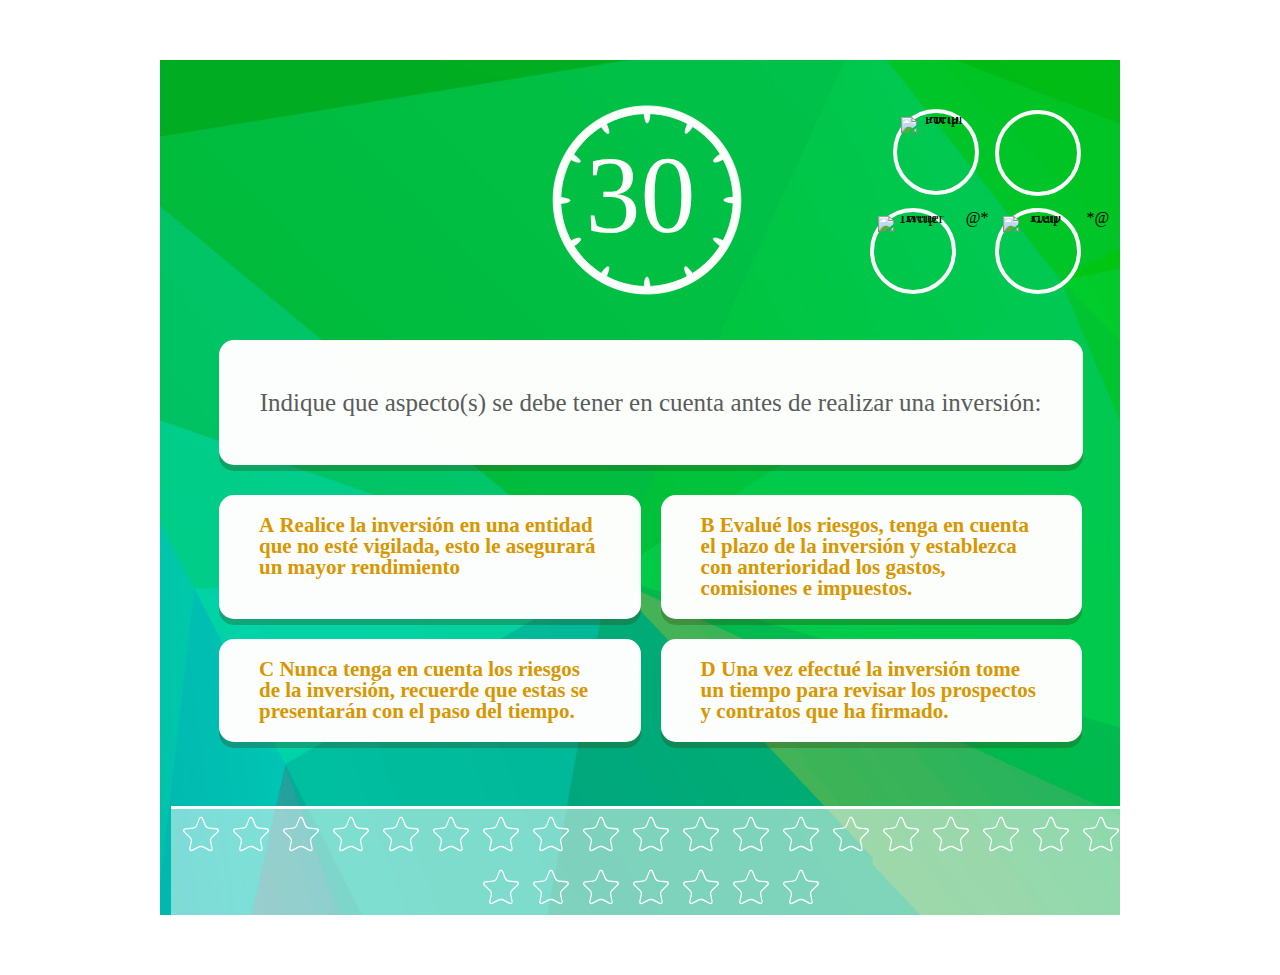
==== GameQuestionFinancial.html @ 7302dbb0 "Calificacion y puntaje de respuestas con temporizador" ====
<!DOCTYPE html>
<html lang="en">
<head>
    <meta charset="UTF-8">
    <meta http-equiv="X-UA-Compatible" content="IE=edge">
    <meta name="viewport" content="width=device-width, initial-scale=1.0">
    <title>Game Question</title>
    <link rel="stylesheet" href="css/main.css">
    <link rel="stylesheet" href="css/game1.css">
    <link rel="stylesheet" href="css/plugin.css">
    <!-- <link rel="stylesheet" href="css/game2.css"> -->
    <link rel="stylesheet" href="css/animate.css">
    <link rel="stylesheet" href="css/normalize.css">
</head>
<body>
    <div class="game-wrap">
        <div class="container">
            <div class="game-wrapper-financiero">
                <div id="stage04" class="startRight stage">
                    <div class="top">
                        <div class="timer"><span id="lblTimer">30</span></div>
                        <div class="helpers">
                            <div id="linksHelp" style="display:none;">
                                <a id="lnkHelpPortal" href="@(urlPortal)" target="_blank">
                                </a>
                                <a id="lnkHelpTwitter" href="@(urlTwitterIcetex)" target="_blank">
                                </a>
                                <a id="lnkHelpCall" target="_blank">
                                </a>
                            </div>
                            <span id="spanImageHelpPortal" class="box-tool">
                                <img id="imgHelpPortal" alt="Help Portal" src="~/Content/images/game1/arrow02.svg" title="">
                                <div id="divHelpPortal" class="disable-tool"></div>
                            </span>
                            <span id="spanImageFiftenHelp" class="box-tool">
                                <img id="btnHelpQuestion" data-id="@(Model.IdQuestion)" src="~/Content/images/game1/50-50-02.svg" title="">
                                <div id="divHelpQuestion" class="disable-tool"></div>
                            </span>
                            <span id="spanImageHelpTwitter" class="box-tool">
                                <img id="imgHelpTwitter" alt="Help Twitter" src="~/Content/images/game1/number-02.svg" title="" >
                                <div id="divHelpTwitter" class="disable-tool"></div>
                            </span>
                            @*<span id="spanImageHelpCall" class="box-tool">
                                <img id="imgHelpCall" alt="Help Call" src="~/Content/images/game1/phone-02.svg" title="Bogotá 417 3535 o a nivel nacional al 01 900 331 3777" class="tooltip">
                                <div id="divHelpCall" class="disable-tool"></div>
                            </span>*@
                        </div>
                    </div>
                    <div class="question-box">
                        <div class="question"><span id="lblHeaderQuestion"></span></div>
                        <ul class="answers">
                            <!-- @if (Model.ListAnswers.Any())
                            {
                                string idAnswerLabel = string.Empty;
                                int countLabel = 1;
                                foreach (var item in Model.ListAnswers)
                                {
                                    idAnswerLabel = string.Format("{0}{1}", "lblAnswer", countLabel);
                                    countLabel++;
                                    <li id="@idAnswerLabel" class="lblAnswerClass" data-id="@(item.IdAnswer)">
                                        <a href="javascript:void(0)">
                                            <span>
                                                @item.LetterAnswer
                                            </span>
                                            @item.TexAnswer
                                        </a>
                                    </li>
                                }
                            } -->
                        </ul>
                        <!-- <div id="loadingRequestAnswer" class="advice"><span>@ViewContext.HttpContext.GetGlobalResourceObject("App_GlobalResourcesGameFinancialStrategy", "LabelJuegoProcessAnswers").ToString()</span></div> -->
                        <div id="loadingRequestAnswer" class="advice"></div>
                    </div>
                    <div class="stars-footer">
                    <!--    @for (int i = 0; i < sizeAnswersCorrect; i++)
                        {
                            <span>
                                <img src="~/Content/images/game1/star-02.svg">
                            </span>
                        }
                        @for (int i = 0; i < sizeAnswerIncorrect; i++)
                        {
                            <span>
                                <img src="~/Content/images/game1/star-01.svg">
                            </span>
                        }
                        <span class="level">@string.Format("{0} {1}", @ViewContext.HttpContext.GetGlobalResourceObject("App_GlobalResourcesGameFinancialStrategy", "LabelJuegoNivel").ToString(), sizeAnswersCorrect)</span>
                        -->
                    </div> 
                </div>
            </div>
        </div>
    </div>
    <script src="js/jquery-1.8.3.min.js"></script>
    <script src="js/TweenLite.min.js"></script>
    <script src="js/CSSPlugin.min.js"></script>
    <script src="js/royal-slider-min.js"></script>
    <script src="js/bx-slider.js"></script>
    <script src="js/jquery.tooltipster.min.js"></script>
    <script src="js/a.js"></script>
    <script src="js/main.js"></script>
    <script src="js/GameFinancial.js"></script>
    <script type="text/javascript">

        // var timerValue = 30;
        // var selectedAnswer = false;
        // var typeHelp = {
        //     PORTAL: 1,
        //     TWITTER: 2,
        //     CALL: 3
        // };
        // var requestQuestion = false;
        $(document).ready(function () {

            // fetch("js/data.js")
            //     .then(json => alert(json));

            // listQuestion();

            // $.ajax({
            //     url: "./js/data.js",
            //     dataType: "json",
            //     type: "POST",
            //     error: function (data)
            //     {
            //     console.log("error");
            //     console.log(data);
            //     alert("Error peticion");
            //     },
            //     success: function (datos) {
            //         console.log(datos);
            //         // var datos = JSON.parse(data);
            //         let html = '';
            //         let title = '<div class="question"><span id="lblHeaderQuestion">'+data[i].question+'</span></div>';

            //         var data = JSON.parse(datos);
            //         $.each(data, function(i)  {
            //             html += '<li id="idAnswerLabel" class="lblAnswerClass"">'+
            //                 '<a href="javascript:void(0)">'+
            //                         '<span id="letterAns">'+data[i].answers.letter+'</span>'+
            //                         '<span id="TextAns">'+data[i].answers.option+'</span>'+
            //                 '</a>'+
            //             '</li>'
            //         });
            //         $(".question-box").append(title);
            //         $(".question-box").append(html);
            //     }
            // })
    
            $('.tooltip').tooltipster({
                trigger: 'click',
                position: "bottom",
                multiple: true,
                onlyOne: true
            });
            $("#loadingRequestAnswer").hide();
            $('#stage04').animate({
                left: "-=100%",
                opacity: "1"
            }, 800);
            $("#btnHelpQuestion").click(function ()
            {
    
                var getIdQuestion = $(this).data("id");
                GetHelpFiftyPercent(getIdQuestion);
    
            });
    
            // $("#imgHelpPortal").click(function ()
            // {
    
            //     var isCheckedHelpPortal = '@(IsCheckedHelpPortal)'
            //     if (isCheckedHelpPortal == 'False')
            //     {
            //         $('#divHelpPortal').addClass('disable-tool active');
            //         GetHelpQuestion(typeHelp.PORTAL.valueOf());
            //     }
            // });
    
            // $("#imgHelpTwitter").click(function ()
            // {
    
            //     var isCheckedHelpTwitter = '@(IsCheckedHelpTwitter)'
            //     if (isCheckedHelpTwitter == 'False')
            //     {
            //         $('#divHelpTwitter').addClass('disable-tool active');
            //         GetHelpQuestion(typeHelp.TWITTER.valueOf());
            //     }
    
            // });
    
            // $("#imgHelpCall").click(function ()
            // {
            //     $('#divHelpCall').addClass('disable-tool active');
            //     var isCheckedHelpCall = '@(IsCheckedHelpCall)'
            //     if (isCheckedHelpCall == 'False') {
            //         GetHelpQuestion(typeHelp.CALL.valueOf());
            //     }
    
            // });
    
            // $(".lblAnswerClass").click(function ()
            // {
            //     if (!requestQuestion) {
    
            //         requestQuestion = true;
            //         $("#loadingRequestAnswer").show();
            //         var getIdAnswer = $(this).data("id");
            //         var getIdElement = $(this).attr('id');
            //         $('#' + getIdElement).addClass('select');
            //         selectedAnswer = true;
            //         setTimeout(function () {
            //             validateAnswer(getIdAnswer, getIdElement);
    
            //         }, 2500)
            //     }
    
            // });
        });

        // function listQuestion() {

            
        //     $.ajax({
        //         url: "js/data.json",
        //         dataType: "json",
        //         method: "POST",
        //         success: function (data) {
        //             alert(data);
        //             // var datos = JSON.parse(data);
        //             let html = '';
        //             let title = '<div class="question"><span id="lblHeaderQuestion">'+data[i].question+'</span></div>';

        //             $.each(data, function(i)  {
        //                 html += '<li id="idAnswerLabel" class="lblAnswerClass"">'+
        //                     '<a href="javascript:void(0)">'+
        //                             '<span id="letterAns">'+data[i].answers.letter+'</span>'+
        //                             '<span id="TextAns">'+data[i].answers.option+'</span>'+
        //                     '</a>'+
        //                 '</li>'
        //             });
        //             $(".question-box").append(title);
        //             $(".question-box").append(html);
        //         }
        //     })
        // }

        // timer = setTimeout('temporizador()', 1000);
        // function temporizador() {
        //     $(document).ready(function () {
        //         if (timerValue != 0 && !selectedAnswer) {
        //             timerValue--;
        //             if (timerValue > 9) {
        //                 $("#lblTimer").text(timerValue);
        //             }
        //             else {
        //                 $("#lblTimer").text("0" + timerValue);
        //             }
        //             timer = setTimeout("temporizador()", 1000);
        //         }
        //         else {
        //             if (timerValue == 0) {
        //                 NextQuestion();
        //                 let question;
        //                 CurrentQuiz(question+1)
        //             }
        //         }
        //     });
        // }
        // function validateAnswer(idAnswer, idElement)
        // {
        //     $.ajax({
        //         url: "@Url.Action("GetValidateQuestionAnswer", "QuestionFinancialLiteracy")",
        //         data: { idAnswerValue: idAnswer },
        //         dataType: "json",
        //         type: "POST",
        //         error: function (data)
        //         {
        //             console.log("error");
        //             console.log(data);
        //             alert("Error peticion");
        //         },
        //         success: function (data)
        //         {
        //             console.log(data);
        //             if (data == "True") {
        //                 $('#' + idElement).addClass('correct');
        //             }
        //             else {
        //                 $('#' + idElement).addClass('wrong');
        //             }
        //             setTimeout(function () {
        //                 NextQuestion();
    
        //             }, 2500)
        //         }
        //     });
        // }
        // function GetHelpFiftyPercent(idQuestion) {
        //     var isChecked = '@(IsCheckedHelpFiftyPercent)'
        //     console.log(isChecked);
        //     if (isChecked == 'False')
        //     {
        //         $('#divHelpQuestion').addClass('disable-tool active');
        //         selectedAnswer = true;
        //         $.ajax({
        //             url: "@Url.Action("GetHelpFiftyPercent", "QuestionFinancialLiteracy")",
        //             data: { idQuestionValue: idQuestion },
        //             dataType: "json",
        //             type: "POST",
        //             error: function () {
        //                 alert("Error peticion");
        //             },
        //             success: function (data)
        //             {
        //                 //alert(data);
        //                 isChecked = 'True';
        //                 console.log(data);
        //                 $(".lblAnswerClass").hide();
        //                 $.each(JSON.parse(data), function (idx, obj)
        //                 {
        //                     var getIdAnswerResponse = obj.IDRespuesta;
        //                     //alert(getIdAnswerResponse);
        //                     $(".lblAnswerClass").each(function () {
        //                         var getIdAnswer = $(this).attr("data-id");
        //                         var idLabelAnswer = $(this).attr("id");
        //                         if (getIdAnswer == getIdAnswerResponse) {
        //                             $("#" + idLabelAnswer).show();
        //                         }
        //                     });
        //                     //alert(obj.IDRespuesta);
        //                 });
    
        //                 //for (var i = 0; i < data.length; i++)
        //                 //{
        //                 //    var getIdAnswerResponse = data[i];
        //                 //    //alert(getIdAnswerResponse);
        //                 //    $(".lblAnswerClass").each(function () {
        //                 //        var getIdAnswer = $(this).attr("data-id");
        //                 //        var idLabelAnswer = $(this).attr("id");
        //                 //        if (getIdAnswer == getIdAnswerResponse) {
        //                 //            $("#" + idLabelAnswer).show();
        //                 //        }
        //                 //    });
        //                 //}
        //                 selectedAnswer = false;
        //                 //temporizador();
        //                 $("#btnHelpQuestion").attr('disabled', 'disabled');
        //             }
        //         });
        //     }
        // }
        // function GetHelpQuestion(typeHelpValue) {
        //     selectedAnswer = true;
        //     $.ajax({
        //         url: "@Url.Action("GetHelpQuestion", "QuestionFinancialLiteracy")",
        //         data: { typeHelp: typeHelpValue },
        //         dataType: "json",
        //         type: "POST",
        //         error: function () {
        //             alert("Error peticion");
        //         },
        //         success: function (data) {
        //             if (data == "True")
        //             {
        //                 selectedAnswer = false;
        //                 //temporizador();
        //                 switch (typeHelpValue) {
        //                     case typeHelp.PORTAL:
        //                         document.getElementById("lnkHelpPortal").click();
        //                         $("#imgHelpPortal").attr('disabled', true);
        //                         $("#imgHelpPortal").unbind('click');
        //                         $("#imgHelpPortal").attr('disabled', 'disabled');
        //                         break;
        //                     case typeHelp.TWITTER:
        //                         document.getElementById("lnkHelpTwitter").click();
        //                         $("#imgHelpTwitter").attr('disabled', true);
        //                         $("#imgHelpTwitter").unbind('click');
        //                         $("#imgHelpTwitter").attr('disabled', 'disabled');
        //                         break;
        //                     case typeHelp.CALL:
        //                         $("#imgHelpCall").attr('disabled', true);
        //                         $("#imgHelpCall").unbind('click');
        //                         $("#imgHelpCall").attr('disabled', 'disabled');
        //                         break;
        //                     default:
        //                         break;
        //                 }
        //             }
        //         }
        //     });
        // }
        // function verifyImageStyleHelp()
        // {
        //     var isCheckedHelpPortal = '@(IsCheckedHelpPortal)'
        //     var isCheckedFiftyPercent = '@(IsCheckedHelpFiftyPercent)'
        //     var isCheckedHelpTwitter = '@(IsCheckedHelpTwitter)'
        //     var isCheckedHelpCall = '@(IsCheckedHelpCall)'
        //     console.log("Test colores");
        //     console.log(isCheckedFiftyPercent);
        //     if (isCheckedHelpPortal == 'True')
        //     {
        //         $('#divHelpPortal').addClass('disable-tool active');
        //     }
        //     if (isCheckedFiftyPercent == 'True')
        //     {
        //         $('#divHelpQuestion').addClass('disable-tool active');
        //     }
        //     if (isCheckedHelpTwitter == 'True')
        //     {
        //         $('#divHelpTwitter').addClass('disable-tool active');
        //     }
        //     if (isCheckedHelpCall == 'True')
        //     {
        //         $('#divHelpCall').addClass('disable-tool active');
        //     }
    
        // }
        // function NextQuestion() {
        //     location.reload();
        // }
    </script>
</body>
</html>
---- css/game1.css ----
﻿@charset "UTF-8";
/* FONTS */
/* COLORS */
/* SIZES RESPONSIVE */
@font-face {
    font-family: 'chunkfive';
    src: url("../fonts/chunkfive_ex-webfont.eot");
    src: url("../fonts/chunkfive_ex-webfont.eot?#iefix") format("embedded-opentype"), url("../fonts/chunkfive_ex-webfont.woff2") format("woff2"), url("../fonts/chunkfive_ex-webfont.woff") format("woff"), url("../fonts/chunkfive_ex-webfont.ttf") format("truetype"), url("../fonts/chunkfive_ex-webfont.svg#chunkfive_exregular") format("svg");
    font-weight: normal;
    font-style: normal;
}

.game-wrap .container {
    padding: 60px 0;
}

.game1 a {
    text-decoration: none;
    color: #5B5B5B;
}

.question {
    color: #5B5B5B;
}

.startRight {
    left: 100%;
    opacity: 0;
    position: absolute;
}

.stage {
    width: 100%;
    height: 810px;
}

.game-wrapper-financiero {
    display: block;
    overflow: hidden;
    height: 810px !important;
    width: 960px;
    position: relative;
    height: auto;
    padding-bottom: 45px;
    background: url("../images/bg.jpg") no-repeat center center;
    margin: 0 auto;
    background-size: cover;
}

@media (max-width: 1199px) {
    .game-wrapper-financiero {
        width: 90%;
    }
}

@media (max-width: 768px) {
    .game-wrapper-financiero {
        height: 1007px !important;
    }
}

@media (max-width: 568px) {
    .game-wrapper-financiero {
        height: 1131px !important;
    }
}

@font-face {
    font-family: 'chunkfive';
    src: url("../fonts/chunkfive_ex-webfont.eot");
    src: url("../fonts/chunkfive_ex-webfont.eot?#iefix") format("embedded-opentype"), url("../fonts/chunkfive_ex-webfont.woff2") format("woff2"), url("../fonts/chunkfive_ex-webfont.woff") format("woff"), url("../fonts/chunkfive_ex-webfont.ttf") format("truetype"), url("../fonts/chunkfive_ex-webfont.svg#chunkfive_exregular") format("svg");
    font-weight: normal;
    font-style: normal;
}

.animated {
    -webkit-animation-duration: 1s;
    animation-duration: 1s;
    -webkit-animation-fill-mode: both;
    animation-fill-mode: both;
}

    .animated.infinite {
        -webkit-animation-iteration-count: infinite;
        animation-iteration-count: infinite;
    }

    .animated.hinge {
        -webkit-animation-duration: 2s;
        animation-duration: 2s;
    }

    .animated.bounceIn,
    .animated.bounceOut {
        -webkit-animation-duration: .75s;
        animation-duration: .75s;
    }

    .animated.flipOutX,
    .animated.flipOutY {
        -webkit-animation-duration: .75s;
        animation-duration: .75s;
    }

@-webkit-keyframes bounce {
    from, 20%, 53%, 80%, to {
        -webkit-animation-timing-function: cubic-bezier(0.215, 0.61, 0.355, 1);
        animation-timing-function: cubic-bezier(0.215, 0.61, 0.355, 1);
        -webkit-transform: translate3d(0, 0, 0);
        transform: translate3d(0, 0, 0);
    }

    40%, 43% {
        -webkit-animation-timing-function: cubic-bezier(0.755, 0.05, 0.855, 0.06);
        animation-timing-function: cubic-bezier(0.755, 0.05, 0.855, 0.06);
        -webkit-transform: translate3d(0, -30px, 0);
        transform: translate3d(0, -30px, 0);
    }

    70% {
        -webkit-animation-timing-function: cubic-bezier(0.755, 0.05, 0.855, 0.06);
        animation-timing-function: cubic-bezier(0.755, 0.05, 0.855, 0.06);
        -webkit-transform: translate3d(0, -15px, 0);
        transform: translate3d(0, -15px, 0);
    }

    90% {
        -webkit-transform: translate3d(0, -4px, 0);
        transform: translate3d(0, -4px, 0);
    }
}

@keyframes bounce {
    from, 20%, 53%, 80%, to {
        -webkit-animation-timing-function: cubic-bezier(0.215, 0.61, 0.355, 1);
        animation-timing-function: cubic-bezier(0.215, 0.61, 0.355, 1);
        -webkit-transform: translate3d(0, 0, 0);
        transform: translate3d(0, 0, 0);
    }

    40%, 43% {
        -webkit-animation-timing-function: cubic-bezier(0.755, 0.05, 0.855, 0.06);
        animation-timing-function: cubic-bezier(0.755, 0.05, 0.855, 0.06);
        -webkit-transform: translate3d(0, -30px, 0);
        transform: translate3d(0, -30px, 0);
    }

    70% {
        -webkit-animation-timing-function: cubic-bezier(0.755, 0.05, 0.855, 0.06);
        animation-timing-function: cubic-bezier(0.755, 0.05, 0.855, 0.06);
        -webkit-transform: translate3d(0, -15px, 0);
        transform: translate3d(0, -15px, 0);
    }

    90% {
        -webkit-transform: translate3d(0, -4px, 0);
        transform: translate3d(0, -4px, 0);
    }
}

.bounce {
    -webkit-animation-name: bounce;
    animation-name: bounce;
    -webkit-transform-origin: center bottom;
    transform-origin: center bottom;
}

@-webkit-keyframes flash {
    from, 50%, to {
        opacity: 1;
    }

    25%, 75% {
        opacity: 0;
    }
}

@keyframes flash {
    from, 50%, to {
        opacity: 1;
    }

    25%, 75% {
        opacity: 0;
    }
}

.flash {
    -webkit-animation-name: flash;
    animation-name: flash;
}

/* originally authored by Nick Pettit - https://github.com/nickpettit/glide */
@-webkit-keyframes pulse {
    from {
        -webkit-transform: scale3d(1, 1, 1);
        transform: scale3d(1, 1, 1);
    }

    50% {
        -webkit-transform: scale3d(1.05, 1.05, 1.05);
        transform: scale3d(1.05, 1.05, 1.05);
    }

    to {
        -webkit-transform: scale3d(1, 1, 1);
        transform: scale3d(1, 1, 1);
    }
}

@keyframes pulse {
    from {
        -webkit-transform: scale3d(1, 1, 1);
        transform: scale3d(1, 1, 1);
    }

    50% {
        -webkit-transform: scale3d(1.05, 1.05, 1.05);
        transform: scale3d(1.05, 1.05, 1.05);
    }

    to {
        -webkit-transform: scale3d(1, 1, 1);
        transform: scale3d(1, 1, 1);
    }
}

.pulse {
    -webkit-animation-name: pulse;
    animation-name: pulse;
}

@-webkit-keyframes rubberBand {
    from {
        -webkit-transform: scale3d(1, 1, 1);
        transform: scale3d(1, 1, 1);
    }

    30% {
        -webkit-transform: scale3d(1.25, 0.75, 1);
        transform: scale3d(1.25, 0.75, 1);
    }

    40% {
        -webkit-transform: scale3d(0.75, 1.25, 1);
        transform: scale3d(0.75, 1.25, 1);
    }

    50% {
        -webkit-transform: scale3d(1.15, 0.85, 1);
        transform: scale3d(1.15, 0.85, 1);
    }

    65% {
        -webkit-transform: scale3d(0.95, 1.05, 1);
        transform: scale3d(0.95, 1.05, 1);
    }

    75% {
        -webkit-transform: scale3d(1.05, 0.95, 1);
        transform: scale3d(1.05, 0.95, 1);
    }

    to {
        -webkit-transform: scale3d(1, 1, 1);
        transform: scale3d(1, 1, 1);
    }
}

@keyframes rubberBand {
    from {
        -webkit-transform: scale3d(1, 1, 1);
        transform: scale3d(1, 1, 1);
    }

    30% {
        -webkit-transform: scale3d(1.25, 0.75, 1);
        transform: scale3d(1.25, 0.75, 1);
    }

    40% {
        -webkit-transform: scale3d(0.75, 1.25, 1);
        transform: scale3d(0.75, 1.25, 1);
    }

    50% {
        -webkit-transform: scale3d(1.15, 0.85, 1);
        transform: scale3d(1.15, 0.85, 1);
    }

    65% {
        -webkit-transform: scale3d(0.95, 1.05, 1);
        transform: scale3d(0.95, 1.05, 1);
    }

    75% {
        -webkit-transform: scale3d(1.05, 0.95, 1);
        transform: scale3d(1.05, 0.95, 1);
    }

    to {
        -webkit-transform: scale3d(1, 1, 1);
        transform: scale3d(1, 1, 1);
    }
}

.rubberBand {
    -webkit-animation-name: rubberBand;
    animation-name: rubberBand;
}

@-webkit-keyframes shake {
    from, to {
        -webkit-transform: translate3d(0, 0, 0);
        transform: translate3d(0, 0, 0);
    }

    10%, 30%, 50%, 70%, 90% {
        -webkit-transform: translate3d(-10px, 0, 0);
        transform: translate3d(-10px, 0, 0);
    }

    20%, 40%, 60%, 80% {
        -webkit-transform: translate3d(10px, 0, 0);
        transform: translate3d(10px, 0, 0);
    }
}

@keyframes shake {
    from, to {
        -webkit-transform: translate3d(0, 0, 0);
        transform: translate3d(0, 0, 0);
    }

    10%, 30%, 50%, 70%, 90% {
        -webkit-transform: translate3d(-10px, 0, 0);
        transform: translate3d(-10px, 0, 0);
    }

    20%, 40%, 60%, 80% {
        -webkit-transform: translate3d(10px, 0, 0);
        transform: translate3d(10px, 0, 0);
    }
}

.shake {
    -webkit-animation-name: shake;
    animation-name: shake;
}

@-webkit-keyframes swing {
    20% {
        -webkit-transform: rotate3d(0, 0, 1, 15deg);
        transform: rotate3d(0, 0, 1, 15deg);
    }

    40% {
        -webkit-transform: rotate3d(0, 0, 1, -10deg);
        transform: rotate3d(0, 0, 1, -10deg);
    }

    60% {
        -webkit-transform: rotate3d(0, 0, 1, 5deg);
        transform: rotate3d(0, 0, 1, 5deg);
    }

    80% {
        -webkit-transform: rotate3d(0, 0, 1, -5deg);
        transform: rotate3d(0, 0, 1, -5deg);
    }

    to {
        -webkit-transform: rotate3d(0, 0, 1, 0deg);
        transform: rotate3d(0, 0, 1, 0deg);
    }
}

@keyframes swing {
    20% {
        -webkit-transform: rotate3d(0, 0, 1, 15deg);
        transform: rotate3d(0, 0, 1, 15deg);
    }

    40% {
        -webkit-transform: rotate3d(0, 0, 1, -10deg);
        transform: rotate3d(0, 0, 1, -10deg);
    }

    60% {
        -webkit-transform: rotate3d(0, 0, 1, 5deg);
        transform: rotate3d(0, 0, 1, 5deg);
    }

    80% {
        -webkit-transform: rotate3d(0, 0, 1, -5deg);
        transform: rotate3d(0, 0, 1, -5deg);
    }

    to {
        -webkit-transform: rotate3d(0, 0, 1, 0deg);
        transform: rotate3d(0, 0, 1, 0deg);
    }
}

.swing {
    -webkit-transform-origin: top center;
    transform-origin: top center;
    -webkit-animation-name: swing;
    animation-name: swing;
}

@-webkit-keyframes tada {
    from {
        -webkit-transform: scale3d(1, 1, 1);
        transform: scale3d(1, 1, 1);
    }

    10%, 20% {
        -webkit-transform: scale3d(0.9, 0.9, 0.9) rotate3d(0, 0, 1, -3deg);
        transform: scale3d(0.9, 0.9, 0.9) rotate3d(0, 0, 1, -3deg);
    }

    30%, 50%, 70%, 90% {
        -webkit-transform: scale3d(1.1, 1.1, 1.1) rotate3d(0, 0, 1, 3deg);
        transform: scale3d(1.1, 1.1, 1.1) rotate3d(0, 0, 1, 3deg);
    }

    40%, 60%, 80% {
        -webkit-transform: scale3d(1.1, 1.1, 1.1) rotate3d(0, 0, 1, -3deg);
        transform: scale3d(1.1, 1.1, 1.1) rotate3d(0, 0, 1, -3deg);
    }

    to {
        -webkit-transform: scale3d(1, 1, 1);
        transform: scale3d(1, 1, 1);
    }
}

@keyframes tada {
    from {
        -webkit-transform: scale3d(1, 1, 1);
        transform: scale3d(1, 1, 1);
    }

    10%, 20% {
        -webkit-transform: scale3d(0.9, 0.9, 0.9) rotate3d(0, 0, 1, -3deg);
        transform: scale3d(0.9, 0.9, 0.9) rotate3d(0, 0, 1, -3deg);
    }

    30%, 50%, 70%, 90% {
        -webkit-transform: scale3d(1.1, 1.1, 1.1) rotate3d(0, 0, 1, 3deg);
        transform: scale3d(1.1, 1.1, 1.1) rotate3d(0, 0, 1, 3deg);
    }

    40%, 60%, 80% {
        -webkit-transform: scale3d(1.1, 1.1, 1.1) rotate3d(0, 0, 1, -3deg);
        transform: scale3d(1.1, 1.1, 1.1) rotate3d(0, 0, 1, -3deg);
    }

    to {
        -webkit-transform: scale3d(1, 1, 1);
        transform: scale3d(1, 1, 1);
    }
}

.tada {
    -webkit-animation-name: tada;
    animation-name: tada;
}

/* originally authored by Nick Pettit - https://github.com/nickpettit/glide */
@-webkit-keyframes wobble {
    from {
        -webkit-transform: none;
        transform: none;
    }

    15% {
        -webkit-transform: translate3d(-25%, 0, 0) rotate3d(0, 0, 1, -5deg);
        transform: translate3d(-25%, 0, 0) rotate3d(0, 0, 1, -5deg);
    }

    30% {
        -webkit-transform: translate3d(20%, 0, 0) rotate3d(0, 0, 1, 3deg);
        transform: translate3d(20%, 0, 0) rotate3d(0, 0, 1, 3deg);
    }

    45% {
        -webkit-transform: translate3d(-15%, 0, 0) rotate3d(0, 0, 1, -3deg);
        transform: translate3d(-15%, 0, 0) rotate3d(0, 0, 1, -3deg);
    }

    60% {
        -webkit-transform: translate3d(10%, 0, 0) rotate3d(0, 0, 1, 2deg);
        transform: translate3d(10%, 0, 0) rotate3d(0, 0, 1, 2deg);
    }

    75% {
        -webkit-transform: translate3d(-5%, 0, 0) rotate3d(0, 0, 1, -1deg);
        transform: translate3d(-5%, 0, 0) rotate3d(0, 0, 1, -1deg);
    }

    to {
        -webkit-transform: none;
        transform: none;
    }
}

@keyframes wobble {
    from {
        -webkit-transform: none;
        transform: none;
    }

    15% {
        -webkit-transform: translate3d(-25%, 0, 0) rotate3d(0, 0, 1, -5deg);
        transform: translate3d(-25%, 0, 0) rotate3d(0, 0, 1, -5deg);
    }

    30% {
        -webkit-transform: translate3d(20%, 0, 0) rotate3d(0, 0, 1, 3deg);
        transform: translate3d(20%, 0, 0) rotate3d(0, 0, 1, 3deg);
    }

    45% {
        -webkit-transform: translate3d(-15%, 0, 0) rotate3d(0, 0, 1, -3deg);
        transform: translate3d(-15%, 0, 0) rotate3d(0, 0, 1, -3deg);
    }

    60% {
        -webkit-transform: translate3d(10%, 0, 0) rotate3d(0, 0, 1, 2deg);
        transform: translate3d(10%, 0, 0) rotate3d(0, 0, 1, 2deg);
    }

    75% {
        -webkit-transform: translate3d(-5%, 0, 0) rotate3d(0, 0, 1, -1deg);
        transform: translate3d(-5%, 0, 0) rotate3d(0, 0, 1, -1deg);
    }

    to {
        -webkit-transform: none;
        transform: none;
    }
}

.wobble {
    -webkit-animation-name: wobble;
    animation-name: wobble;
}

@-webkit-keyframes jello {
    from, 11.1%, to {
        -webkit-transform: none;
        transform: none;
    }

    22.2% {
        -webkit-transform: skewX(-12.5deg) skewY(-12.5deg);
        transform: skewX(-12.5deg) skewY(-12.5deg);
    }

    33.3% {
        -webkit-transform: skewX(6.25deg) skewY(6.25deg);
        transform: skewX(6.25deg) skewY(6.25deg);
    }

    44.4% {
        -webkit-transform: skewX(-3.125deg) skewY(-3.125deg);
        transform: skewX(-3.125deg) skewY(-3.125deg);
    }

    55.5% {
        -webkit-transform: skewX(1.5625deg) skewY(1.5625deg);
        transform: skewX(1.5625deg) skewY(1.5625deg);
    }

    66.6% {
        -webkit-transform: skewX(-0.78125deg) skewY(-0.78125deg);
        transform: skewX(-0.78125deg) skewY(-0.78125deg);
    }

    77.7% {
        -webkit-transform: skewX(0.39062deg) skewY(0.39062deg);
        transform: skewX(0.39062deg) skewY(0.39062deg);
    }

    88.8% {
        -webkit-transform: skewX(-0.19531deg) skewY(-0.19531deg);
        transform: skewX(-0.19531deg) skewY(-0.19531deg);
    }
}

@keyframes jello {
    from, 11.1%, to {
        -webkit-transform: none;
        transform: none;
    }

    22.2% {
        -webkit-transform: skewX(-12.5deg) skewY(-12.5deg);
        transform: skewX(-12.5deg) skewY(-12.5deg);
    }

    33.3% {
        -webkit-transform: skewX(6.25deg) skewY(6.25deg);
        transform: skewX(6.25deg) skewY(6.25deg);
    }

    44.4% {
        -webkit-transform: skewX(-3.125deg) skewY(-3.125deg);
        transform: skewX(-3.125deg) skewY(-3.125deg);
    }

    55.5% {
        -webkit-transform: skewX(1.5625deg) skewY(1.5625deg);
        transform: skewX(1.5625deg) skewY(1.5625deg);
    }

    66.6% {
        -webkit-transform: skewX(-0.78125deg) skewY(-0.78125deg);
        transform: skewX(-0.78125deg) skewY(-0.78125deg);
    }

    77.7% {
        -webkit-transform: skewX(0.39062deg) skewY(0.39062deg);
        transform: skewX(0.39062deg) skewY(0.39062deg);
    }

    88.8% {
        -webkit-transform: skewX(-0.19531deg) skewY(-0.19531deg);
        transform: skewX(-0.19531deg) skewY(-0.19531deg);
    }
}

.jello {
    -webkit-animation-name: jello;
    animation-name: jello;
    -webkit-transform-origin: center;
    transform-origin: center;
}

@-webkit-keyframes bounceIn {
    from, 20%, 40%, 60%, 80%, to {
        -webkit-animation-timing-function: cubic-bezier(0.215, 0.61, 0.355, 1);
        animation-timing-function: cubic-bezier(0.215, 0.61, 0.355, 1);
    }

    0% {
        opacity: 0;
        -webkit-transform: scale3d(0.3, 0.3, 0.3);
        transform: scale3d(0.3, 0.3, 0.3);
    }

    20% {
        -webkit-transform: scale3d(1.1, 1.1, 1.1);
        transform: scale3d(1.1, 1.1, 1.1);
    }

    40% {
        -webkit-transform: scale3d(0.9, 0.9, 0.9);
        transform: scale3d(0.9, 0.9, 0.9);
    }

    60% {
        opacity: 1;
        -webkit-transform: scale3d(1.03, 1.03, 1.03);
        transform: scale3d(1.03, 1.03, 1.03);
    }

    80% {
        -webkit-transform: scale3d(0.97, 0.97, 0.97);
        transform: scale3d(0.97, 0.97, 0.97);
    }

    to {
        opacity: 1;
        -webkit-transform: scale3d(1, 1, 1);
        transform: scale3d(1, 1, 1);
    }
}

@keyframes bounceIn {
    from, 20%, 40%, 60%, 80%, to {
        -webkit-animation-timing-function: cubic-bezier(0.215, 0.61, 0.355, 1);
        animation-timing-function: cubic-bezier(0.215, 0.61, 0.355, 1);
    }

    0% {
        opacity: 0;
        -webkit-transform: scale3d(0.3, 0.3, 0.3);
        transform: scale3d(0.3, 0.3, 0.3);
    }

    20% {
        -webkit-transform: scale3d(1.1, 1.1, 1.1);
        transform: scale3d(1.1, 1.1, 1.1);
    }

    40% {
        -webkit-transform: scale3d(0.9, 0.9, 0.9);
        transform: scale3d(0.9, 0.9, 0.9);
    }

    60% {
        opacity: 1;
        -webkit-transform: scale3d(1.03, 1.03, 1.03);
        transform: scale3d(1.03, 1.03, 1.03);
    }

    80% {
        -webkit-transform: scale3d(0.97, 0.97, 0.97);
        transform: scale3d(0.97, 0.97, 0.97);
    }

    to {
        opacity: 1;
        -webkit-transform: scale3d(1, 1, 1);
        transform: scale3d(1, 1, 1);
    }
}

.bounceIn {
    -webkit-animation-name: bounceIn;
    animation-name: bounceIn;
}

@-webkit-keyframes bounceInDown {
    from, 60%, 75%, 90%, to {
        -webkit-animation-timing-function: cubic-bezier(0.215, 0.61, 0.355, 1);
        animation-timing-function: cubic-bezier(0.215, 0.61, 0.355, 1);
    }

    0% {
        opacity: 0;
        -webkit-transform: translate3d(0, -3000px, 0);
        transform: translate3d(0, -3000px, 0);
    }

    60% {
        opacity: 1;
        -webkit-transform: translate3d(0, 25px, 0);
        transform: translate3d(0, 25px, 0);
    }

    75% {
        -webkit-transform: translate3d(0, -10px, 0);
        transform: translate3d(0, -10px, 0);
    }

    90% {
        -webkit-transform: translate3d(0, 5px, 0);
        transform: translate3d(0, 5px, 0);
    }

    to {
        -webkit-transform: none;
        transform: none;
    }
}

@keyframes bounceInDown {
    from, 60%, 75%, 90%, to {
        -webkit-animation-timing-function: cubic-bezier(0.215, 0.61, 0.355, 1);
        animation-timing-function: cubic-bezier(0.215, 0.61, 0.355, 1);
    }

    0% {
        opacity: 0;
        -webkit-transform: translate3d(0, -3000px, 0);
        transform: translate3d(0, -3000px, 0);
    }

    60% {
        opacity: 1;
        -webkit-transform: translate3d(0, 25px, 0);
        transform: translate3d(0, 25px, 0);
    }

    75% {
        -webkit-transform: translate3d(0, -10px, 0);
        transform: translate3d(0, -10px, 0);
    }

    90% {
        -webkit-transform: translate3d(0, 5px, 0);
        transform: translate3d(0, 5px, 0);
    }

    to {
        -webkit-transform: none;
        transform: none;
    }
}

.bounceInDown {
    -webkit-animation-name: bounceInDown;
    animation-name: bounceInDown;
}

@-webkit-keyframes bounceInLeft {
    from, 60%, 75%, 90%, to {
        -webkit-animation-timing-function: cubic-bezier(0.215, 0.61, 0.355, 1);
        animation-timing-function: cubic-bezier(0.215, 0.61, 0.355, 1);
    }

    0% {
        opacity: 0;
        -webkit-transform: translate3d(-3000px, 0, 0);
        transform: translate3d(-3000px, 0, 0);
    }

    60% {
        opacity: 1;
        -webkit-transform: translate3d(25px, 0, 0);
        transform: translate3d(25px, 0, 0);
    }

    75% {
        -webkit-transform: translate3d(-10px, 0, 0);
        transform: translate3d(-10px, 0, 0);
    }

    90% {
        -webkit-transform: translate3d(5px, 0, 0);
        transform: translate3d(5px, 0, 0);
    }

    to {
        -webkit-transform: none;
        transform: none;
    }
}

@keyframes bounceInLeft {
    from, 60%, 75%, 90%, to {
        -webkit-animation-timing-function: cubic-bezier(0.215, 0.61, 0.355, 1);
        animation-timing-function: cubic-bezier(0.215, 0.61, 0.355, 1);
    }

    0% {
        opacity: 0;
        -webkit-transform: translate3d(-3000px, 0, 0);
        transform: translate3d(-3000px, 0, 0);
    }

    60% {
        opacity: 1;
        -webkit-transform: translate3d(25px, 0, 0);
        transform: translate3d(25px, 0, 0);
    }

    75% {
        -webkit-transform: translate3d(-10px, 0, 0);
        transform: translate3d(-10px, 0, 0);
    }

    90% {
        -webkit-transform: translate3d(5px, 0, 0);
        transform: translate3d(5px, 0, 0);
    }

    to {
        -webkit-transform: none;
        transform: none;
    }
}

.bounceInLeft {
    -webkit-animation-name: bounceInLeft;
    animation-name: bounceInLeft;
}

@-webkit-keyframes bounceInRight {
    from, 60%, 75%, 90%, to {
        -webkit-animation-timing-function: cubic-bezier(0.215, 0.61, 0.355, 1);
        animation-timing-function: cubic-bezier(0.215, 0.61, 0.355, 1);
    }

    from {
        opacity: 0;
        -webkit-transform: translate3d(3000px, 0, 0);
        transform: translate3d(3000px, 0, 0);
    }

    60% {
        opacity: 1;
        -webkit-transform: translate3d(-25px, 0, 0);
        transform: translate3d(-25px, 0, 0);
    }

    75% {
        -webkit-transform: translate3d(10px, 0, 0);
        transform: translate3d(10px, 0, 0);
    }

    90% {
        -webkit-transform: translate3d(-5px, 0, 0);
        transform: translate3d(-5px, 0, 0);
    }

    to {
        -webkit-transform: none;
        transform: none;
    }
}

@keyframes bounceInRight {
    from, 60%, 75%, 90%, to {
        -webkit-animation-timing-function: cubic-bezier(0.215, 0.61, 0.355, 1);
        animation-timing-function: cubic-bezier(0.215, 0.61, 0.355, 1);
    }

    from {
        opacity: 0;
        -webkit-transform: translate3d(3000px, 0, 0);
        transform: translate3d(3000px, 0, 0);
    }

    60% {
        opacity: 1;
        -webkit-transform: translate3d(-25px, 0, 0);
        transform: translate3d(-25px, 0, 0);
    }

    75% {
        -webkit-transform: translate3d(10px, 0, 0);
        transform: translate3d(10px, 0, 0);
    }

    90% {
        -webkit-transform: translate3d(-5px, 0, 0);
        transform: translate3d(-5px, 0, 0);
    }

    to {
        -webkit-transform: none;
        transform: none;
    }
}

.bounceInRight {
    -webkit-animation-name: bounceInRight;
    animation-name: bounceInRight;
}

@-webkit-keyframes bounceInUp {
    from, 60%, 75%, 90%, to {
        -webkit-animation-timing-function: cubic-bezier(0.215, 0.61, 0.355, 1);
        animation-timing-function: cubic-bezier(0.215, 0.61, 0.355, 1);
    }

    from {
        opacity: 0;
        -webkit-transform: translate3d(0, 3000px, 0);
        transform: translate3d(0, 3000px, 0);
    }

    60% {
        opacity: 1;
        -webkit-transform: translate3d(0, -20px, 0);
        transform: translate3d(0, -20px, 0);
    }

    75% {
        -webkit-transform: translate3d(0, 10px, 0);
        transform: translate3d(0, 10px, 0);
    }

    90% {
        -webkit-transform: translate3d(0, -5px, 0);
        transform: translate3d(0, -5px, 0);
    }

    to {
        -webkit-transform: translate3d(0, 0, 0);
        transform: translate3d(0, 0, 0);
    }
}

@keyframes bounceInUp {
    from, 60%, 75%, 90%, to {
        -webkit-animation-timing-function: cubic-bezier(0.215, 0.61, 0.355, 1);
        animation-timing-function: cubic-bezier(0.215, 0.61, 0.355, 1);
    }

    from {
        opacity: 0;
        -webkit-transform: translate3d(0, 3000px, 0);
        transform: translate3d(0, 3000px, 0);
    }

    60% {
        opacity: 1;
        -webkit-transform: translate3d(0, -20px, 0);
        transform: translate3d(0, -20px, 0);
    }

    75% {
        -webkit-transform: translate3d(0, 10px, 0);
        transform: translate3d(0, 10px, 0);
    }

    90% {
        -webkit-transform: translate3d(0, -5px, 0);
        transform: translate3d(0, -5px, 0);
    }

    to {
        -webkit-transform: translate3d(0, 0, 0);
        transform: translate3d(0, 0, 0);
    }
}

.bounceInUp {
    -webkit-animation-name: bounceInUp;
    animation-name: bounceInUp;
}

@-webkit-keyframes bounceOut {
    20% {
        -webkit-transform: scale3d(0.9, 0.9, 0.9);
        transform: scale3d(0.9, 0.9, 0.9);
    }

    50%, 55% {
        opacity: 1;
        -webkit-transform: scale3d(1.1, 1.1, 1.1);
        transform: scale3d(1.1, 1.1, 1.1);
    }

    to {
        opacity: 0;
        -webkit-transform: scale3d(0.3, 0.3, 0.3);
        transform: scale3d(0.3, 0.3, 0.3);
    }
}

@keyframes bounceOut {
    20% {
        -webkit-transform: scale3d(0.9, 0.9, 0.9);
        transform: scale3d(0.9, 0.9, 0.9);
    }

    50%, 55% {
        opacity: 1;
        -webkit-transform: scale3d(1.1, 1.1, 1.1);
        transform: scale3d(1.1, 1.1, 1.1);
    }

    to {
        opacity: 0;
        -webkit-transform: scale3d(0.3, 0.3, 0.3);
        transform: scale3d(0.3, 0.3, 0.3);
    }
}

.bounceOut {
    -webkit-animation-name: bounceOut;
    animation-name: bounceOut;
}

@-webkit-keyframes bounceOutDown {
    20% {
        -webkit-transform: translate3d(0, 10px, 0);
        transform: translate3d(0, 10px, 0);
    }

    40%, 45% {
        opacity: 1;
        -webkit-transform: translate3d(0, -20px, 0);
        transform: translate3d(0, -20px, 0);
    }

    to {
        opacity: 0;
        -webkit-transform: translate3d(0, 2000px, 0);
        transform: translate3d(0, 2000px, 0);
    }
}

@keyframes bounceOutDown {
    20% {
        -webkit-transform: translate3d(0, 10px, 0);
        transform: translate3d(0, 10px, 0);
    }

    40%, 45% {
        opacity: 1;
        -webkit-transform: translate3d(0, -20px, 0);
        transform: translate3d(0, -20px, 0);
    }

    to {
        opacity: 0;
        -webkit-transform: translate3d(0, 2000px, 0);
        transform: translate3d(0, 2000px, 0);
    }
}

.bounceOutDown {
    -webkit-animation-name: bounceOutDown;
    animation-name: bounceOutDown;
}

@-webkit-keyframes bounceOutLeft {
    20% {
        opacity: 1;
        -webkit-transform: translate3d(20px, 0, 0);
        transform: translate3d(20px, 0, 0);
    }

    to {
        opacity: 0;
        -webkit-transform: translate3d(-2000px, 0, 0);
        transform: translate3d(-2000px, 0, 0);
    }
}

@keyframes bounceOutLeft {
    20% {
        opacity: 1;
        -webkit-transform: translate3d(20px, 0, 0);
        transform: translate3d(20px, 0, 0);
    }

    to {
        opacity: 0;
        -webkit-transform: translate3d(-2000px, 0, 0);
        transform: translate3d(-2000px, 0, 0);
    }
}

.bounceOutLeft {
    -webkit-animation-name: bounceOutLeft;
    animation-name: bounceOutLeft;
}

@-webkit-keyframes bounceOutRight {
    20% {
        opacity: 1;
        -webkit-transform: translate3d(-20px, 0, 0);
        transform: translate3d(-20px, 0, 0);
    }

    to {
        opacity: 0;
        -webkit-transform: translate3d(2000px, 0, 0);
        transform: translate3d(2000px, 0, 0);
    }
}

@keyframes bounceOutRight {
    20% {
        opacity: 1;
        -webkit-transform: translate3d(-20px, 0, 0);
        transform: translate3d(-20px, 0, 0);
    }

    to {
        opacity: 0;
        -webkit-transform: translate3d(2000px, 0, 0);
        transform: translate3d(2000px, 0, 0);
    }
}

.bounceOutRight {
    -webkit-animation-name: bounceOutRight;
    animation-name: bounceOutRight;
}

@-webkit-keyframes bounceOutUp {
    20% {
        -webkit-transform: translate3d(0, -10px, 0);
        transform: translate3d(0, -10px, 0);
    }

    40%, 45% {
        opacity: 1;
        -webkit-transform: translate3d(0, 20px, 0);
        transform: translate3d(0, 20px, 0);
    }

    to {
        opacity: 0;
        -webkit-transform: translate3d(0, -2000px, 0);
        transform: translate3d(0, -2000px, 0);
    }
}

@keyframes bounceOutUp {
    20% {
        -webkit-transform: translate3d(0, -10px, 0);
        transform: translate3d(0, -10px, 0);
    }

    40%, 45% {
        opacity: 1;
        -webkit-transform: translate3d(0, 20px, 0);
        transform: translate3d(0, 20px, 0);
    }

    to {
        opacity: 0;
        -webkit-transform: translate3d(0, -2000px, 0);
        transform: translate3d(0, -2000px, 0);
    }
}

.bounceOutUp {
    -webkit-animation-name: bounceOutUp;
    animation-name: bounceOutUp;
}

@-webkit-keyframes fadeIn {
    from {
        opacity: 0;
    }

    to {
        opacity: 1;
    }
}

@keyframes fadeIn {
    from {
        opacity: 0;
    }

    to {
        opacity: 1;
    }
}

.fadeIn {
    -webkit-animation-name: fadeIn;
    animation-name: fadeIn;
}

@-webkit-keyframes fadeInDown {
    from {
        opacity: 0;
        -webkit-transform: translate3d(0, -100%, 0);
        transform: translate3d(0, -100%, 0);
    }

    to {
        opacity: 1;
        -webkit-transform: none;
        transform: none;
    }
}

@keyframes fadeInDown {
    from {
        opacity: 0;
        -webkit-transform: translate3d(0, -100%, 0);
        transform: translate3d(0, -100%, 0);
    }

    to {
        opacity: 1;
        -webkit-transform: none;
        transform: none;
    }
}

.fadeInDown {
    -webkit-animation-name: fadeInDown;
    animation-name: fadeInDown;
}

@-webkit-keyframes fadeInDownBig {
    from {
        opacity: 0;
        -webkit-transform: translate3d(0, -2000px, 0);
        transform: translate3d(0, -2000px, 0);
    }

    to {
        opacity: 1;
        -webkit-transform: none;
        transform: none;
    }
}

@keyframes fadeInDownBig {
    from {
        opacity: 0;
        -webkit-transform: translate3d(0, -2000px, 0);
        transform: translate3d(0, -2000px, 0);
    }

    to {
        opacity: 1;
        -webkit-transform: none;
        transform: none;
    }
}

.fadeInDownBig {
    -webkit-animation-name: fadeInDownBig;
    animation-name: fadeInDownBig;
}

@-webkit-keyframes fadeInLeft {
    from {
        opacity: 0;
        -webkit-transform: translate3d(-100%, 0, 0);
        transform: translate3d(-100%, 0, 0);
    }

    to {
        opacity: 1;
        -webkit-transform: none;
        transform: none;
    }
}

@keyframes fadeInLeft {
    from {
        opacity: 0;
        -webkit-transform: translate3d(-100%, 0, 0);
        transform: translate3d(-100%, 0, 0);
    }

    to {
        opacity: 1;
        -webkit-transform: none;
        transform: none;
    }
}

.fadeInLeft {
    -webkit-animation-name: fadeInLeft;
    animation-name: fadeInLeft;
}

@-webkit-keyframes fadeInLeftBig {
    from {
        opacity: 0;
        -webkit-transform: translate3d(-2000px, 0, 0);
        transform: translate3d(-2000px, 0, 0);
    }

    to {
        opacity: 1;
        -webkit-transform: none;
        transform: none;
    }
}

@keyframes fadeInLeftBig {
    from {
        opacity: 0;
        -webkit-transform: translate3d(-2000px, 0, 0);
        transform: translate3d(-2000px, 0, 0);
    }

    to {
        opacity: 1;
        -webkit-transform: none;
        transform: none;
    }
}

.fadeInLeftBig {
    -webkit-animation-name: fadeInLeftBig;
    animation-name: fadeInLeftBig;
}

@-webkit-keyframes fadeInRight {
    from {
        opacity: 0;
        -webkit-transform: translate3d(100%, 0, 0);
        transform: translate3d(100%, 0, 0);
    }

    to {
        opacity: 1;
        -webkit-transform: none;
        transform: none;
    }
}

@keyframes fadeInRight {
    from {
        opacity: 0;
        -webkit-transform: translate3d(100%, 0, 0);
        transform: translate3d(100%, 0, 0);
    }

    to {
        opacity: 1;
        -webkit-transform: none;
        transform: none;
    }
}

.fadeInRight {
    -webkit-animation-name: fadeInRight;
    animation-name: fadeInRight;
}

@-webkit-keyframes fadeInRightBig {
    from {
        opacity: 0;
        -webkit-transform: translate3d(2000px, 0, 0);
        transform: translate3d(2000px, 0, 0);
    }

    to {
        opacity: 1;
        -webkit-transform: none;
        transform: none;
    }
}

@keyframes fadeInRightBig {
    from {
        opacity: 0;
        -webkit-transform: translate3d(2000px, 0, 0);
        transform: translate3d(2000px, 0, 0);
    }

    to {
        opacity: 1;
        -webkit-transform: none;
        transform: none;
    }
}

.fadeInRightBig {
    -webkit-animation-name: fadeInRightBig;
    animation-name: fadeInRightBig;
}

@-webkit-keyframes fadeInUp {
    from {
        opacity: 0;
        -webkit-transform: translate3d(0, 100%, 0);
        transform: translate3d(0, 100%, 0);
    }

    to {
        opacity: 1;
        -webkit-transform: none;
        transform: none;
    }
}

@keyframes fadeInUp {
    from {
        opacity: 0;
        -webkit-transform: translate3d(0, 100%, 0);
        transform: translate3d(0, 100%, 0);
    }

    to {
        opacity: 1;
        -webkit-transform: none;
        transform: none;
    }
}

.fadeInUp {
    -webkit-animation-name: fadeInUp;
    animation-name: fadeInUp;
}

@-webkit-keyframes fadeInUpBig {
    from {
        opacity: 0;
        -webkit-transform: translate3d(0, 2000px, 0);
        transform: translate3d(0, 2000px, 0);
    }

    to {
        opacity: 1;
        -webkit-transform: none;
        transform: none;
    }
}

@keyframes fadeInUpBig {
    from {
        opacity: 0;
        -webkit-transform: translate3d(0, 2000px, 0);
        transform: translate3d(0, 2000px, 0);
    }

    to {
        opacity: 1;
        -webkit-transform: none;
        transform: none;
    }
}

.fadeInUpBig {
    -webkit-animation-name: fadeInUpBig;
    animation-name: fadeInUpBig;
}

@-webkit-keyframes fadeOut {
    from {
        opacity: 1;
    }

    to {
        opacity: 0;
    }
}

@keyframes fadeOut {
    from {
        opacity: 1;
    }

    to {
        opacity: 0;
    }
}

.fadeOut {
    -webkit-animation-name: fadeOut;
    animation-name: fadeOut;
}

@-webkit-keyframes fadeOutDown {
    from {
        opacity: 1;
    }

    to {
        opacity: 0;
        -webkit-transform: translate3d(0, 100%, 0);
        transform: translate3d(0, 100%, 0);
    }
}

@keyframes fadeOutDown {
    from {
        opacity: 1;
    }

    to {
        opacity: 0;
        -webkit-transform: translate3d(0, 100%, 0);
        transform: translate3d(0, 100%, 0);
    }
}

.fadeOutDown {
    -webkit-animation-name: fadeOutDown;
    animation-name: fadeOutDown;
}

@-webkit-keyframes fadeOutDownBig {
    from {
        opacity: 1;
    }

    to {
        opacity: 0;
        -webkit-transform: translate3d(0, 2000px, 0);
        transform: translate3d(0, 2000px, 0);
    }
}

@keyframes fadeOutDownBig {
    from {
        opacity: 1;
    }

    to {
        opacity: 0;
        -webkit-transform: translate3d(0, 2000px, 0);
        transform: translate3d(0, 2000px, 0);
    }
}

.fadeOutDownBig {
    -webkit-animation-name: fadeOutDownBig;
    animation-name: fadeOutDownBig;
}

@-webkit-keyframes fadeOutLeft {
    from {
        opacity: 1;
    }

    to {
        opacity: 0;
        -webkit-transform: translate3d(-100%, 0, 0);
        transform: translate3d(-100%, 0, 0);
    }
}

@keyframes fadeOutLeft {
    from {
        opacity: 1;
    }

    to {
        opacity: 0;
        -webkit-transform: translate3d(-100%, 0, 0);
        transform: translate3d(-100%, 0, 0);
    }
}

.fadeOutLeft {
    -webkit-animation-name: fadeOutLeft;
    animation-name: fadeOutLeft;
}

@-webkit-keyframes fadeOutLeftBig {
    from {
        opacity: 1;
    }

    to {
        opacity: 0;
        -webkit-transform: translate3d(-2000px, 0, 0);
        transform: translate3d(-2000px, 0, 0);
    }
}

@keyframes fadeOutLeftBig {
    from {
        opacity: 1;
    }

    to {
        opacity: 0;
        -webkit-transform: translate3d(-2000px, 0, 0);
        transform: translate3d(-2000px, 0, 0);
    }
}

.fadeOutLeftBig {
    -webkit-animation-name: fadeOutLeftBig;
    animation-name: fadeOutLeftBig;
}

@-webkit-keyframes fadeOutRight {
    from {
        opacity: 1;
    }

    to {
        opacity: 0;
        -webkit-transform: translate3d(100%, 0, 0);
        transform: translate3d(100%, 0, 0);
    }
}

@keyframes fadeOutRight {
    from {
        opacity: 1;
    }

    to {
        opacity: 0;
        -webkit-transform: translate3d(100%, 0, 0);
        transform: translate3d(100%, 0, 0);
    }
}

.fadeOutRight {
    -webkit-animation-name: fadeOutRight;
    animation-name: fadeOutRight;
}

@-webkit-keyframes fadeOutRightBig {
    from {
        opacity: 1;
    }

    to {
        opacity: 0;
        -webkit-transform: translate3d(2000px, 0, 0);
        transform: translate3d(2000px, 0, 0);
    }
}

@keyframes fadeOutRightBig {
    from {
        opacity: 1;
    }

    to {
        opacity: 0;
        -webkit-transform: translate3d(2000px, 0, 0);
        transform: translate3d(2000px, 0, 0);
    }
}

.fadeOutRightBig {
    -webkit-animation-name: fadeOutRightBig;
    animation-name: fadeOutRightBig;
}

@-webkit-keyframes fadeOutUp {
    from {
        opacity: 1;
    }

    to {
        opacity: 0;
        -webkit-transform: translate3d(0, -100%, 0);
        transform: translate3d(0, -100%, 0);
    }
}

@keyframes fadeOutUp {
    from {
        opacity: 1;
    }

    to {
        opacity: 0;
        -webkit-transform: translate3d(0, -100%, 0);
        transform: translate3d(0, -100%, 0);
    }
}

.fadeOutUp {
    -webkit-animation-name: fadeOutUp;
    animation-name: fadeOutUp;
}

@-webkit-keyframes fadeOutUpBig {
    from {
        opacity: 1;
    }

    to {
        opacity: 0;
        -webkit-transform: translate3d(0, -2000px, 0);
        transform: translate3d(0, -2000px, 0);
    }
}

@keyframes fadeOutUpBig {
    from {
        opacity: 1;
    }

    to {
        opacity: 0;
        -webkit-transform: translate3d(0, -2000px, 0);
        transform: translate3d(0, -2000px, 0);
    }
}

.fadeOutUpBig {
    -webkit-animation-name: fadeOutUpBig;
    animation-name: fadeOutUpBig;
}

@-webkit-keyframes flip {
    from {
        -webkit-transform: perspective(400px) rotate3d(0, 1, 0, -360deg);
        transform: perspective(400px) rotate3d(0, 1, 0, -360deg);
        -webkit-animation-timing-function: ease-out;
        animation-timing-function: ease-out;
    }

    40% {
        -webkit-transform: perspective(400px) translate3d(0, 0, 150px) rotate3d(0, 1, 0, -190deg);
        transform: perspective(400px) translate3d(0, 0, 150px) rotate3d(0, 1, 0, -190deg);
        -webkit-animation-timing-function: ease-out;
        animation-timing-function: ease-out;
    }

    50% {
        -webkit-transform: perspective(400px) translate3d(0, 0, 150px) rotate3d(0, 1, 0, -170deg);
        transform: perspective(400px) translate3d(0, 0, 150px) rotate3d(0, 1, 0, -170deg);
        -webkit-animation-timing-function: ease-in;
        animation-timing-function: ease-in;
    }

    80% {
        -webkit-transform: perspective(400px) scale3d(0.95, 0.95, 0.95);
        transform: perspective(400px) scale3d(0.95, 0.95, 0.95);
        -webkit-animation-timing-function: ease-in;
        animation-timing-function: ease-in;
    }

    to {
        -webkit-transform: perspective(400px);
        transform: perspective(400px);
        -webkit-animation-timing-function: ease-in;
        animation-timing-function: ease-in;
    }
}

@keyframes flip {
    from {
        -webkit-transform: perspective(400px) rotate3d(0, 1, 0, -360deg);
        transform: perspective(400px) rotate3d(0, 1, 0, -360deg);
        -webkit-animation-timing-function: ease-out;
        animation-timing-function: ease-out;
    }

    40% {
        -webkit-transform: perspective(400px) translate3d(0, 0, 150px) rotate3d(0, 1, 0, -190deg);
        transform: perspective(400px) translate3d(0, 0, 150px) rotate3d(0, 1, 0, -190deg);
        -webkit-animation-timing-function: ease-out;
        animation-timing-function: ease-out;
    }

    50% {
        -webkit-transform: perspective(400px) translate3d(0, 0, 150px) rotate3d(0, 1, 0, -170deg);
        transform: perspective(400px) translate3d(0, 0, 150px) rotate3d(0, 1, 0, -170deg);
        -webkit-animation-timing-function: ease-in;
        animation-timing-function: ease-in;
    }

    80% {
        -webkit-transform: perspective(400px) scale3d(0.95, 0.95, 0.95);
        transform: perspective(400px) scale3d(0.95, 0.95, 0.95);
        -webkit-animation-timing-function: ease-in;
        animation-timing-function: ease-in;
    }

    to {
        -webkit-transform: perspective(400px);
        transform: perspective(400px);
        -webkit-animation-timing-function: ease-in;
        animation-timing-function: ease-in;
    }
}

.animated.flip {
    -webkit-backface-visibility: visible;
    backface-visibility: visible;
    -webkit-animation-name: flip;
    animation-name: flip;
}

@-webkit-keyframes flipInX {
    from {
        -webkit-transform: perspective(400px) rotate3d(1, 0, 0, 90deg);
        transform: perspective(400px) rotate3d(1, 0, 0, 90deg);
        -webkit-animation-timing-function: ease-in;
        animation-timing-function: ease-in;
        opacity: 0;
    }

    40% {
        -webkit-transform: perspective(400px) rotate3d(1, 0, 0, -20deg);
        transform: perspective(400px) rotate3d(1, 0, 0, -20deg);
        -webkit-animation-timing-function: ease-in;
        animation-timing-function: ease-in;
    }

    60% {
        -webkit-transform: perspective(400px) rotate3d(1, 0, 0, 10deg);
        transform: perspective(400px) rotate3d(1, 0, 0, 10deg);
        opacity: 1;
    }

    80% {
        -webkit-transform: perspective(400px) rotate3d(1, 0, 0, -5deg);
        transform: perspective(400px) rotate3d(1, 0, 0, -5deg);
    }

    to {
        -webkit-transform: perspective(400px);
        transform: perspective(400px);
    }
}

@keyframes flipInX {
    from {
        -webkit-transform: perspective(400px) rotate3d(1, 0, 0, 90deg);
        transform: perspective(400px) rotate3d(1, 0, 0, 90deg);
        -webkit-animation-timing-function: ease-in;
        animation-timing-function: ease-in;
        opacity: 0;
    }

    40% {
        -webkit-transform: perspective(400px) rotate3d(1, 0, 0, -20deg);
        transform: perspective(400px) rotate3d(1, 0, 0, -20deg);
        -webkit-animation-timing-function: ease-in;
        animation-timing-function: ease-in;
    }

    60% {
        -webkit-transform: perspective(400px) rotate3d(1, 0, 0, 10deg);
        transform: perspective(400px) rotate3d(1, 0, 0, 10deg);
        opacity: 1;
    }

    80% {
        -webkit-transform: perspective(400px) rotate3d(1, 0, 0, -5deg);
        transform: perspective(400px) rotate3d(1, 0, 0, -5deg);
    }

    to {
        -webkit-transform: perspective(400px);
        transform: perspective(400px);
    }
}

.flipInX {
    -webkit-backface-visibility: visible !important;
    backface-visibility: visible !important;
    -webkit-animation-name: flipInX;
    animation-name: flipInX;
}

@-webkit-keyframes flipInY {
    from {
        -webkit-transform: perspective(400px) rotate3d(0, 1, 0, 90deg);
        transform: perspective(400px) rotate3d(0, 1, 0, 90deg);
        -webkit-animation-timing-function: ease-in;
        animation-timing-function: ease-in;
        opacity: 0;
    }

    40% {
        -webkit-transform: perspective(400px) rotate3d(0, 1, 0, -20deg);
        transform: perspective(400px) rotate3d(0, 1, 0, -20deg);
        -webkit-animation-timing-function: ease-in;
        animation-timing-function: ease-in;
    }

    60% {
        -webkit-transform: perspective(400px) rotate3d(0, 1, 0, 10deg);
        transform: perspective(400px) rotate3d(0, 1, 0, 10deg);
        opacity: 1;
    }

    80% {
        -webkit-transform: perspective(400px) rotate3d(0, 1, 0, -5deg);
        transform: perspective(400px) rotate3d(0, 1, 0, -5deg);
    }

    to {
        -webkit-transform: perspective(400px);
        transform: perspective(400px);
    }
}

@keyframes flipInY {
    from {
        -webkit-transform: perspective(400px) rotate3d(0, 1, 0, 90deg);
        transform: perspective(400px) rotate3d(0, 1, 0, 90deg);
        -webkit-animation-timing-function: ease-in;
        animation-timing-function: ease-in;
        opacity: 0;
    }

    40% {
        -webkit-transform: perspective(400px) rotate3d(0, 1, 0, -20deg);
        transform: perspective(400px) rotate3d(0, 1, 0, -20deg);
        -webkit-animation-timing-function: ease-in;
        animation-timing-function: ease-in;
    }

    60% {
        -webkit-transform: perspective(400px) rotate3d(0, 1, 0, 10deg);
        transform: perspective(400px) rotate3d(0, 1, 0, 10deg);
        opacity: 1;
    }

    80% {
        -webkit-transform: perspective(400px) rotate3d(0, 1, 0, -5deg);
        transform: perspective(400px) rotate3d(0, 1, 0, -5deg);
    }

    to {
        -webkit-transform: perspective(400px);
        transform: perspective(400px);
    }
}

.flipInY {
    -webkit-backface-visibility: visible !important;
    backface-visibility: visible !important;
    -webkit-animation-name: flipInY;
    animation-name: flipInY;
}

@-webkit-keyframes flipOutX {
    from {
        -webkit-transform: perspective(400px);
        transform: perspective(400px);
    }

    30% {
        -webkit-transform: perspective(400px) rotate3d(1, 0, 0, -20deg);
        transform: perspective(400px) rotate3d(1, 0, 0, -20deg);
        opacity: 1;
    }

    to {
        -webkit-transform: perspective(400px) rotate3d(1, 0, 0, 90deg);
        transform: perspective(400px) rotate3d(1, 0, 0, 90deg);
        opacity: 0;
    }
}

@keyframes flipOutX {
    from {
        -webkit-transform: perspective(400px);
        transform: perspective(400px);
    }

    30% {
        -webkit-transform: perspective(400px) rotate3d(1, 0, 0, -20deg);
        transform: perspective(400px) rotate3d(1, 0, 0, -20deg);
        opacity: 1;
    }

    to {
        -webkit-transform: perspective(400px) rotate3d(1, 0, 0, 90deg);
        transform: perspective(400px) rotate3d(1, 0, 0, 90deg);
        opacity: 0;
    }
}

.flipOutX {
    -webkit-animation-name: flipOutX;
    animation-name: flipOutX;
    -webkit-backface-visibility: visible !important;
    backface-visibility: visible !important;
}

@-webkit-keyframes flipOutY {
    from {
        -webkit-transform: perspective(400px);
        transform: perspective(400px);
    }

    30% {
        -webkit-transform: perspective(400px) rotate3d(0, 1, 0, -15deg);
        transform: perspective(400px) rotate3d(0, 1, 0, -15deg);
        opacity: 1;
    }

    to {
        -webkit-transform: perspective(400px) rotate3d(0, 1, 0, 90deg);
        transform: perspective(400px) rotate3d(0, 1, 0, 90deg);
        opacity: 0;
    }
}

@keyframes flipOutY {
    from {
        -webkit-transform: perspective(400px);
        transform: perspective(400px);
    }

    30% {
        -webkit-transform: perspective(400px) rotate3d(0, 1, 0, -15deg);
        transform: perspective(400px) rotate3d(0, 1, 0, -15deg);
        opacity: 1;
    }

    to {
        -webkit-transform: perspective(400px) rotate3d(0, 1, 0, 90deg);
        transform: perspective(400px) rotate3d(0, 1, 0, 90deg);
        opacity: 0;
    }
}

.flipOutY {
    -webkit-backface-visibility: visible !important;
    backface-visibility: visible !important;
    -webkit-animation-name: flipOutY;
    animation-name: flipOutY;
}

@-webkit-keyframes lightSpeedIn {
    from {
        -webkit-transform: translate3d(100%, 0, 0) skewX(-30deg);
        transform: translate3d(100%, 0, 0) skewX(-30deg);
        opacity: 0;
    }

    60% {
        -webkit-transform: skewX(20deg);
        transform: skewX(20deg);
        opacity: 1;
    }

    80% {
        -webkit-transform: skewX(-5deg);
        transform: skewX(-5deg);
        opacity: 1;
    }

    to {
        -webkit-transform: none;
        transform: none;
        opacity: 1;
    }
}

@keyframes lightSpeedIn {
    from {
        -webkit-transform: translate3d(100%, 0, 0) skewX(-30deg);
        transform: translate3d(100%, 0, 0) skewX(-30deg);
        opacity: 0;
    }

    60% {
        -webkit-transform: skewX(20deg);
        transform: skewX(20deg);
        opacity: 1;
    }

    80% {
        -webkit-transform: skewX(-5deg);
        transform: skewX(-5deg);
        opacity: 1;
    }

    to {
        -webkit-transform: none;
        transform: none;
        opacity: 1;
    }
}

.lightSpeedIn {
    -webkit-animation-name: lightSpeedIn;
    animation-name: lightSpeedIn;
    -webkit-animation-timing-function: ease-out;
    animation-timing-function: ease-out;
}

@-webkit-keyframes lightSpeedOut {
    from {
        opacity: 1;
    }

    to {
        -webkit-transform: translate3d(100%, 0, 0) skewX(30deg);
        transform: translate3d(100%, 0, 0) skewX(30deg);
        opacity: 0;
    }
}

@keyframes lightSpeedOut {
    from {
        opacity: 1;
    }

    to {
        -webkit-transform: translate3d(100%, 0, 0) skewX(30deg);
        transform: translate3d(100%, 0, 0) skewX(30deg);
        opacity: 0;
    }
}

.lightSpeedOut {
    -webkit-animation-name: lightSpeedOut;
    animation-name: lightSpeedOut;
    -webkit-animation-timing-function: ease-in;
    animation-timing-function: ease-in;
}

@-webkit-keyframes rotateIn {
    from {
        -webkit-transform-origin: center;
        transform-origin: center;
        -webkit-transform: rotate3d(0, 0, 1, -200deg);
        transform: rotate3d(0, 0, 1, -200deg);
        opacity: 0;
    }

    to {
        -webkit-transform-origin: center;
        transform-origin: center;
        -webkit-transform: none;
        transform: none;
        opacity: 1;
    }
}

@keyframes rotateIn {
    from {
        -webkit-transform-origin: center;
        transform-origin: center;
        -webkit-transform: rotate3d(0, 0, 1, -200deg);
        transform: rotate3d(0, 0, 1, -200deg);
        opacity: 0;
    }

    to {
        -webkit-transform-origin: center;
        transform-origin: center;
        -webkit-transform: none;
        transform: none;
        opacity: 1;
    }
}

.rotateIn {
    -webkit-animation-name: rotateIn;
    animation-name: rotateIn;
}

@-webkit-keyframes rotateInDownLeft {
    from {
        -webkit-transform-origin: left bottom;
        transform-origin: left bottom;
        -webkit-transform: rotate3d(0, 0, 1, -45deg);
        transform: rotate3d(0, 0, 1, -45deg);
        opacity: 0;
    }

    to {
        -webkit-transform-origin: left bottom;
        transform-origin: left bottom;
        -webkit-transform: none;
        transform: none;
        opacity: 1;
    }
}

@keyframes rotateInDownLeft {
    from {
        -webkit-transform-origin: left bottom;
        transform-origin: left bottom;
        -webkit-transform: rotate3d(0, 0, 1, -45deg);
        transform: rotate3d(0, 0, 1, -45deg);
        opacity: 0;
    }

    to {
        -webkit-transform-origin: left bottom;
        transform-origin: left bottom;
        -webkit-transform: none;
        transform: none;
        opacity: 1;
    }
}

.rotateInDownLeft {
    -webkit-animation-name: rotateInDownLeft;
    animation-name: rotateInDownLeft;
}

@-webkit-keyframes rotateInDownRight {
    from {
        -webkit-transform-origin: right bottom;
        transform-origin: right bottom;
        -webkit-transform: rotate3d(0, 0, 1, 45deg);
        transform: rotate3d(0, 0, 1, 45deg);
        opacity: 0;
    }

    to {
        -webkit-transform-origin: right bottom;
        transform-origin: right bottom;
        -webkit-transform: none;
        transform: none;
        opacity: 1;
    }
}

@keyframes rotateInDownRight {
    from {
        -webkit-transform-origin: right bottom;
        transform-origin: right bottom;
        -webkit-transform: rotate3d(0, 0, 1, 45deg);
        transform: rotate3d(0, 0, 1, 45deg);
        opacity: 0;
    }

    to {
        -webkit-transform-origin: right bottom;
        transform-origin: right bottom;
        -webkit-transform: none;
        transform: none;
        opacity: 1;
    }
}

.rotateInDownRight {
    -webkit-animation-name: rotateInDownRight;
    animation-name: rotateInDownRight;
}

@-webkit-keyframes rotateInUpLeft {
    from {
        -webkit-transform-origin: left bottom;
        transform-origin: left bottom;
        -webkit-transform: rotate3d(0, 0, 1, 45deg);
        transform: rotate3d(0, 0, 1, 45deg);
        opacity: 0;
    }

    to {
        -webkit-transform-origin: left bottom;
        transform-origin: left bottom;
        -webkit-transform: none;
        transform: none;
        opacity: 1;
    }
}

@keyframes rotateInUpLeft {
    from {
        -webkit-transform-origin: left bottom;
        transform-origin: left bottom;
        -webkit-transform: rotate3d(0, 0, 1, 45deg);
        transform: rotate3d(0, 0, 1, 45deg);
        opacity: 0;
    }

    to {
        -webkit-transform-origin: left bottom;
        transform-origin: left bottom;
        -webkit-transform: none;
        transform: none;
        opacity: 1;
    }
}

.rotateInUpLeft {
    -webkit-animation-name: rotateInUpLeft;
    animation-name: rotateInUpLeft;
}

@-webkit-keyframes rotateInUpRight {
    from {
        -webkit-transform-origin: right bottom;
        transform-origin: right bottom;
        -webkit-transform: rotate3d(0, 0, 1, -90deg);
        transform: rotate3d(0, 0, 1, -90deg);
        opacity: 0;
    }

    to {
        -webkit-transform-origin: right bottom;
        transform-origin: right bottom;
        -webkit-transform: none;
        transform: none;
        opacity: 1;
    }
}

@keyframes rotateInUpRight {
    from {
        -webkit-transform-origin: right bottom;
        transform-origin: right bottom;
        -webkit-transform: rotate3d(0, 0, 1, -90deg);
        transform: rotate3d(0, 0, 1, -90deg);
        opacity: 0;
    }

    to {
        -webkit-transform-origin: right bottom;
        transform-origin: right bottom;
        -webkit-transform: none;
        transform: none;
        opacity: 1;
    }
}

.rotateInUpRight {
    -webkit-animation-name: rotateInUpRight;
    animation-name: rotateInUpRight;
}

@-webkit-keyframes rotateOut {
    from {
        -webkit-transform-origin: center;
        transform-origin: center;
        opacity: 1;
    }

    to {
        -webkit-transform-origin: center;
        transform-origin: center;
        -webkit-transform: rotate3d(0, 0, 1, 200deg);
        transform: rotate3d(0, 0, 1, 200deg);
        opacity: 0;
    }
}

@keyframes rotateOut {
    from {
        -webkit-transform-origin: center;
        transform-origin: center;
        opacity: 1;
    }

    to {
        -webkit-transform-origin: center;
        transform-origin: center;
        -webkit-transform: rotate3d(0, 0, 1, 200deg);
        transform: rotate3d(0, 0, 1, 200deg);
        opacity: 0;
    }
}

.rotateOut {
    -webkit-animation-name: rotateOut;
    animation-name: rotateOut;
}

@-webkit-keyframes rotateOutDownLeft {
    from {
        -webkit-transform-origin: left bottom;
        transform-origin: left bottom;
        opacity: 1;
    }

    to {
        -webkit-transform-origin: left bottom;
        transform-origin: left bottom;
        -webkit-transform: rotate3d(0, 0, 1, 45deg);
        transform: rotate3d(0, 0, 1, 45deg);
        opacity: 0;
    }
}

@keyframes rotateOutDownLeft {
    from {
        -webkit-transform-origin: left bottom;
        transform-origin: left bottom;
        opacity: 1;
    }

    to {
        -webkit-transform-origin: left bottom;
        transform-origin: left bottom;
        -webkit-transform: rotate3d(0, 0, 1, 45deg);
        transform: rotate3d(0, 0, 1, 45deg);
        opacity: 0;
    }
}

.rotateOutDownLeft {
    -webkit-animation-name: rotateOutDownLeft;
    animation-name: rotateOutDownLeft;
}

@-webkit-keyframes rotateOutDownRight {
    from {
        -webkit-transform-origin: right bottom;
        transform-origin: right bottom;
        opacity: 1;
    }

    to {
        -webkit-transform-origin: right bottom;
        transform-origin: right bottom;
        -webkit-transform: rotate3d(0, 0, 1, -45deg);
        transform: rotate3d(0, 0, 1, -45deg);
        opacity: 0;
    }
}

@keyframes rotateOutDownRight {
    from {
        -webkit-transform-origin: right bottom;
        transform-origin: right bottom;
        opacity: 1;
    }

    to {
        -webkit-transform-origin: right bottom;
        transform-origin: right bottom;
        -webkit-transform: rotate3d(0, 0, 1, -45deg);
        transform: rotate3d(0, 0, 1, -45deg);
        opacity: 0;
    }
}

.rotateOutDownRight {
    -webkit-animation-name: rotateOutDownRight;
    animation-name: rotateOutDownRight;
}

@-webkit-keyframes rotateOutUpLeft {
    from {
        -webkit-transform-origin: left bottom;
        transform-origin: left bottom;
        opacity: 1;
    }

    to {
        -webkit-transform-origin: left bottom;
        transform-origin: left bottom;
        -webkit-transform: rotate3d(0, 0, 1, -45deg);
        transform: rotate3d(0, 0, 1, -45deg);
        opacity: 0;
    }
}

@keyframes rotateOutUpLeft {
    from {
        -webkit-transform-origin: left bottom;
        transform-origin: left bottom;
        opacity: 1;
    }

    to {
        -webkit-transform-origin: left bottom;
        transform-origin: left bottom;
        -webkit-transform: rotate3d(0, 0, 1, -45deg);
        transform: rotate3d(0, 0, 1, -45deg);
        opacity: 0;
    }
}

.rotateOutUpLeft {
    -webkit-animation-name: rotateOutUpLeft;
    animation-name: rotateOutUpLeft;
}

@-webkit-keyframes rotateOutUpRight {
    from {
        -webkit-transform-origin: right bottom;
        transform-origin: right bottom;
        opacity: 1;
    }

    to {
        -webkit-transform-origin: right bottom;
        transform-origin: right bottom;
        -webkit-transform: rotate3d(0, 0, 1, 90deg);
        transform: rotate3d(0, 0, 1, 90deg);
        opacity: 0;
    }
}

@keyframes rotateOutUpRight {
    from {
        -webkit-transform-origin: right bottom;
        transform-origin: right bottom;
        opacity: 1;
    }

    to {
        -webkit-transform-origin: right bottom;
        transform-origin: right bottom;
        -webkit-transform: rotate3d(0, 0, 1, 90deg);
        transform: rotate3d(0, 0, 1, 90deg);
        opacity: 0;
    }
}

.rotateOutUpRight {
    -webkit-animation-name: rotateOutUpRight;
    animation-name: rotateOutUpRight;
}

@-webkit-keyframes hinge {
    0% {
        -webkit-transform-origin: top left;
        transform-origin: top left;
        -webkit-animation-timing-function: ease-in-out;
        animation-timing-function: ease-in-out;
    }

    20%, 60% {
        -webkit-transform: rotate3d(0, 0, 1, 80deg);
        transform: rotate3d(0, 0, 1, 80deg);
        -webkit-transform-origin: top left;
        transform-origin: top left;
        -webkit-animation-timing-function: ease-in-out;
        animation-timing-function: ease-in-out;
    }

    40%, 80% {
        -webkit-transform: rotate3d(0, 0, 1, 60deg);
        transform: rotate3d(0, 0, 1, 60deg);
        -webkit-transform-origin: top left;
        transform-origin: top left;
        -webkit-animation-timing-function: ease-in-out;
        animation-timing-function: ease-in-out;
        opacity: 1;
    }

    to {
        -webkit-transform: translate3d(0, 700px, 0);
        transform: translate3d(0, 700px, 0);
        opacity: 0;
    }
}

@keyframes hinge {
    0% {
        -webkit-transform-origin: top left;
        transform-origin: top left;
        -webkit-animation-timing-function: ease-in-out;
        animation-timing-function: ease-in-out;
    }

    20%, 60% {
        -webkit-transform: rotate3d(0, 0, 1, 80deg);
        transform: rotate3d(0, 0, 1, 80deg);
        -webkit-transform-origin: top left;
        transform-origin: top left;
        -webkit-animation-timing-function: ease-in-out;
        animation-timing-function: ease-in-out;
    }

    40%, 80% {
        -webkit-transform: rotate3d(0, 0, 1, 60deg);
        transform: rotate3d(0, 0, 1, 60deg);
        -webkit-transform-origin: top left;
        transform-origin: top left;
        -webkit-animation-timing-function: ease-in-out;
        animation-timing-function: ease-in-out;
        opacity: 1;
    }

    to {
        -webkit-transform: translate3d(0, 700px, 0);
        transform: translate3d(0, 700px, 0);
        opacity: 0;
    }
}

.hinge {
    -webkit-animation-name: hinge;
    animation-name: hinge;
}

/* originally authored by Nick Pettit - https://github.com/nickpettit/glide */
@-webkit-keyframes rollIn {
    from {
        opacity: 0;
        -webkit-transform: translate3d(-100%, 0, 0) rotate3d(0, 0, 1, -120deg);
        transform: translate3d(-100%, 0, 0) rotate3d(0, 0, 1, -120deg);
    }

    to {
        opacity: 1;
        -webkit-transform: none;
        transform: none;
    }
}

@keyframes rollIn {
    from {
        opacity: 0;
        -webkit-transform: translate3d(-100%, 0, 0) rotate3d(0, 0, 1, -120deg);
        transform: translate3d(-100%, 0, 0) rotate3d(0, 0, 1, -120deg);
    }

    to {
        opacity: 1;
        -webkit-transform: none;
        transform: none;
    }
}

.rollIn {
    -webkit-animation-name: rollIn;
    animation-name: rollIn;
}

/* originally authored by Nick Pettit - https://github.com/nickpettit/glide */
@-webkit-keyframes rollOut {
    from {
        opacity: 1;
    }

    to {
        opacity: 0;
        -webkit-transform: translate3d(100%, 0, 0) rotate3d(0, 0, 1, 120deg);
        transform: translate3d(100%, 0, 0) rotate3d(0, 0, 1, 120deg);
    }
}

@keyframes rollOut {
    from {
        opacity: 1;
    }

    to {
        opacity: 0;
        -webkit-transform: translate3d(100%, 0, 0) rotate3d(0, 0, 1, 120deg);
        transform: translate3d(100%, 0, 0) rotate3d(0, 0, 1, 120deg);
    }
}

.rollOut {
    -webkit-animation-name: rollOut;
    animation-name: rollOut;
}

@-webkit-keyframes zoomIn {
    from {
        opacity: 0;
        -webkit-transform: scale3d(0.3, 0.3, 0.3);
        transform: scale3d(0.3, 0.3, 0.3);
    }

    50% {
        opacity: 1;
    }
}

@keyframes zoomIn {
    from {
        opacity: 0;
        -webkit-transform: scale3d(0.3, 0.3, 0.3);
        transform: scale3d(0.3, 0.3, 0.3);
    }

    50% {
        opacity: 1;
    }
}

.zoomIn {
    -webkit-animation-name: zoomIn;
    animation-name: zoomIn;
}

@-webkit-keyframes zoomInDown {
    from {
        opacity: 0;
        -webkit-transform: scale3d(0.1, 0.1, 0.1) translate3d(0, -1000px, 0);
        transform: scale3d(0.1, 0.1, 0.1) translate3d(0, -1000px, 0);
        -webkit-animation-timing-function: cubic-bezier(0.55, 0.055, 0.675, 0.19);
        animation-timing-function: cubic-bezier(0.55, 0.055, 0.675, 0.19);
    }

    60% {
        opacity: 1;
        -webkit-transform: scale3d(0.475, 0.475, 0.475) translate3d(0, 60px, 0);
        transform: scale3d(0.475, 0.475, 0.475) translate3d(0, 60px, 0);
        -webkit-animation-timing-function: cubic-bezier(0.175, 0.885, 0.32, 1);
        animation-timing-function: cubic-bezier(0.175, 0.885, 0.32, 1);
    }
}

@keyframes zoomInDown {
    from {
        opacity: 0;
        -webkit-transform: scale3d(0.1, 0.1, 0.1) translate3d(0, -1000px, 0);
        transform: scale3d(0.1, 0.1, 0.1) translate3d(0, -1000px, 0);
        -webkit-animation-timing-function: cubic-bezier(0.55, 0.055, 0.675, 0.19);
        animation-timing-function: cubic-bezier(0.55, 0.055, 0.675, 0.19);
    }

    60% {
        opacity: 1;
        -webkit-transform: scale3d(0.475, 0.475, 0.475) translate3d(0, 60px, 0);
        transform: scale3d(0.475, 0.475, 0.475) translate3d(0, 60px, 0);
        -webkit-animation-timing-function: cubic-bezier(0.175, 0.885, 0.32, 1);
        animation-timing-function: cubic-bezier(0.175, 0.885, 0.32, 1);
    }
}

.zoomInDown {
    -webkit-animation-name: zoomInDown;
    animation-name: zoomInDown;
}

@-webkit-keyframes zoomInLeft {
    from {
        opacity: 0;
        -webkit-transform: scale3d(0.1, 0.1, 0.1) translate3d(-1000px, 0, 0);
        transform: scale3d(0.1, 0.1, 0.1) translate3d(-1000px, 0, 0);
        -webkit-animation-timing-function: cubic-bezier(0.55, 0.055, 0.675, 0.19);
        animation-timing-function: cubic-bezier(0.55, 0.055, 0.675, 0.19);
    }

    60% {
        opacity: 1;
        -webkit-transform: scale3d(0.475, 0.475, 0.475) translate3d(10px, 0, 0);
        transform: scale3d(0.475, 0.475, 0.475) translate3d(10px, 0, 0);
        -webkit-animation-timing-function: cubic-bezier(0.175, 0.885, 0.32, 1);
        animation-timing-function: cubic-bezier(0.175, 0.885, 0.32, 1);
    }
}

@keyframes zoomInLeft {
    from {
        opacity: 0;
        -webkit-transform: scale3d(0.1, 0.1, 0.1) translate3d(-1000px, 0, 0);
        transform: scale3d(0.1, 0.1, 0.1) translate3d(-1000px, 0, 0);
        -webkit-animation-timing-function: cubic-bezier(0.55, 0.055, 0.675, 0.19);
        animation-timing-function: cubic-bezier(0.55, 0.055, 0.675, 0.19);
    }

    60% {
        opacity: 1;
        -webkit-transform: scale3d(0.475, 0.475, 0.475) translate3d(10px, 0, 0);
        transform: scale3d(0.475, 0.475, 0.475) translate3d(10px, 0, 0);
        -webkit-animation-timing-function: cubic-bezier(0.175, 0.885, 0.32, 1);
        animation-timing-function: cubic-bezier(0.175, 0.885, 0.32, 1);
    }
}

.zoomInLeft {
    -webkit-animation-name: zoomInLeft;
    animation-name: zoomInLeft;
}

@-webkit-keyframes zoomInRight {
    from {
        opacity: 0;
        -webkit-transform: scale3d(0.1, 0.1, 0.1) translate3d(1000px, 0, 0);
        transform: scale3d(0.1, 0.1, 0.1) translate3d(1000px, 0, 0);
        -webkit-animation-timing-function: cubic-bezier(0.55, 0.055, 0.675, 0.19);
        animation-timing-function: cubic-bezier(0.55, 0.055, 0.675, 0.19);
    }

    60% {
        opacity: 1;
        -webkit-transform: scale3d(0.475, 0.475, 0.475) translate3d(-10px, 0, 0);
        transform: scale3d(0.475, 0.475, 0.475) translate3d(-10px, 0, 0);
        -webkit-animation-timing-function: cubic-bezier(0.175, 0.885, 0.32, 1);
        animation-timing-function: cubic-bezier(0.175, 0.885, 0.32, 1);
    }
}

@keyframes zoomInRight {
    from {
        opacity: 0;
        -webkit-transform: scale3d(0.1, 0.1, 0.1) translate3d(1000px, 0, 0);
        transform: scale3d(0.1, 0.1, 0.1) translate3d(1000px, 0, 0);
        -webkit-animation-timing-function: cubic-bezier(0.55, 0.055, 0.675, 0.19);
        animation-timing-function: cubic-bezier(0.55, 0.055, 0.675, 0.19);
    }

    60% {
        opacity: 1;
        -webkit-transform: scale3d(0.475, 0.475, 0.475) translate3d(-10px, 0, 0);
        transform: scale3d(0.475, 0.475, 0.475) translate3d(-10px, 0, 0);
        -webkit-animation-timing-function: cubic-bezier(0.175, 0.885, 0.32, 1);
        animation-timing-function: cubic-bezier(0.175, 0.885, 0.32, 1);
    }
}

.zoomInRight {
    -webkit-animation-name: zoomInRight;
    animation-name: zoomInRight;
}

@-webkit-keyframes zoomInUp {
    from {
        opacity: 0;
        -webkit-transform: scale3d(0.1, 0.1, 0.1) translate3d(0, 1000px, 0);
        transform: scale3d(0.1, 0.1, 0.1) translate3d(0, 1000px, 0);
        -webkit-animation-timing-function: cubic-bezier(0.55, 0.055, 0.675, 0.19);
        animation-timing-function: cubic-bezier(0.55, 0.055, 0.675, 0.19);
    }

    60% {
        opacity: 1;
        -webkit-transform: scale3d(0.475, 0.475, 0.475) translate3d(0, -60px, 0);
        transform: scale3d(0.475, 0.475, 0.475) translate3d(0, -60px, 0);
        -webkit-animation-timing-function: cubic-bezier(0.175, 0.885, 0.32, 1);
        animation-timing-function: cubic-bezier(0.175, 0.885, 0.32, 1);
    }
}

@keyframes zoomInUp {
    from {
        opacity: 0;
        -webkit-transform: scale3d(0.1, 0.1, 0.1) translate3d(0, 1000px, 0);
        transform: scale3d(0.1, 0.1, 0.1) translate3d(0, 1000px, 0);
        -webkit-animation-timing-function: cubic-bezier(0.55, 0.055, 0.675, 0.19);
        animation-timing-function: cubic-bezier(0.55, 0.055, 0.675, 0.19);
    }

    60% {
        opacity: 1;
        -webkit-transform: scale3d(0.475, 0.475, 0.475) translate3d(0, -60px, 0);
        transform: scale3d(0.475, 0.475, 0.475) translate3d(0, -60px, 0);
        -webkit-animation-timing-function: cubic-bezier(0.175, 0.885, 0.32, 1);
        animation-timing-function: cubic-bezier(0.175, 0.885, 0.32, 1);
    }
}

.zoomInUp {
    -webkit-animation-name: zoomInUp;
    animation-name: zoomInUp;
}

@-webkit-keyframes zoomOut {
    from {
        opacity: 1;
    }

    50% {
        opacity: 0;
        -webkit-transform: scale3d(0.3, 0.3, 0.3);
        transform: scale3d(0.3, 0.3, 0.3);
    }

    to {
        opacity: 0;
    }
}

@keyframes zoomOut {
    from {
        opacity: 1;
    }

    50% {
        opacity: 0;
        -webkit-transform: scale3d(0.3, 0.3, 0.3);
        transform: scale3d(0.3, 0.3, 0.3);
    }

    to {
        opacity: 0;
    }
}

.zoomOut {
    -webkit-animation-name: zoomOut;
    animation-name: zoomOut;
}

@-webkit-keyframes zoomOutDown {
    40% {
        opacity: 1;
        -webkit-transform: scale3d(0.475, 0.475, 0.475) translate3d(0, -60px, 0);
        transform: scale3d(0.475, 0.475, 0.475) translate3d(0, -60px, 0);
        -webkit-animation-timing-function: cubic-bezier(0.55, 0.055, 0.675, 0.19);
        animation-timing-function: cubic-bezier(0.55, 0.055, 0.675, 0.19);
    }

    to {
        opacity: 0;
        -webkit-transform: scale3d(0.1, 0.1, 0.1) translate3d(0, 2000px, 0);
        transform: scale3d(0.1, 0.1, 0.1) translate3d(0, 2000px, 0);
        -webkit-transform-origin: center bottom;
        transform-origin: center bottom;
        -webkit-animation-timing-function: cubic-bezier(0.175, 0.885, 0.32, 1);
        animation-timing-function: cubic-bezier(0.175, 0.885, 0.32, 1);
    }
}

@keyframes zoomOutDown {
    40% {
        opacity: 1;
        -webkit-transform: scale3d(0.475, 0.475, 0.475) translate3d(0, -60px, 0);
        transform: scale3d(0.475, 0.475, 0.475) translate3d(0, -60px, 0);
        -webkit-animation-timing-function: cubic-bezier(0.55, 0.055, 0.675, 0.19);
        animation-timing-function: cubic-bezier(0.55, 0.055, 0.675, 0.19);
    }

    to {
        opacity: 0;
        -webkit-transform: scale3d(0.1, 0.1, 0.1) translate3d(0, 2000px, 0);
        transform: scale3d(0.1, 0.1, 0.1) translate3d(0, 2000px, 0);
        -webkit-transform-origin: center bottom;
        transform-origin: center bottom;
        -webkit-animation-timing-function: cubic-bezier(0.175, 0.885, 0.32, 1);
        animation-timing-function: cubic-bezier(0.175, 0.885, 0.32, 1);
    }
}

.zoomOutDown {
    -webkit-animation-name: zoomOutDown;
    animation-name: zoomOutDown;
}

@-webkit-keyframes zoomOutLeft {
    40% {
        opacity: 1;
        -webkit-transform: scale3d(0.475, 0.475, 0.475) translate3d(42px, 0, 0);
        transform: scale3d(0.475, 0.475, 0.475) translate3d(42px, 0, 0);
    }

    to {
        opacity: 0;
        -webkit-transform: scale(0.1) translate3d(-2000px, 0, 0);
        transform: scale(0.1) translate3d(-2000px, 0, 0);
        -webkit-transform-origin: left center;
        transform-origin: left center;
    }
}

@keyframes zoomOutLeft {
    40% {
        opacity: 1;
        -webkit-transform: scale3d(0.475, 0.475, 0.475) translate3d(42px, 0, 0);
        transform: scale3d(0.475, 0.475, 0.475) translate3d(42px, 0, 0);
    }

    to {
        opacity: 0;
        -webkit-transform: scale(0.1) translate3d(-2000px, 0, 0);
        transform: scale(0.1) translate3d(-2000px, 0, 0);
        -webkit-transform-origin: left center;
        transform-origin: left center;
    }
}

.zoomOutLeft {
    -webkit-animation-name: zoomOutLeft;
    animation-name: zoomOutLeft;
}

@-webkit-keyframes zoomOutRight {
    40% {
        opacity: 1;
        -webkit-transform: scale3d(0.475, 0.475, 0.475) translate3d(-42px, 0, 0);
        transform: scale3d(0.475, 0.475, 0.475) translate3d(-42px, 0, 0);
    }

    to {
        opacity: 0;
        -webkit-transform: scale(0.1) translate3d(2000px, 0, 0);
        transform: scale(0.1) translate3d(2000px, 0, 0);
        -webkit-transform-origin: right center;
        transform-origin: right center;
    }
}

@keyframes zoomOutRight {
    40% {
        opacity: 1;
        -webkit-transform: scale3d(0.475, 0.475, 0.475) translate3d(-42px, 0, 0);
        transform: scale3d(0.475, 0.475, 0.475) translate3d(-42px, 0, 0);
    }

    to {
        opacity: 0;
        -webkit-transform: scale(0.1) translate3d(2000px, 0, 0);
        transform: scale(0.1) translate3d(2000px, 0, 0);
        -webkit-transform-origin: right center;
        transform-origin: right center;
    }
}

.zoomOutRight {
    -webkit-animation-name: zoomOutRight;
    animation-name: zoomOutRight;
}

@-webkit-keyframes zoomOutUp {
    40% {
        opacity: 1;
        -webkit-transform: scale3d(0.475, 0.475, 0.475) translate3d(0, 60px, 0);
        transform: scale3d(0.475, 0.475, 0.475) translate3d(0, 60px, 0);
        -webkit-animation-timing-function: cubic-bezier(0.55, 0.055, 0.675, 0.19);
        animation-timing-function: cubic-bezier(0.55, 0.055, 0.675, 0.19);
    }

    to {
        opacity: 0;
        -webkit-transform: scale3d(0.1, 0.1, 0.1) translate3d(0, -2000px, 0);
        transform: scale3d(0.1, 0.1, 0.1) translate3d(0, -2000px, 0);
        -webkit-transform-origin: center bottom;
        transform-origin: center bottom;
        -webkit-animation-timing-function: cubic-bezier(0.175, 0.885, 0.32, 1);
        animation-timing-function: cubic-bezier(0.175, 0.885, 0.32, 1);
    }
}

@keyframes zoomOutUp {
    40% {
        opacity: 1;
        -webkit-transform: scale3d(0.475, 0.475, 0.475) translate3d(0, 60px, 0);
        transform: scale3d(0.475, 0.475, 0.475) translate3d(0, 60px, 0);
        -webkit-animation-timing-function: cubic-bezier(0.55, 0.055, 0.675, 0.19);
        animation-timing-function: cubic-bezier(0.55, 0.055, 0.675, 0.19);
    }

    to {
        opacity: 0;
        -webkit-transform: scale3d(0.1, 0.1, 0.1) translate3d(0, -2000px, 0);
        transform: scale3d(0.1, 0.1, 0.1) translate3d(0, -2000px, 0);
        -webkit-transform-origin: center bottom;
        transform-origin: center bottom;
        -webkit-animation-timing-function: cubic-bezier(0.175, 0.885, 0.32, 1);
        animation-timing-function: cubic-bezier(0.175, 0.885, 0.32, 1);
    }
}

.zoomOutUp {
    -webkit-animation-name: zoomOutUp;
    animation-name: zoomOutUp;
}

@-webkit-keyframes slideInDown {
    from {
        -webkit-transform: translate3d(0, -100%, 0);
        transform: translate3d(0, -100%, 0);
        visibility: visible;
    }

    to {
        -webkit-transform: translate3d(0, 0, 0);
        transform: translate3d(0, 0, 0);
    }
}

@keyframes slideInDown {
    from {
        -webkit-transform: translate3d(0, -100%, 0);
        transform: translate3d(0, -100%, 0);
        visibility: visible;
    }

    to {
        -webkit-transform: translate3d(0, 0, 0);
        transform: translate3d(0, 0, 0);
    }
}

.slideInDown {
    -webkit-animation-name: slideInDown;
    animation-name: slideInDown;
}

@-webkit-keyframes slideInLeft {
    from {
        -webkit-transform: translate3d(-100%, 0, 0);
        transform: translate3d(-100%, 0, 0);
        visibility: visible;
    }

    to {
        -webkit-transform: translate3d(0, 0, 0);
        transform: translate3d(0, 0, 0);
    }
}

@keyframes slideInLeft {
    from {
        -webkit-transform: translate3d(-100%, 0, 0);
        transform: translate3d(-100%, 0, 0);
        visibility: visible;
    }

    to {
        -webkit-transform: translate3d(0, 0, 0);
        transform: translate3d(0, 0, 0);
    }
}

.slideInLeft {
    -webkit-animation-name: slideInLeft;
    animation-name: slideInLeft;
}

@-webkit-keyframes slideInRight {
    from {
        -webkit-transform: translate3d(100%, 0, 0);
        transform: translate3d(100%, 0, 0);
        visibility: visible;
    }

    to {
        -webkit-transform: translate3d(0, 0, 0);
        transform: translate3d(0, 0, 0);
    }
}

@keyframes slideInRight {
    from {
        -webkit-transform: translate3d(100%, 0, 0);
        transform: translate3d(100%, 0, 0);
        visibility: visible;
    }

    to {
        -webkit-transform: translate3d(0, 0, 0);
        transform: translate3d(0, 0, 0);
    }
}

.slideInRight {
    -webkit-animation-name: slideInRight;
    animation-name: slideInRight;
}

@-webkit-keyframes slideInUp {
    from {
        -webkit-transform: translate3d(0, 100%, 0);
        transform: translate3d(0, 100%, 0);
        visibility: visible;
    }

    to {
        -webkit-transform: translate3d(0, 0, 0);
        transform: translate3d(0, 0, 0);
    }
}

@keyframes slideInUp {
    from {
        -webkit-transform: translate3d(0, 100%, 0);
        transform: translate3d(0, 100%, 0);
        visibility: visible;
    }

    to {
        -webkit-transform: translate3d(0, 0, 0);
        transform: translate3d(0, 0, 0);
    }
}

.slideInUp {
    -webkit-animation-name: slideInUp;
    animation-name: slideInUp;
}

@-webkit-keyframes slideOutDown {
    from {
        -webkit-transform: translate3d(0, 0, 0);
        transform: translate3d(0, 0, 0);
    }

    to {
        visibility: hidden;
        -webkit-transform: translate3d(0, 100%, 0);
        transform: translate3d(0, 100%, 0);
    }
}

@keyframes slideOutDown {
    from {
        -webkit-transform: translate3d(0, 0, 0);
        transform: translate3d(0, 0, 0);
    }

    to {
        visibility: hidden;
        -webkit-transform: translate3d(0, 100%, 0);
        transform: translate3d(0, 100%, 0);
    }
}

.slideOutDown {
    -webkit-animation-name: slideOutDown;
    animation-name: slideOutDown;
}

@-webkit-keyframes slideOutLeft {
    from {
        -webkit-transform: translate3d(0, 0, 0);
        transform: translate3d(0, 0, 0);
    }

    to {
        visibility: hidden;
        -webkit-transform: translate3d(-100%, 0, 0);
        transform: translate3d(-100%, 0, 0);
    }
}

@keyframes slideOutLeft {
    from {
        -webkit-transform: translate3d(0, 0, 0);
        transform: translate3d(0, 0, 0);
    }

    to {
        visibility: hidden;
        -webkit-transform: translate3d(-100%, 0, 0);
        transform: translate3d(-100%, 0, 0);
    }
}

.slideOutLeft {
    -webkit-animation-name: slideOutLeft;
    animation-name: slideOutLeft;
}

@-webkit-keyframes slideOutRight {
    from {
        -webkit-transform: translate3d(0, 0, 0);
        transform: translate3d(0, 0, 0);
    }

    to {
        visibility: hidden;
        -webkit-transform: translate3d(100%, 0, 0);
        transform: translate3d(100%, 0, 0);
    }
}

@keyframes slideOutRight {
    from {
        -webkit-transform: translate3d(0, 0, 0);
        transform: translate3d(0, 0, 0);
    }

    to {
        visibility: hidden;
        -webkit-transform: translate3d(100%, 0, 0);
        transform: translate3d(100%, 0, 0);
    }
}

.slideOutRight {
    -webkit-animation-name: slideOutRight;
    animation-name: slideOutRight;
}

@-webkit-keyframes slideOutUp {
    from {
        -webkit-transform: translate3d(0, 0, 0);
        transform: translate3d(0, 0, 0);
    }

    to {
        visibility: hidden;
        -webkit-transform: translate3d(0, -100%, 0);
        transform: translate3d(0, -100%, 0);
    }
}

@keyframes slideOutUp {
    from {
        -webkit-transform: translate3d(0, 0, 0);
        transform: translate3d(0, 0, 0);
    }

    to {
        visibility: hidden;
        -webkit-transform: translate3d(0, -100%, 0);
        transform: translate3d(0, -100%, 0);
    }
}

.slideOutUp {
    -webkit-animation-name: slideOutUp;
    animation-name: slideOutUp;
}

/* This is the default Tooltipster theme (feel free to modify or duplicate and create multiple themes!): */
.tooltipster-default {
    background: rgba(255, 255, 255, 0.9);
    color: #5B5B5B;
}

    /* Use this next selector to style things like font-size and line-height: */
    .tooltipster-default .tooltipster-content {
        font-family: 'Lato', sans-serif;
        font-size: 14px;
        line-height: 16px;
        padding: 8px 10px;
        overflow: hidden;
        width: 200px;
        text-align: center;
    }

/* If you're using the icon option, use this next selector to style them */
.tooltipster-icon {
    cursor: help;
    margin-left: 4px;
}

/* This is the base styling required to make all Tooltipsters work */
.tooltipster-base {
    padding: 0;
    font-size: 0;
    line-height: 0;
    position: absolute;
    left: 0;
    top: 0;
    z-index: 9999999;
    pointer-events: none;
    width: auto;
    overflow: visible;
}

    .tooltipster-base .tooltipster-content {
        overflow: hidden;
    }

/* These next classes handle the styles for the little arrow attached to the tooltip. By default, the arrow will inherit the same colors and border as what is set on the main tooltip itself. */
.tooltipster-arrow {
    display: block;
    text-align: center;
    width: 100%;
    height: 100%;
    position: absolute;
    top: 0;
    left: 0;
    z-index: -1;
}

    .tooltipster-arrow span, .tooltipster-arrow-border {
        display: block;
        width: 0;
        height: 0;
        position: absolute;
    }

.tooltipster-arrow-top span, .tooltipster-arrow-top-right span, .tooltipster-arrow-top-left span {
    border-left: 8px solid transparent !important;
    border-right: 8px solid transparent !important;
    border-top: 8px solid;
    bottom: -7px;
}

.tooltipster-arrow-top .tooltipster-arrow-border, .tooltipster-arrow-top-right .tooltipster-arrow-border, .tooltipster-arrow-top-left .tooltipster-arrow-border {
    border-left: 9px solid transparent !important;
    border-right: 9px solid transparent !important;
    border-top: 9px solid;
    bottom: -7px;
}

.tooltipster-arrow-bottom span, .tooltipster-arrow-bottom-right span, .tooltipster-arrow-bottom-left span {
    border-left: 8px solid transparent !important;
    border-right: 8px solid transparent !important;
    border-bottom: 8px solid;
    top: -7px;
}

.tooltipster-arrow-bottom .tooltipster-arrow-border, .tooltipster-arrow-bottom-right .tooltipster-arrow-border, .tooltipster-arrow-bottom-left .tooltipster-arrow-border {
    border-left: 9px solid transparent !important;
    border-right: 9px solid transparent !important;
    border-bottom: 9px solid;
    top: -7px;
}

.tooltipster-arrow-top span, .tooltipster-arrow-top .tooltipster-arrow-border, .tooltipster-arrow-bottom span, .tooltipster-arrow-bottom .tooltipster-arrow-border {
    left: 0;
    right: 0;
    margin: 0 auto;
}

.tooltipster-arrow-top-left span, .tooltipster-arrow-bottom-left span {
    left: 6px;
}

.tooltipster-arrow-top-left .tooltipster-arrow-border, .tooltipster-arrow-bottom-left .tooltipster-arrow-border {
    left: 5px;
}

.tooltipster-arrow-top-right span, .tooltipster-arrow-bottom-right span {
    right: 6px;
}

.tooltipster-arrow-top-right .tooltipster-arrow-border, .tooltipster-arrow-bottom-right .tooltipster-arrow-border {
    right: 5px;
}

.tooltipster-arrow-left span, .tooltipster-arrow-left .tooltipster-arrow-border {
    border-top: 8px solid transparent !important;
    border-bottom: 8px solid transparent !important;
    border-left: 8px solid;
    top: 50%;
    margin-top: -7px;
    right: -7px;
}

.tooltipster-arrow-left .tooltipster-arrow-border {
    border-top: 9px solid transparent !important;
    border-bottom: 9px solid transparent !important;
    border-left: 9px solid;
    margin-top: -8px;
}

.tooltipster-arrow-right span, .tooltipster-arrow-right .tooltipster-arrow-border {
    border-top: 8px solid transparent !important;
    border-bottom: 8px solid transparent !important;
    border-right: 8px solid;
    top: 50%;
    margin-top: -7px;
    left: -7px;
}

.tooltipster-arrow-right .tooltipster-arrow-border {
    border-top: 9px solid transparent !important;
    border-bottom: 9px solid transparent !important;
    border-right: 9px solid;
    margin-top: -8px;
}

/* Some CSS magic for the awesome animations - feel free to make your own custom animations and reference it in your Tooltipster settings! */
.tooltipster-fade {
    opacity: 0;
    transition-property: opacity;
}

.tooltipster-fade-show {
    opacity: 1;
}

.tooltipster-grow {
    -webkit-transform: scale(0, 0);
    transform: scale(0, 0);
    transition-property: -webkit-transform;
    transition-property: transform;
    -webkit-backface-visibility: hidden;
}

.tooltipster-grow-show {
    -webkit-transform: scale(1, 1);
    transform: scale(1, 1);
    transition-timing-function: cubic-bezier(0.175, 0.885, 0.32, 1.15);
}

.tooltipster-swing {
    opacity: 0;
    -webkit-transform: rotateZ(4deg);
    transform: rotateZ(4deg);
    transition-property: -webkit-transform;
    transition-property: transform;
}

.tooltipster-swing-show {
    opacity: 1;
    -webkit-transform: rotateZ(0deg);
    transform: rotateZ(0deg);
    transition-timing-function: cubic-bezier(0.23, 0.635, 0.495, 2.4);
}

.tooltipster-fall {
    top: 0;
    transition-property: top;
    transition-timing-function: cubic-bezier(0.175, 0.885, 0.32, 1.15);
}

    .tooltipster-fall.tooltipster-dying {
        transition-property: all;
        top: 0px !important;
        opacity: 0;
    }

.tooltipster-slide {
    left: -40px;
    transition-property: left;
    transition-timing-function: cubic-bezier(0.175, 0.885, 0.32, 1.15);
}

    .tooltipster-slide.tooltipster-dying {
        transition-property: all;
        left: 0px !important;
        opacity: 0;
    }

/* CSS transition for when contenting is changing in a tooltip that is still open. The only properties that will NOT transition are: width, height, top, and left */
.tooltipster-content-changing {
    opacity: 0.5;
    -webkit-transform: scale(1.1, 1.1);
    transform: scale(1.1, 1.1);
}

/* FONTS */
/* COLORS */
/* SIZES RESPONSIVE */
@font-face {
    font-family: 'chunkfive';
    src: url("../fonts/chunkfive_ex-webfont.eot");
    src: url("../fonts/chunkfive_ex-webfont.eot?#iefix") format("embedded-opentype"), url("../fonts/chunkfive_ex-webfont.woff2") format("woff2"), url("../fonts/chunkfive_ex-webfont.woff") format("woff"), url("../fonts/chunkfive_ex-webfont.ttf") format("truetype"), url("../fonts/chunkfive_ex-webfont.svg#chunkfive_exregular") format("svg");
    font-weight: normal;
    font-style: normal;
}

#stage01 {
    position: absolute;
    width: 100%;
    left: 50%;
    top: 50%;
    -webkit-transform: translate(-50%, -50%);
    transform: translate(-50%, -50%);
}

.main-title {
    margin: 0 auto 30px auto;
    text-align: center;
}

    .main-title img {
        width: 45%;
    }

@media (max-width: 568px) {
    .main-title img {
        width: 70%;
    }
}

.start {
    text-align: center;
}

    .start img {
        width: 80%;
    }

@media (max-width: 568px) {
    .start img {
        width: 85%;
    }
}

.start span {
    background: #fff;
    display: inline-block;
    border-radius: 50%;
    padding: 36px 52px;
    box-shadow: 0px 6px 0px 0px rgba(56, 63, 12, 0.3);
    transition: background 0.2s ease;
}

    .start span:hover {
        background: #F6F6F6;
    }

@media (max-width: 768px) {
    .start span {
        width: 40%;
    }
}

/* FONTS */
/* COLORS */
/* SIZES RESPONSIVE */
@font-face {
    font-family: 'chunkfive';
    src: url("../fonts/chunkfive_ex-webfont.eot");
    src: url("../fonts/chunkfive_ex-webfont.eot?#iefix") format("embedded-opentype"), url("../fonts/chunkfive_ex-webfont.woff2") format("woff2"), url("../fonts/chunkfive_ex-webfont.woff") format("woff"), url("../fonts/chunkfive_ex-webfont.ttf") format("truetype"), url("../fonts/chunkfive_ex-webfont.svg#chunkfive_exregular") format("svg");
    font-weight: normal;
    font-style: normal;
}

#stage02 {
    text-align: center;
    position: absolute;
}

.game-wrapper-financiero h4 {
    font-family: 'chunkfive';
    color: #96B80E;
    font-size: 25px;
    text-transform: uppercase;
    letter-spacing: 4px;
    text-align: center;
    margin: 0;
    font-weight: lighter;
    display: inline-block;
    padding: 20px 0;
}

@media (max-width: 568px) {
    .game-wrapper-financiero h4 {
        font-size: 15px;
    }
}

.game-wrapper-financiero h4.comodines {
    margin: 0;
}

span.instructions {
    background: #fff;
    display: inline-block;
    width: 60%;
    border-radius: 10px;
    padding: 30px 15px;
    margin-top: 35px;
    box-shadow: 0px 6px 0px 0px rgba(56, 63, 12, 0.3);
}

@media (max-width: 991px) {
    span.instructions {
        width: 80%;
    }
}

p.subtitle {
    font-size: 18px;
}

@media (max-width: 568px) {
    p.subtitle {
        font-size: 14px;
        text-align: left;
        line-height: 23px;
    }
}

span.instructions ul {
    text-align: left;
}

    span.instructions ul li {
        padding-left: 1em;
        text-indent: -.7em;
        line-height: 28px;
        position: relative;
    }

@media (max-width: 568px) {
    span.instructions ul li {
        font-size: 14px;
        padding-left: 0.5em;
    }
}

span.instructions ul li:before {
    content: "• ";
    color: #DEDC1C;
}

ul.list-comodines li:before {
    content: " " !important;
}

ul.list-comodines span.items {
    display: inline-block;
    line-height: 12px;
    position: absolute;
    top: 10px;
    left: 90px;
    line-height: 24px;
    text-indent: 0;
}

@media (max-width: 568px) {
    ul.list-comodines span.items {
        top: 4px;
        left: 47px;
    }
}

ul.list-comodines span.items span {
    color: #76AADB;
}

ul.list-comodines img {
    width: 50px;
    margin-left: 20px;
}

@media (max-width: 568px) {
    ul.list-comodines img {
        width: 35px;
        margin-left: 5px;
    }
}

span.instructions a p {
    margin: 0;
}

@media (max-width: 568px) {
    ul.list-comodines li {
        margin-bottom: 20px;
    }
}

span.instructions a img {
    width: 50px;
}

@media (max-width: 568px) {
    span.instructions a img {
        width: 35px;
    }
}

ul.list-comodines {
    margin-bottom: 30px;
}

@media (max-width: 568px) {
    ul.list-comodines {
        margin-bottom: 55px;
    }
}

#nextBtn {
    transition: color 0.2s ease;
}

    #nextBtn:hover {
        color: #96B80E;
    }

/* FONTS */
/* COLORS */
/* SIZES RESPONSIVE */
@font-face {
    font-family: 'chunkfive';
    src: url("../fonts/chunkfive_ex-webfont.eot");
    src: url("../fonts/chunkfive_ex-webfont.eot?#iefix") format("embedded-opentype"), url("../fonts/chunkfive_ex-webfont.woff2") format("woff2"), url("../fonts/chunkfive_ex-webfont.woff") format("woff"), url("../fonts/chunkfive_ex-webfont.ttf") format("truetype"), url("../fonts/chunkfive_ex-webfont.svg#chunkfive_exregular") format("svg");
    font-weight: normal;
    font-style: normal;
}

#stage03 {
    text-align: center;
}

.a-jugar h6 {
    font-size: 60px;
    font-family: 'chunkfive';
    color: #fff;
    text-shadow: 0px 3px rgba(56, 63, 12, 0.7);
    letter-spacing: 3px;
    font-weight: lighter;
    margin: 0;
    padding: 0 0 377px 0;
    margin-top: -94px;
}

@media (max-width: 768px) {
    .a-jugar h6 {
        font-size: 50px;
    }
}

@media (max-width: 568px) {
    .a-jugar h6 {
        font-size: 40px;
        padding: 190px 0 260px 0;
    }
}

.stars-footer {
    background: rgba(255, 255, 255, 0.5);
    border-top: 3px solid #fff;
    position: absolute;
    width: 100%;
    bottom: -45px;
}

@media (max-width: 768px) {
    .stars-footer {
        bottom: -242px;
    }
}

@media (max-width: 568px) {
    .stars-footer {
        bottom: -366px;
    }
}

.stars-footer img {
    width: 50px;
}

@media (max-width: 991px) {
    .stars-footer img {
        width: 30px;
    }
}

@media (max-width: 568px) {
    .stars-footer img {
        width: 30px;
    }
}

.stars-footer .level {
    text-transform: uppercase;
    float: right;
    color: #fff;
    font-size: 25px;
    letter-spacing: 3px;
    margin: 10px 10px 0 0;
}

@media (max-width: 768px) {
    .stars-footer .level {
        width: 100%;
        text-align: center;
        font-size: 20px;
        margin: 5px 0;
    }
}

/* FONTS */
/* COLORS */
/* SIZES RESPONSIVE */
@font-face {
    font-family: 'chunkfive';
    src: url("../fonts/chunkfive_ex-webfont.eot");
    src: url("../fonts/chunkfive_ex-webfont.eot?#iefix") format("embedded-opentype"), url("../fonts/chunkfive_ex-webfont.woff2") format("woff2"), url("../fonts/chunkfive_ex-webfont.woff") format("woff"), url("../fonts/chunkfive_ex-webfont.ttf") format("truetype"), url("../fonts/chunkfive_ex-webfont.svg#chunkfive_exregular") format("svg");
    font-weight: normal;
    font-style: normal;
}

#stage04 {
    text-align: center;
    position: absolute;
}

.timer {
    font-size: 110px;
    color: #fff;
    background: url(../images/timer.svg) no-repeat;
    padding: 40px 50px 50px 50px;
    display: inline-block;
}

    .timer span {
        position: relative;
        right: 10px;
    }

@media (max-width: 991px) {
    .timer {
        float: left;
        margin-left: 120px;
    }
}

@media (max-width: 768px) {
    .timer {
        float: none;
        margin-left: 0;
    }
}

@media (max-width: 568px) {
    .timer {
        font-size: 70px;
        padding: 30px 40px 40px 40px;
        position: relative;
        left: 15px;
    }
}

.top {
    width: 100%;
    float: left;
    text-align: center;
    margin-top: 40px;
    position: relative;
}

.helpers {
    width: 30%;
    float: right;
    position: absolute;
    bottom: 0;
    right: 0;
}

@media (max-width: 1199px) {
    .helpers {
        width: 27%;
    }
}

@media (max-width: 991px) {
    .helpers {
        width: 27%;
    }
}

@media (max-width: 768px) {
    .helpers {
        position: relative;
    }
}

.helpers .disable-tool {
    border-radius: 50%;
    background: rgba(0, 0, 0, 0.2);
    z-index: 99;
    display: inline-block;
    width: 86px;
    height: 86px;
    position: absolute;
    top: -4px;
    left: -4px;
    display: none;
}

    .helpers .disable-tool.active {
        display: block;
    }

.helpers span {
    position: relative;
    display: inline-block;
    border-radius: 50%;
    border: 4px solid #fff;
    margin: 6px;
    box-sizing: border-box;
    padding: 4px 4px;
    line-height: 1px;
    width: 86px;
    height: 86px;
}

@media (max-width: 568px) {
    .helpers span {
        width: 70px;
        height: 70px;
        padding: 0;
        margin: 4px;
    }
}

.helpers span:hover {
    background: #F5C400;
    display: inline-block;
    border-radius: 50%;
    cursor: pointer;
}

.helpers img {
    width: 70px;
}

@media (max-width: 568px) {
    .helpers img {
        width: 60px;
        margin-right: 10px;
    }
}

@media (max-width: 991px) {
    .helpers {
        width: 50%;
        float: right;
        text-align: right;
        margin-right: 46px;
    }
}

@media (max-width: 768px) {
    .helpers {
        width: 100%;
        text-align: center;
        float: left;
    }
}

@media (max-width: 568px) {
    .helpers {
        margin-top: 40px;
    }
}

.question-box {
    text-align: center;
}

.question {
    background: #fff;
    display: inline-block;
    text-align: center;
    font-size: 25px;
    font-weight: lighter;
    width: 90%;
    padding: 50px 0px;
    margin-top: 40px;
    border-radius: 15px;
    box-shadow: 0px 6px 0px 0px rgba(56, 63, 12, 0.3);
}

@media (max-width: 568px) {
    .question {
        font-size: 18px;
        padding: 30px 0px;
    }
}

.question-box ul {
    display: -webkit-flex;
    display: -ms-flexbox;
    display: flex;
    -webkit-flex-wrap: wrap;
    -ms-flex-wrap: wrap;
    flex-wrap: wrap;
    width: 92%;
    margin: 20px auto 0 auto;
}

    .question-box ul li {
        -webkit-flex: auto;
        -ms-flex: auto;
        flex: auto;
        width: 30%;
        padding: 20px 40px;
        margin: 10px;
        color: #5B5B5B;
        background: #fff;
        border-radius: 15px;
        box-shadow: 0px 6px 0px 0px rgba(56, 63, 12, 0.3);
        text-align: left;
        font-size: 21px;
    }

        .question-box ul li span {
            color: #DB9600;
            font-weight: 700;
        }

@media (max-width: 568px) {
    .question-box ul li {
        font-size: 18px;
    }
}

.question-box ul .select {
    transition: all 0.3s ease;
    color: #fff;
    background: #DB9600;
    cursor: pointer;
}

    .question-box ul .select a, .question-box ul .select span {
        transition: all 0.3s ease;
        color: #fff;
    }

    .question-box ul .select:hover {
        color: #fff;
        background: #DB9600;
        cursor: pointer;
    }

        .question-box ul .select:hover a, .question-box ul .select:hover span {
            color: #fff;
        }

.question-box ul .wrong {
    transition: all 0.3s ease;
    color: #fff;
    background: #BF0411;
    cursor: pointer;
}

    .question-box ul .wrong a, .question-box ul .wrong span {
        transition: all 0.3s ease;
    }

    .question-box ul .wrong:hover {
        color: #fff;
        background: #BF0411;
        cursor: pointer;
    }

        .question-box ul .wrong:hover a, .question-box ul .wrong:hover span {
            color: #fff;
        }

.question-box ul .green {
    transition: all 0.3s ease;
}

    .question-box ul .green a, .question-box ul .green span {
        transition: all 0.3s ease;
    }

    .question-box ul .green:hover {
        color: #fff;
        background: #BF0411;
        cursor: pointer;
    }

        .question-box ul .green:hover a, .question-box ul .green:hover span {
            color: #fff;
        }

.question-box ul .correct {
    transition: all 0.3s ease;
    color: #fff;
    background: #96B80E;
    cursor: pointer;
}

    .question-box ul .correct a, .question-box ul .correct span {
        transition: all 0.3s ease;
    }

    .question-box ul .correct:hover {
        color: #fff;
        background: #96B80E;
        cursor: pointer;
    }

        .question-box ul .correct:hover a, .question-box ul .correct:hover span {
            color: #fff;
        }

.advice {
    background: #fff;
    display: inline-block;
    text-align: center;
    color: #5B5B5B;
    font-size: 25px;
    font-weight: lighter;
    padding: 11px 0px;
    margin-top: 18px;
    margin-bottom: 70px;
    border-radius: 15px;
    box-shadow: 0px 6px 0px 0px rgba(56, 63, 12, 0.3);
    width: 90%;
    line-height: 60px;
}

@media (max-width: 568px) {
    .advice span {
        position: relative;
        top: 15px;
    }
}

.advice span:before {
    content: '';
    background: url(../images/game1/alert.svg);
    width: 40px;
    background-size: 100%;
    height: 40px;
    position: relative;
    display: inline-block;
    top: 10px;
    left: -6px;
}

@media (max-width: 568px) {
    .advice span:before {
        position: absolute;
        top: -40px;
        left: 40%;
    }
}

@media (max-width: 568px) {
    .advice {
        font-size: 18px;
        padding: 30px 0px;
        text-align: center;
        margin-bottom: 100px;
    }
}

.advice img {
    width: 40px;
    display: inline-block;
}

@media (max-width: 568px) {
    .advice img {
        display: block;
        margin: 0 auto;
    }
}

/* FONTS */
/* COLORS */
/* SIZES RESPONSIVE */
@font-face {
    font-family: 'chunkfive';
    src: url("../fonts/chunkfive_ex-webfont.eot");
    src: url("../fonts/chunkfive_ex-webfont.eot?#iefix") format("embedded-opentype"), url("../fonts/chunkfive_ex-webfont.woff2") format("woff2"), url("../fonts/chunkfive_ex-webfont.woff") format("woff"), url("../fonts/chunkfive_ex-webfont.ttf") format("truetype"), url("../fonts/chunkfive_ex-webfont.svg#chunkfive_exregular") format("svg");
    font-weight: normal;
    font-style: normal;
}

#stage05 {
    text-align: center;
    position: absolute;
}

.circle-score {
    text-align: center;
}

    .circle-score img {
        width: 15%;
    }

@media (max-width: 568px) {
    .circle-score img {
        width: 85%;
    }
}

.circle-score p {
    margin-top: 0;
}

.circle-score h6 {
    font-family: 'chunkfive';
    color: #96B80E;
    font-size: 50px;
    letter-spacing: 6px;
    font-weight: lighter;
    margin-bottom: 0;
}

@media (max-width: 768px) {
    .circle-score h6 {
        font-size: 40px;
    }
}

@media (max-width: 568px) {
    .circle-score h6 {
        font-size: 30px;
    }
}

.circle-score img.icon-podium {
    width: 20%;
}

.circle-score .score {
    font-size: 25px;
    margin-bottom: 170px;
}

@media (max-width: 768px) {
    .circle-score .score {
        margin-bottom: 120px;
    }
}

.circle-score .score span {
    display: block;
    color: #DB9600;
}

.circle-score .options-footer span {
    display: block;
}

@media (max-width: 768px) {
    .circle-score .options-footer {
        margin-bottom: 50px;
    }
}

.circle-score .home-game {
    text-transform: uppercase;
    display: inline-block;
    margin-right: 20px;
}

    .circle-score .home-game span {
        transition: color 0.2s ease;
    }

        .circle-score .home-game span:hover {
            color: #96B80E;
        }

    .circle-score .home-game img {
        width: 110%;
    }

.circle-score .try-again {
    text-transform: uppercase;
    display: inline-block;
}

    .circle-score .try-again span {
        transition: color 0.2s ease;
    }

        .circle-score .try-again span:hover {
            color: #96B80E;
        }

    .circle-score .try-again img {
        width: 40%;
    }

.circle-score span.circle {
    background: #fff;
    display: inline-block;
    border-radius: 50%;
    padding: 66px 150px;
    margin-top: 39px;
    box-shadow: 0px 6px 0px 0px rgba(56, 63, 12, 0.3);
}

@media (max-width: 768px) {
    .circle-score span.circle {
        width: 90%;
        border-radius: 10px;
        text-align: center;
        padding: 0;
        margin: 50px 0 90px 0;
    }
}

/* FONTS */
/* COLORS */
/* SIZES RESPONSIVE */
---- css/plugin.css ----
@charset "UTF-8";
/* FONT PATH
 * -------------------------- */
@font-face {
  font-family: 'FontAwesome';
  src: url("../fonts/fontawesome-webfont.eot?v=4.4.0");
  src: url("../fonts/fontawesome-webfont.eot?#iefix&v=4.4.0") format("embedded-opentype"), url("../fonts/fontawesome-webfont.woff2?v=4.4.0") format("woff2"), url("../fonts/fontawesome-webfont.woff?v=4.4.0") format("woff"), url("../fonts/fontawesome-webfont.ttf?v=4.4.0") format("truetype"), url("../fonts/fontawesome-webfont.svg?v=4.4.0#fontawesomeregular") format("svg");
  font-weight: normal;
  font-style: normal; }

.fa {
  display: inline-block;
  font: normal normal normal 14px/1 FontAwesome;
  font-size: inherit;
  text-rendering: auto;
  -webkit-font-smoothing: antialiased;
  -moz-osx-font-smoothing: grayscale; }

/* makes the font 33% larger relative to the icon container */
.fa-lg {
  font-size: 1.33333em;
  line-height: 0.75em;
  vertical-align: -15%; }

.fa-2x {
  font-size: 2em; }

.fa-3x {
  font-size: 3em; }

.fa-4x {
  font-size: 4em; }

.fa-5x {
  font-size: 5em; }

.fa-fw {
  width: 1.28571em;
  text-align: center; }

.fa-ul {
  padding-left: 0;
  margin-left: 2.14286em;
  list-style-type: none; }
  .fa-ul > li {
    position: relative; }

.fa-li {
  position: absolute;
  left: -2.14286em;
  width: 2.14286em;
  top: 0.14286em;
  text-align: center; }
  .fa-li.fa-lg {
    left: -1.85714em; }

.fa-border {
  padding: 0.2em 0.25em 0.15em;
  border: solid 0.08em #eee;
  border-radius: .1em; }

.fa-pull-left {
  float: left; }

.fa-pull-right {
  float: right; }

.fa.fa-pull-left {
  margin-right: .3em; }

.fa.fa-pull-right {
  margin-left: .3em; }

/* Deprecated as of 4.4.0 */
.pull-right {
  float: right; }

.pull-left {
  float: left; }

.fa.pull-left {
  margin-right: .3em; }

.fa.pull-right {
  margin-left: .3em; }

.fa-spin {
  -webkit-animation: fa-spin 2s infinite linear;
  animation: fa-spin 2s infinite linear; }

.fa-pulse {
  -webkit-animation: fa-spin 1s infinite steps(8);
  animation: fa-spin 1s infinite steps(8); }

@-webkit-keyframes fa-spin {
  0% {
    -webkit-transform: rotate(0deg);
    transform: rotate(0deg); }
  100% {
    -webkit-transform: rotate(359deg);
    transform: rotate(359deg); } }

@keyframes fa-spin {
  0% {
    -webkit-transform: rotate(0deg);
    transform: rotate(0deg); }
  100% {
    -webkit-transform: rotate(359deg);
    transform: rotate(359deg); } }

.fa-rotate-90 {
  filter: progid:DXImageTransform.Microsoft.BasicImage(rotation=1);
  -webkit-transform: rotate(90deg);
  transform: rotate(90deg); }

.fa-rotate-180 {
  filter: progid:DXImageTransform.Microsoft.BasicImage(rotation=2);
  -webkit-transform: rotate(180deg);
  transform: rotate(180deg); }

.fa-rotate-270 {
  filter: progid:DXImageTransform.Microsoft.BasicImage(rotation=3);
  -webkit-transform: rotate(270deg);
  transform: rotate(270deg); }

.fa-flip-horizontal {
  filter: progid:DXImageTransform.Microsoft.BasicImage(rotation=0);
  -webkit-transform: scale(-1, 1);
  transform: scale(-1, 1); }

.fa-flip-vertical {
  filter: progid:DXImageTransform.Microsoft.BasicImage(rotation=2);
  -webkit-transform: scale(1, -1);
  transform: scale(1, -1); }

:root .fa-rotate-90,
:root .fa-rotate-180,
:root .fa-rotate-270,
:root .fa-flip-horizontal,
:root .fa-flip-vertical {
  -webkit-filter: none;
          filter: none; }

.fa-stack {
  position: relative;
  display: inline-block;
  width: 2em;
  height: 2em;
  line-height: 2em;
  vertical-align: middle; }

.fa-stack-1x, .fa-stack-2x {
  position: absolute;
  left: 0;
  width: 100%;
  text-align: center; }

.fa-stack-1x {
  line-height: inherit; }

.fa-stack-2x {
  font-size: 2em; }

.fa-inverse {
  color: #fff; }

/* Font Awesome uses the Unicode Private Use Area (PUA) to ensure screen
   readers do not read off random characters that represent icons */
.fa-glass:before {
  content: ""; }

.fa-music:before {
  content: ""; }

.fa-search:before {
  content: ""; }

.fa-envelope-o:before {
  content: ""; }

.fa-heart:before {
  content: ""; }

.fa-star:before {
  content: ""; }

.fa-star-o:before {
  content: ""; }

.fa-user:before {
  content: ""; }

.fa-film:before {
  content: ""; }

.fa-th-large:before {
  content: ""; }

.fa-th:before {
  content: ""; }

.fa-th-list:before {
  content: ""; }

.fa-check:before {
  content: ""; }

.fa-remove:before,
.fa-close:before,
.fa-times:before {
  content: ""; }

.fa-search-plus:before {
  content: ""; }

.fa-search-minus:before {
  content: ""; }

.fa-power-off:before {
  content: ""; }

.fa-signal:before {
  content: ""; }

.fa-gear:before,
.fa-cog:before {
  content: ""; }

.fa-trash-o:before {
  content: ""; }

.fa-home:before {
  content: ""; }

.fa-file-o:before {
  content: ""; }

.fa-clock-o:before {
  content: ""; }

.fa-road:before {
  content: ""; }

.fa-download:before {
  content: ""; }

.fa-arrow-circle-o-down:before {
  content: ""; }

.fa-arrow-circle-o-up:before {
  content: ""; }

.fa-inbox:before {
  content: ""; }

.fa-play-circle-o:before {
  content: ""; }

.fa-rotate-right:before,
.fa-repeat:before {
  content: ""; }

.fa-refresh:before {
  content: ""; }

.fa-list-alt:before {
  content: ""; }

.fa-lock:before {
  content: ""; }

.fa-flag:before {
  content: ""; }

.fa-headphones:before {
  content: ""; }

.fa-volume-off:before {
  content: ""; }

.fa-volume-down:before {
  content: ""; }

.fa-volume-up:before {
  content: ""; }

.fa-qrcode:before {
  content: ""; }

.fa-barcode:before {
  content: ""; }

.fa-tag:before {
  content: ""; }

.fa-tags:before {
  content: ""; }

.fa-book:before {
  content: ""; }

.fa-bookmark:before {
  content: ""; }

.fa-print:before {
  content: ""; }

.fa-camera:before {
  content: ""; }

.fa-font:before {
  content: ""; }

.fa-bold:before {
  content: ""; }

.fa-italic:before {
  content: ""; }

.fa-text-height:before {
  content: ""; }

.fa-text-width:before {
  content: ""; }

.fa-align-left:before {
  content: ""; }

.fa-align-center:before {
  content: ""; }

.fa-align-right:before {
  content: ""; }

.fa-align-justify:before {
  content: ""; }

.fa-list:before {
  content: ""; }

.fa-dedent:before,
.fa-outdent:before {
  content: ""; }

.fa-indent:before {
  content: ""; }

.fa-video-camera:before {
  content: ""; }

.fa-photo:before,
.fa-image:before,
.fa-picture-o:before {
  content: ""; }

.fa-pencil:before {
  content: ""; }

.fa-map-marker:before {
  content: ""; }

.fa-adjust:before {
  content: ""; }

.fa-tint:before {
  content: ""; }

.fa-edit:before,
.fa-pencil-square-o:before {
  content: ""; }

.fa-share-square-o:before {
  content: ""; }

.fa-check-square-o:before {
  content: ""; }

.fa-arrows:before {
  content: ""; }

.fa-step-backward:before {
  content: ""; }

.fa-fast-backward:before {
  content: ""; }

.fa-backward:before {
  content: ""; }

.fa-play:before {
  content: ""; }

.fa-pause:before {
  content: ""; }

.fa-stop:before {
  content: ""; }

.fa-forward:before {
  content: ""; }

.fa-fast-forward:before {
  content: ""; }

.fa-step-forward:before {
  content: ""; }

.fa-eject:before {
  content: ""; }

.fa-chevron-left:before {
  content: ""; }

.fa-chevron-right:before {
  content: ""; }

.fa-plus-circle:before {
  content: ""; }

.fa-minus-circle:before {
  content: ""; }

.fa-times-circle:before {
  content: ""; }

.fa-check-circle:before {
  content: ""; }

.fa-question-circle:before {
  content: ""; }

.fa-info-circle:before {
  content: ""; }

.fa-crosshairs:before {
  content: ""; }

.fa-times-circle-o:before {
  content: ""; }

.fa-check-circle-o:before {
  content: ""; }

.fa-ban:before {
  content: ""; }

.fa-arrow-left:before {
  content: ""; }

.fa-arrow-right:before {
  content: ""; }

.fa-arrow-up:before {
  content: ""; }

.fa-arrow-down:before {
  content: ""; }

.fa-mail-forward:before,
.fa-share:before {
  content: ""; }

.fa-expand:before {
  content: ""; }

.fa-compress:before {
  content: ""; }

.fa-plus:before {
  content: ""; }

.fa-minus:before {
  content: ""; }

.fa-asterisk:before {
  content: ""; }

.fa-exclamation-circle:before {
  content: ""; }

.fa-gift:before {
  content: ""; }

.fa-leaf:before {
  content: ""; }

.fa-fire:before {
  content: ""; }

.fa-eye:before {
  content: ""; }

.fa-eye-slash:before {
  content: ""; }

.fa-warning:before,
.fa-exclamation-triangle:before {
  content: ""; }

.fa-plane:before {
  content: ""; }

.fa-calendar:before {
  content: ""; }

.fa-random:before {
  content: ""; }

.fa-comment:before {
  content: ""; }

.fa-magnet:before {
  content: ""; }

.fa-chevron-up:before {
  content: ""; }

.fa-chevron-down:before {
  content: ""; }

.fa-retweet:before {
  content: ""; }

.fa-shopping-cart:before {
  content: ""; }

.fa-folder:before {
  content: ""; }

.fa-folder-open:before {
  content: ""; }

.fa-arrows-v:before {
  content: ""; }

.fa-arrows-h:before {
  content: ""; }

.fa-bar-chart-o:before,
.fa-bar-chart:before {
  content: ""; }

.fa-twitter-square:before {
  content: ""; }

.fa-facebook-square:before {
  content: ""; }

.fa-camera-retro:before {
  content: ""; }

.fa-key:before {
  content: ""; }

.fa-gears:before,
.fa-cogs:before {
  content: ""; }

.fa-comments:before {
  content: ""; }

.fa-thumbs-o-up:before {
  content: ""; }

.fa-thumbs-o-down:before {
  content: ""; }

.fa-star-half:before {
  content: ""; }

.fa-heart-o:before {
  content: ""; }

.fa-sign-out:before {
  content: ""; }

.fa-linkedin-square:before {
  content: ""; }

.fa-thumb-tack:before {
  content: ""; }

.fa-external-link:before {
  content: ""; }

.fa-sign-in:before {
  content: ""; }

.fa-trophy:before {
  content: ""; }

.fa-github-square:before {
  content: ""; }

.fa-upload:before {
  content: ""; }

.fa-lemon-o:before {
  content: ""; }

.fa-phone:before {
  content: ""; }

.fa-square-o:before {
  content: ""; }

.fa-bookmark-o:before {
  content: ""; }

.fa-phone-square:before {
  content: ""; }

.fa-twitter:before {
  content: ""; }

.fa-facebook-f:before,
.fa-facebook:before {
  content: ""; }

.fa-github:before {
  content: ""; }

.fa-unlock:before {
  content: ""; }

.fa-credit-card:before {
  content: ""; }

.fa-feed:before,
.fa-rss:before {
  content: ""; }

.fa-hdd-o:before {
  content: ""; }

.fa-bullhorn:before {
  content: ""; }

.fa-bell:before {
  content: ""; }

.fa-certificate:before {
  content: ""; }

.fa-hand-o-right:before {
  content: ""; }

.fa-hand-o-left:before {
  content: ""; }

.fa-hand-o-up:before {
  content: ""; }

.fa-hand-o-down:before {
  content: ""; }

.fa-arrow-circle-left:before {
  content: ""; }

.fa-arrow-circle-right:before {
  content: ""; }

.fa-arrow-circle-up:before {
  content: ""; }

.fa-arrow-circle-down:before {
  content: ""; }

.fa-globe:before {
  content: ""; }

.fa-wrench:before {
  content: ""; }

.fa-tasks:before {
  content: ""; }

.fa-filter:before {
  content: ""; }

.fa-briefcase:before {
  content: ""; }

.fa-arrows-alt:before {
  content: ""; }

.fa-group:before,
.fa-users:before {
  content: ""; }

.fa-chain:before,
.fa-link:before {
  content: ""; }

.fa-cloud:before {
  content: ""; }

.fa-flask:before {
  content: ""; }

.fa-cut:before,
.fa-scissors:before {
  content: ""; }

.fa-copy:before,
.fa-files-o:before {
  content: ""; }

.fa-paperclip:before {
  content: ""; }

.fa-save:before,
.fa-floppy-o:before {
  content: ""; }

.fa-square:before {
  content: ""; }

.fa-navicon:before,
.fa-reorder:before,
.fa-bars:before {
  content: ""; }

.fa-list-ul:before {
  content: ""; }

.fa-list-ol:before {
  content: ""; }

.fa-strikethrough:before {
  content: ""; }

.fa-underline:before {
  content: ""; }

.fa-table:before {
  content: ""; }

.fa-magic:before {
  content: ""; }

.fa-truck:before {
  content: ""; }

.fa-pinterest:before {
  content: ""; }

.fa-pinterest-square:before {
  content: ""; }

.fa-google-plus-square:before {
  content: ""; }

.fa-google-plus:before {
  content: ""; }

.fa-money:before {
  content: ""; }

.fa-caret-down:before {
  content: ""; }

.fa-caret-up:before {
  content: ""; }

.fa-caret-left:before {
  content: ""; }

.fa-caret-right:before {
  content: ""; }

.fa-columns:before {
  content: ""; }

.fa-unsorted:before,
.fa-sort:before {
  content: ""; }

.fa-sort-down:before,
.fa-sort-desc:before {
  content: ""; }

.fa-sort-up:before,
.fa-sort-asc:before {
  content: ""; }

.fa-envelope:before {
  content: ""; }

.fa-linkedin:before {
  content: ""; }

.fa-rotate-left:before,
.fa-undo:before {
  content: ""; }

.fa-legal:before,
.fa-gavel:before {
  content: ""; }

.fa-dashboard:before,
.fa-tachometer:before {
  content: ""; }

.fa-comment-o:before {
  content: ""; }

.fa-comments-o:before {
  content: ""; }

.fa-flash:before,
.fa-bolt:before {
  content: ""; }

.fa-sitemap:before {
  content: ""; }

.fa-umbrella:before {
  content: ""; }

.fa-paste:before,
.fa-clipboard:before {
  content: ""; }

.fa-lightbulb-o:before {
  content: ""; }

.fa-exchange:before {
  content: ""; }

.fa-cloud-download:before {
  content: ""; }

.fa-cloud-upload:before {
  content: ""; }

.fa-user-md:before {
  content: ""; }

.fa-stethoscope:before {
  content: ""; }

.fa-suitcase:before {
  content: ""; }

.fa-bell-o:before {
  content: ""; }

.fa-coffee:before {
  content: ""; }

.fa-cutlery:before {
  content: ""; }

.fa-file-text-o:before {
  content: ""; }

.fa-building-o:before {
  content: ""; }

.fa-hospital-o:before {
  content: ""; }

.fa-ambulance:before {
  content: ""; }

.fa-medkit:before {
  content: ""; }

.fa-fighter-jet:before {
  content: ""; }

.fa-beer:before {
  content: ""; }

.fa-h-square:before {
  content: ""; }

.fa-plus-square:before {
  content: ""; }

.fa-angle-double-left:before {
  content: ""; }

.fa-angle-double-right:before {
  content: ""; }

.fa-angle-double-up:before {
  content: ""; }

.fa-angle-double-down:before {
  content: ""; }

.fa-angle-left:before {
  content: ""; }

.fa-angle-right:before {
  content: ""; }

.fa-angle-up:before {
  content: ""; }

.fa-angle-down:before {
  content: ""; }

.fa-desktop:before {
  content: ""; }

.fa-laptop:before {
  content: ""; }

.fa-tablet:before {
  content: ""; }

.fa-mobile-phone:before,
.fa-mobile:before {
  content: ""; }

.fa-circle-o:before {
  content: ""; }

.fa-quote-left:before {
  content: ""; }

.fa-quote-right:before {
  content: ""; }

.fa-spinner:before {
  content: ""; }

.fa-circle:before {
  content: ""; }

.fa-mail-reply:before,
.fa-reply:before {
  content: ""; }

.fa-github-alt:before {
  content: ""; }

.fa-folder-o:before {
  content: ""; }

.fa-folder-open-o:before {
  content: ""; }

.fa-smile-o:before {
  content: ""; }

.fa-frown-o:before {
  content: ""; }

.fa-meh-o:before {
  content: ""; }

.fa-gamepad:before {
  content: ""; }

.fa-keyboard-o:before {
  content: ""; }

.fa-flag-o:before {
  content: ""; }

.fa-flag-checkered:before {
  content: ""; }

.fa-terminal:before {
  content: ""; }

.fa-code:before {
  content: ""; }

.fa-mail-reply-all:before,
.fa-reply-all:before {
  content: ""; }

.fa-star-half-empty:before,
.fa-star-half-full:before,
.fa-star-half-o:before {
  content: ""; }

.fa-location-arrow:before {
  content: ""; }

.fa-crop:before {
  content: ""; }

.fa-code-fork:before {
  content: ""; }

.fa-unlink:before,
.fa-chain-broken:before {
  content: ""; }

.fa-question:before {
  content: ""; }

.fa-info:before {
  content: ""; }

.fa-exclamation:before {
  content: ""; }

.fa-superscript:before {
  content: ""; }

.fa-subscript:before {
  content: ""; }

.fa-eraser:before {
  content: ""; }

.fa-puzzle-piece:before {
  content: ""; }

.fa-microphone:before {
  content: ""; }

.fa-microphone-slash:before {
  content: ""; }

.fa-shield:before {
  content: ""; }

.fa-calendar-o:before {
  content: ""; }

.fa-fire-extinguisher:before {
  content: ""; }

.fa-rocket:before {
  content: ""; }

.fa-maxcdn:before {
  content: ""; }

.fa-chevron-circle-left:before {
  content: ""; }

.fa-chevron-circle-right:before {
  content: ""; }

.fa-chevron-circle-up:before {
  content: ""; }

.fa-chevron-circle-down:before {
  content: ""; }

.fa-html5:before {
  content: ""; }

.fa-css3:before {
  content: ""; }

.fa-anchor:before {
  content: ""; }

.fa-unlock-alt:before {
  content: ""; }

.fa-bullseye:before {
  content: ""; }

.fa-ellipsis-h:before {
  content: ""; }

.fa-ellipsis-v:before {
  content: ""; }

.fa-rss-square:before {
  content: ""; }

.fa-play-circle:before {
  content: ""; }

.fa-ticket:before {
  content: ""; }

.fa-minus-square:before {
  content: ""; }

.fa-minus-square-o:before {
  content: ""; }

.fa-level-up:before {
  content: ""; }

.fa-level-down:before {
  content: ""; }

.fa-check-square:before {
  content: ""; }

.fa-pencil-square:before {
  content: ""; }

.fa-external-link-square:before {
  content: ""; }

.fa-share-square:before {
  content: ""; }

.fa-compass:before {
  content: ""; }

.fa-toggle-down:before,
.fa-caret-square-o-down:before {
  content: ""; }

.fa-toggle-up:before,
.fa-caret-square-o-up:before {
  content: ""; }

.fa-toggle-right:before,
.fa-caret-square-o-right:before {
  content: ""; }

.fa-euro:before,
.fa-eur:before {
  content: ""; }

.fa-gbp:before {
  content: ""; }

.fa-dollar:before,
.fa-usd:before {
  content: ""; }

.fa-rupee:before,
.fa-inr:before {
  content: ""; }

.fa-cny:before,
.fa-rmb:before,
.fa-yen:before,
.fa-jpy:before {
  content: ""; }

.fa-ruble:before,
.fa-rouble:before,
.fa-rub:before {
  content: ""; }

.fa-won:before,
.fa-krw:before {
  content: ""; }

.fa-bitcoin:before,
.fa-btc:before {
  content: ""; }

.fa-file:before {
  content: ""; }

.fa-file-text:before {
  content: ""; }

.fa-sort-alpha-asc:before {
  content: ""; }

.fa-sort-alpha-desc:before {
  content: ""; }

.fa-sort-amount-asc:before {
  content: ""; }

.fa-sort-amount-desc:before {
  content: ""; }

.fa-sort-numeric-asc:before {
  content: ""; }

.fa-sort-numeric-desc:before {
  content: ""; }

.fa-thumbs-up:before {
  content: ""; }

.fa-thumbs-down:before {
  content: ""; }

.fa-youtube-square:before {
  content: ""; }

.fa-youtube:before {
  content: ""; }

.fa-xing:before {
  content: ""; }

.fa-xing-square:before {
  content: ""; }

.fa-youtube-play:before {
  content: ""; }

.fa-dropbox:before {
  content: ""; }

.fa-stack-overflow:before {
  content: ""; }

.fa-instagram:before {
  content: ""; }

.fa-flickr:before {
  content: ""; }

.fa-adn:before {
  content: ""; }

.fa-bitbucket:before {
  content: ""; }

.fa-bitbucket-square:before {
  content: ""; }

.fa-tumblr:before {
  content: ""; }

.fa-tumblr-square:before {
  content: ""; }

.fa-long-arrow-down:before {
  content: ""; }

.fa-long-arrow-up:before {
  content: ""; }

.fa-long-arrow-left:before {
  content: ""; }

.fa-long-arrow-right:before {
  content: ""; }

.fa-apple:before {
  content: ""; }

.fa-windows:before {
  content: ""; }

.fa-android:before {
  content: ""; }

.fa-linux:before {
  content: ""; }

.fa-dribbble:before {
  content: ""; }

.fa-skype:before {
  content: ""; }

.fa-foursquare:before {
  content: ""; }

.fa-trello:before {
  content: ""; }

.fa-female:before {
  content: ""; }

.fa-male:before {
  content: ""; }

.fa-gittip:before,
.fa-gratipay:before {
  content: ""; }

.fa-sun-o:before {
  content: ""; }

.fa-moon-o:before {
  content: ""; }

.fa-archive:before {
  content: ""; }

.fa-bug:before {
  content: ""; }

.fa-vk:before {
  content: ""; }

.fa-weibo:before {
  content: ""; }

.fa-renren:before {
  content: ""; }

.fa-pagelines:before {
  content: ""; }

.fa-stack-exchange:before {
  content: ""; }

.fa-arrow-circle-o-right:before {
  content: ""; }

.fa-arrow-circle-o-left:before {
  content: ""; }

.fa-toggle-left:before,
.fa-caret-square-o-left:before {
  content: ""; }

.fa-dot-circle-o:before {
  content: ""; }

.fa-wheelchair:before {
  content: ""; }

.fa-vimeo-square:before {
  content: ""; }

.fa-turkish-lira:before,
.fa-try:before {
  content: ""; }

.fa-plus-square-o:before {
  content: ""; }

.fa-space-shuttle:before {
  content: ""; }

.fa-slack:before {
  content: ""; }

.fa-envelope-square:before {
  content: ""; }

.fa-wordpress:before {
  content: ""; }

.fa-openid:before {
  content: ""; }

.fa-institution:before,
.fa-bank:before,
.fa-university:before {
  content: ""; }

.fa-mortar-board:before,
.fa-graduation-cap:before {
  content: ""; }

.fa-yahoo:before {
  content: ""; }

.fa-google:before {
  content: ""; }

.fa-reddit:before {
  content: ""; }

.fa-reddit-square:before {
  content: ""; }

.fa-stumbleupon-circle:before {
  content: ""; }

.fa-stumbleupon:before {
  content: ""; }

.fa-delicious:before {
  content: ""; }

.fa-digg:before {
  content: ""; }

.fa-pied-piper:before {
  content: ""; }

.fa-pied-piper-alt:before {
  content: ""; }

.fa-drupal:before {
  content: ""; }

.fa-joomla:before {
  content: ""; }

.fa-language:before {
  content: ""; }

.fa-fax:before {
  content: ""; }

.fa-building:before {
  content: ""; }

.fa-child:before {
  content: ""; }

.fa-paw:before {
  content: ""; }

.fa-spoon:before {
  content: ""; }

.fa-cube:before {
  content: ""; }

.fa-cubes:before {
  content: ""; }

.fa-behance:before {
  content: ""; }

.fa-behance-square:before {
  content: ""; }

.fa-steam:before {
  content: ""; }

.fa-steam-square:before {
  content: ""; }

.fa-recycle:before {
  content: ""; }

.fa-automobile:before,
.fa-car:before {
  content: ""; }

.fa-cab:before,
.fa-taxi:before {
  content: ""; }

.fa-tree:before {
  content: ""; }

.fa-spotify:before {
  content: ""; }

.fa-deviantart:before {
  content: ""; }

.fa-soundcloud:before {
  content: ""; }

.fa-database:before {
  content: ""; }

.fa-file-pdf-o:before {
  content: ""; }

.fa-file-word-o:before {
  content: ""; }

.fa-file-excel-o:before {
  content: ""; }

.fa-file-powerpoint-o:before {
  content: ""; }

.fa-file-photo-o:before,
.fa-file-picture-o:before,
.fa-file-image-o:before {
  content: ""; }

.fa-file-zip-o:before,
.fa-file-archive-o:before {
  content: ""; }

.fa-file-sound-o:before,
.fa-file-audio-o:before {
  content: ""; }

.fa-file-movie-o:before,
.fa-file-video-o:before {
  content: ""; }

.fa-file-code-o:before {
  content: ""; }

.fa-vine:before {
  content: ""; }

.fa-codepen:before {
  content: ""; }

.fa-jsfiddle:before {
  content: ""; }

.fa-life-bouy:before,
.fa-life-buoy:before,
.fa-life-saver:before,
.fa-support:before,
.fa-life-ring:before {
  content: ""; }

.fa-circle-o-notch:before {
  content: ""; }

.fa-ra:before,
.fa-rebel:before {
  content: ""; }

.fa-ge:before,
.fa-empire:before {
  content: ""; }

.fa-git-square:before {
  content: ""; }

.fa-git:before {
  content: ""; }

.fa-y-combinator-square:before,
.fa-yc-square:before,
.fa-hacker-news:before {
  content: ""; }

.fa-tencent-weibo:before {
  content: ""; }

.fa-qq:before {
  content: ""; }

.fa-wechat:before,
.fa-weixin:before {
  content: ""; }

.fa-send:before,
.fa-paper-plane:before {
  content: ""; }

.fa-send-o:before,
.fa-paper-plane-o:before {
  content: ""; }

.fa-history:before {
  content: ""; }

.fa-circle-thin:before {
  content: ""; }

.fa-header:before {
  content: ""; }

.fa-paragraph:before {
  content: ""; }

.fa-sliders:before {
  content: ""; }

.fa-share-alt:before {
  content: ""; }

.fa-share-alt-square:before {
  content: ""; }

.fa-bomb:before {
  content: ""; }

.fa-soccer-ball-o:before,
.fa-futbol-o:before {
  content: ""; }

.fa-tty:before {
  content: ""; }

.fa-binoculars:before {
  content: ""; }

.fa-plug:before {
  content: ""; }

.fa-slideshare:before {
  content: ""; }

.fa-twitch:before {
  content: ""; }

.fa-yelp:before {
  content: ""; }

.fa-newspaper-o:before {
  content: ""; }

.fa-wifi:before {
  content: ""; }

.fa-calculator:before {
  content: ""; }

.fa-paypal:before {
  content: ""; }

.fa-google-wallet:before {
  content: ""; }

.fa-cc-visa:before {
  content: ""; }

.fa-cc-mastercard:before {
  content: ""; }

.fa-cc-discover:before {
  content: ""; }

.fa-cc-amex:before {
  content: ""; }

.fa-cc-paypal:before {
  content: ""; }

.fa-cc-stripe:before {
  content: ""; }

.fa-bell-slash:before {
  content: ""; }

.fa-bell-slash-o:before {
  content: ""; }

.fa-trash:before {
  content: ""; }

.fa-copyright:before {
  content: ""; }

.fa-at:before {
  content: ""; }

.fa-eyedropper:before {
  content: ""; }

.fa-paint-brush:before {
  content: ""; }

.fa-birthday-cake:before {
  content: ""; }

.fa-area-chart:before {
  content: ""; }

.fa-pie-chart:before {
  content: ""; }

.fa-line-chart:before {
  content: ""; }

.fa-lastfm:before {
  content: ""; }

.fa-lastfm-square:before {
  content: ""; }

.fa-toggle-off:before {
  content: ""; }

.fa-toggle-on:before {
  content: ""; }

.fa-bicycle:before {
  content: ""; }

.fa-bus:before {
  content: ""; }

.fa-ioxhost:before {
  content: ""; }

.fa-angellist:before {
  content: ""; }

.fa-cc:before {
  content: ""; }

.fa-shekel:before,
.fa-sheqel:before,
.fa-ils:before {
  content: ""; }

.fa-meanpath:before {
  content: ""; }

.fa-buysellads:before {
  content: ""; }

.fa-connectdevelop:before {
  content: ""; }

.fa-dashcube:before {
  content: ""; }

.fa-forumbee:before {
  content: ""; }

.fa-leanpub:before {
  content: ""; }

.fa-sellsy:before {
  content: ""; }

.fa-shirtsinbulk:before {
  content: ""; }

.fa-simplybuilt:before {
  content: ""; }

.fa-skyatlas:before {
  content: ""; }

.fa-cart-plus:before {
  content: ""; }

.fa-cart-arrow-down:before {
  content: ""; }

.fa-diamond:before {
  content: ""; }

.fa-ship:before {
  content: ""; }

.fa-user-secret:before {
  content: ""; }

.fa-motorcycle:before {
  content: ""; }

.fa-street-view:before {
  content: ""; }

.fa-heartbeat:before {
  content: ""; }

.fa-venus:before {
  content: ""; }

.fa-mars:before {
  content: ""; }

.fa-mercury:before {
  content: ""; }

.fa-intersex:before,
.fa-transgender:before {
  content: ""; }

.fa-transgender-alt:before {
  content: ""; }

.fa-venus-double:before {
  content: ""; }

.fa-mars-double:before {
  content: ""; }

.fa-venus-mars:before {
  content: ""; }

.fa-mars-stroke:before {
  content: ""; }

.fa-mars-stroke-v:before {
  content: ""; }

.fa-mars-stroke-h:before {
  content: ""; }

.fa-neuter:before {
  content: ""; }

.fa-genderless:before {
  content: ""; }

.fa-facebook-official:before {
  content: ""; }

.fa-pinterest-p:before {
  content: ""; }

.fa-whatsapp:before {
  content: ""; }

.fa-server:before {
  content: ""; }

.fa-user-plus:before {
  content: ""; }

.fa-user-times:before {
  content: ""; }

.fa-hotel:before,
.fa-bed:before {
  content: ""; }

.fa-viacoin:before {
  content: ""; }

.fa-train:before {
  content: ""; }

.fa-subway:before {
  content: ""; }

.fa-medium:before {
  content: ""; }

.fa-yc:before,
.fa-y-combinator:before {
  content: ""; }

.fa-optin-monster:before {
  content: ""; }

.fa-opencart:before {
  content: ""; }

.fa-expeditedssl:before {
  content: ""; }

.fa-battery-4:before,
.fa-battery-full:before {
  content: ""; }

.fa-battery-3:before,
.fa-battery-three-quarters:before {
  content: ""; }

.fa-battery-2:before,
.fa-battery-half:before {
  content: ""; }

.fa-battery-1:before,
.fa-battery-quarter:before {
  content: ""; }

.fa-battery-0:before,
.fa-battery-empty:before {
  content: ""; }

.fa-mouse-pointer:before {
  content: ""; }

.fa-i-cursor:before {
  content: ""; }

.fa-object-group:before {
  content: ""; }

.fa-object-ungroup:before {
  content: ""; }

.fa-sticky-note:before {
  content: ""; }

.fa-sticky-note-o:before {
  content: ""; }

.fa-cc-jcb:before {
  content: ""; }

.fa-cc-diners-club:before {
  content: ""; }

.fa-clone:before {
  content: ""; }

.fa-balance-scale:before {
  content: ""; }

.fa-hourglass-o:before {
  content: ""; }

.fa-hourglass-1:before,
.fa-hourglass-start:before {
  content: ""; }

.fa-hourglass-2:before,
.fa-hourglass-half:before {
  content: ""; }

.fa-hourglass-3:before,
.fa-hourglass-end:before {
  content: ""; }

.fa-hourglass:before {
  content: ""; }

.fa-hand-grab-o:before,
.fa-hand-rock-o:before {
  content: ""; }

.fa-hand-stop-o:before,
.fa-hand-paper-o:before {
  content: ""; }

.fa-hand-scissors-o:before {
  content: ""; }

.fa-hand-lizard-o:before {
  content: ""; }

.fa-hand-spock-o:before {
  content: ""; }

.fa-hand-pointer-o:before {
  content: ""; }

.fa-hand-peace-o:before {
  content: ""; }

.fa-trademark:before {
  content: ""; }

.fa-registered:before {
  content: ""; }

.fa-creative-commons:before {
  content: ""; }

.fa-gg:before {
  content: ""; }

.fa-gg-circle:before {
  content: ""; }

.fa-tripadvisor:before {
  content: ""; }

.fa-odnoklassniki:before {
  content: ""; }

.fa-odnoklassniki-square:before {
  content: ""; }

.fa-get-pocket:before {
  content: ""; }

.fa-wikipedia-w:before {
  content: ""; }

.fa-safari:before {
  content: ""; }

.fa-chrome:before {
  content: ""; }

.fa-firefox:before {
  content: ""; }

.fa-opera:before {
  content: ""; }

.fa-internet-explorer:before {
  content: ""; }

.fa-tv:before,
.fa-television:before {
  content: ""; }

.fa-contao:before {
  content: ""; }

.fa-500px:before {
  content: ""; }

.fa-amazon:before {
  content: ""; }

.fa-calendar-plus-o:before {
  content: ""; }

.fa-calendar-minus-o:before {
  content: ""; }

.fa-calendar-times-o:before {
  content: ""; }

.fa-calendar-check-o:before {
  content: ""; }

.fa-industry:before {
  content: ""; }

.fa-map-pin:before {
  content: ""; }

.fa-map-signs:before {
  content: ""; }

.fa-map-o:before {
  content: ""; }

.fa-map:before {
  content: ""; }

.fa-commenting:before {
  content: ""; }

.fa-commenting-o:before {
  content: ""; }

.fa-houzz:before {
  content: ""; }

.fa-vimeo:before {
  content: ""; }

.fa-black-tie:before {
  content: ""; }

.fa-fonticons:before {
  content: ""; }
---- css/game2.css ----
/* FONTS */
/* COLORS */
/* SIZES RESPONSIVE */
@font-face {
  font-family: 'bready';
  src: url("../fonts/bready_alternates_demo-webfont.eot");
  src: url("../fonts/bready_alternates_demo-webfont.eot?#iefix") format("embedded-opentype"), url("../fonts/bready_alternates_demo-webfont.woff2") format("woff2"), url("../fonts/bready_alternates_demo-webfont.woff") format("woff"), url("../fonts/bready_alternates_demo-webfont.ttf") format("truetype"), url("../fonts/bready_alternates_demo-webfont.svg#chunkfive_exregular") format("svg");
  font-weight: normal;
  font-style: normal;
}

body {
  font-family: "Lato", sans-serif;
  color: #5B5B5B;
}

ul {
  list-style-type: none;
  margin: 0;
  padding: 0;
}

a {
  text-decoration: none;
  color: #5B5B5B;
}

.startRight {
  left: 100%;
  opacity: 0;
  position: absolute;
}

.stage {
  width: 100%;
  height: 810px;
}

.game-wrapper-conceptos 
{
  display: block;
  overflow: hidden;
  width: 1000px;
  height: 850px !important;
  position: relative;
  height: auto;
  background: url("../images/game2/bg.svg") center center #FFE04E;
  margin: 0 auto;
  background-size: cover;
}

@media (max-width: 991px) {
  .game-wrapper-conceptos {
    width: 90%;
  }
}

@media (max-width: 920px) {
  .game-wrapper-conceptos {
    height: 988px !important;
  }
}

@media (max-width: 768px) {
  .game-wrapper-conceptos {
    background-size: auto;
  }
}

#stage001 {
  position: absolute;
  width: 100%;
  left: 50%;
  top: 50%;
  transform: translate(-50%, -50%);
}

.main-title-rela {
  margin: 0 auto;
  width: 80%;
}

.main-title-rela img {
  margin-top: 40px;
}

.intro-rela {
  position: relative;
  width: 100%;
  height: 550px;
  display: block;
}

.intro-rela span {
  position: absolute;
}

.intro-rela span img {
  width: 90%;
}

.intro-rela span.black-intro {
  top: 30px;
}

.intro-rela span.blue-intro {
  right: 0px;
  top: 220px;
  text-align: right;
}

@media (max-width: 568px) {
  .intro-rela span.blue-intro {
    top: 196px;
  }
}

.intro-rela span.white-intro {
  top: 290px;
}

@media (max-width: 991px) {
  .intro-rela span.white-intro {
    top: 361px;
  }
}

.footer-orange {
  position: absolute;
  background: #FF9F1F;
  width: 100%;
  height: 60px;
  border-top: 3px solid #fff;
  bottom: 0;
}

.start span {
  background: #fff;
  display: inline-block;
  border-radius: 50%;
  padding: 36px 52px;
  box-shadow: 0px 6px 0px 0px rgba(56, 63, 12, 0.3);
}

@media (max-width: 768px) {
  .start span {
    width: 40%;
  }
}

#stage002 {
  position: absolute;
  width: 100%;
}

.content-info {
  background: #FBF5EA;
  width: 70%;
  margin: 0 auto;
  border-radius: 10px;
  padding: 30px 30px 50px 30px;
  text-align: center;
  color: #5B5B5B;
  margin-top: 203px;
}

@media (max-width: 568px) {
  .content-info {
    margin-top: 150px;
  }
}

.content-info h6 {
  color: #FF3E37;
  font-family: 'bready';
  font-size: 46px;
  margin: 0;
}

@media (max-width: 568px) {
  .content-info h6 {
    font-size: 35px;
  }
}

.content-info p {
  width: 70%;
  margin: 0 auto;
  font-size: 18px;
  margin-bottom: 20px;
}

@media (max-width: 568px) {
  .content-info p {
    width: 100%;
  }
}

.content-info a {
  display: block;
  text-transform: uppercase;
  color: #FF9F1F;
  font-size: 25px;
  margin-top: 40px;
}

.content-info a:after {
  content: '';
  background: url(../images/game2/arrow-nav.svg);
  width: 32px;
  background-size: 100%;
  height: 40px;
  position: relative;
  display: inline-block;
  top: 10px;
  left: 9px;
}

@media (max-width: 568px) {
  .content-info a:after {
    height: 35px;
    width: 27px;
  }
}

@media (max-width: 568px) {
  .content-info a {
    font-size: 20px;
  }
}

#stage003 {
  position: absolute;
}

.hand-l {
  position: absolute;
  left: 0;
}

.hand-l img {
  width: 350px;
}

@media (max-width: 991px) {
  .hand-l img {
    width: 250px;
  }
}

.left-hands-01 {
  top: 30px;
}

.left-hands-02 {
  top: 170px;
}

@media (max-width: 920px) {
  .left-hands-02 {
    top: 210px;
  }
}

.left-hands-03 {
  top: 325px;
}

@media (max-width: 920px) {
  .left-hands-03 {
    top: 388px;
  }
}

.left-hands-04 {
  top: 480px;
}

@media (max-width: 920px) {
  .left-hands-04 {
    top: 564px;
  }
}

.left-hands-05 {
  top: 630px;
}

@media (max-width: 920px) {
  .left-hands-05 {
    top: 740px;
  }
}

.right-hands-01 {
  top: 30px;
}

@media (max-width: 920px) {
  .right-hands-01 {
    top: 110px;
  }
}

.right-hands-02 {
  top: 170px;
}

@media (max-width: 920px) {
  .right-hands-02 {
    top: 291px;
  }
}

.right-hands-03 {
  top: 325px;
}

@media (max-width: 920px) {
  .right-hands-03 {
    top: 467px;
  }
}

.right-hands-04 {
  top: 480px;
}

@media (max-width: 920px) {
  .right-hands-04 {
    top: 645px;
  }
}

.right-hands-05 {
  top: 640px;
}

@media (max-width: 920px) {
  .right-hands-05 {
    top: 822px;
  }
}

.hand-r {
  position: absolute;
  right: 0;
}

.hand-r img {
  width: 560px;
}

@media (max-width: 991px) {
  .hand-r img {
    width: 500px !important;
  }
}

@media (max-width: 568px) {
  .hand-r img {
    width: 470px !important;
  }
}

@media (max-width: 568px) {
  .hand-r {
    left: 20px;
  }
}

.right-hands {
  float: right;
  width: 55%;
  margin-top: 30px;
  margin-bottom: 40px;
}

.right-hands img {
  width: 550px;
}

.stars-conceptos {
  position: absolute;
  bottom: 9px;
  z-index: 1;
  right: 9px;
  height: 5px;
}

@media (max-width: 920px) {
  .stars-conceptos {
    bottom: -136px;
  }
}

.stars-conceptos img {
  width: 45px;
}

@media (max-width: 568px) {
  .stars-conceptos img {
    width: 40px;
  }
}

#stage004 {
  position: absolute;
  width: 100%;
}

/* FONTS */
/* COLORS */
/* SIZES RESPONSIVE */
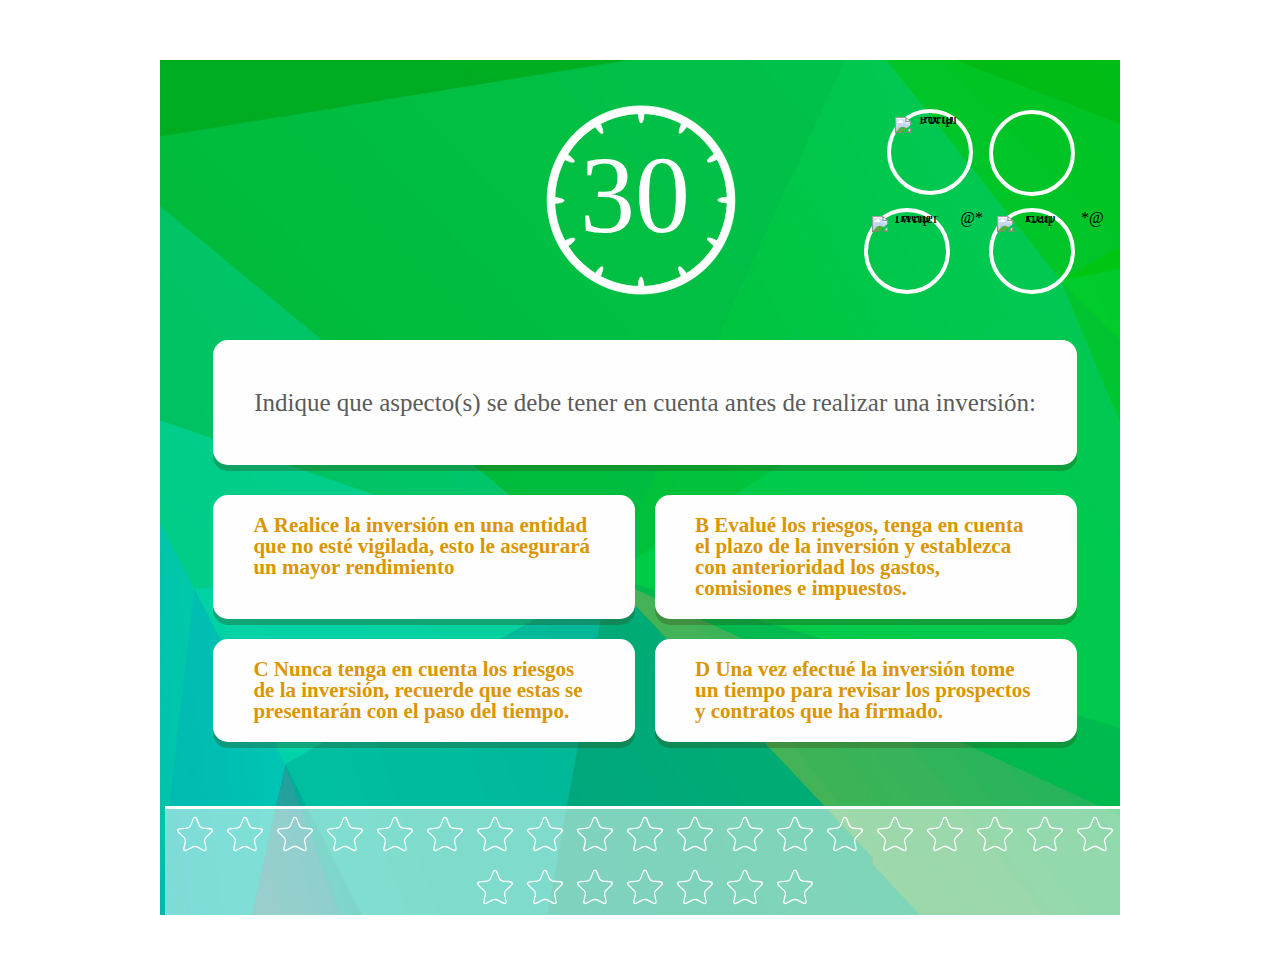
==== commit f28e9055: "Animacion agregada en las preguntas" ====
--- a/GameQuestionFinancial.html
+++ b/GameQuestionFinancial.html
@@ -49,43 +49,10 @@
                     <div class="question-box">
                         <div class="question"><span id="lblHeaderQuestion"></span></div>
                         <ul class="answers">
-                            <!-- @if (Model.ListAnswers.Any())
-                            {
-                                string idAnswerLabel = string.Empty;
-                                int countLabel = 1;
-                                foreach (var item in Model.ListAnswers)
-                                {
-                                    idAnswerLabel = string.Format("{0}{1}", "lblAnswer", countLabel);
-                                    countLabel++;
-                                    <li id="@idAnswerLabel" class="lblAnswerClass" data-id="@(item.IdAnswer)">
-                                        <a href="javascript:void(0)">
-                                            <span>
-                                                @item.LetterAnswer
-                                            </span>
-                                            @item.TexAnswer
-                                        </a>
-                                    </li>
-                                }
-                            } -->
                         </ul>
-                        <!-- <div id="loadingRequestAnswer" class="advice"><span>@ViewContext.HttpContext.GetGlobalResourceObject("App_GlobalResourcesGameFinancialStrategy", "LabelJuegoProcessAnswers").ToString()</span></div> -->
                         <div id="loadingRequestAnswer" class="advice"></div>
                     </div>
                     <div class="stars-footer">
-                    <!--    @for (int i = 0; i < sizeAnswersCorrect; i++)
-                        {
-                            <span>
-                                <img src="~/Content/images/game1/star-02.svg">
-                            </span>
-                        }
-                        @for (int i = 0; i < sizeAnswerIncorrect; i++)
-                        {
-                            <span>
-                                <img src="~/Content/images/game1/star-01.svg">
-                            </span>
-                        }
-                        <span class="level">@string.Format("{0} {1}", @ViewContext.HttpContext.GetGlobalResourceObject("App_GlobalResourcesGameFinancialStrategy", "LabelJuegoNivel").ToString(), sizeAnswersCorrect)</span>
-                        -->
                     </div> 
                 </div>
             </div>
@@ -154,10 +121,10 @@
                 onlyOne: true
             });
             $("#loadingRequestAnswer").hide();
-            $('#stage04').animate({
-                left: "-=100%",
-                opacity: "1"
-            }, 800);
+            // $('#stage04').animate({
+            //     left: "-=100%",
+            //     opacity: "1"
+            // }, 800);
             $("#btnHelpQuestion").click(function ()
             {
     
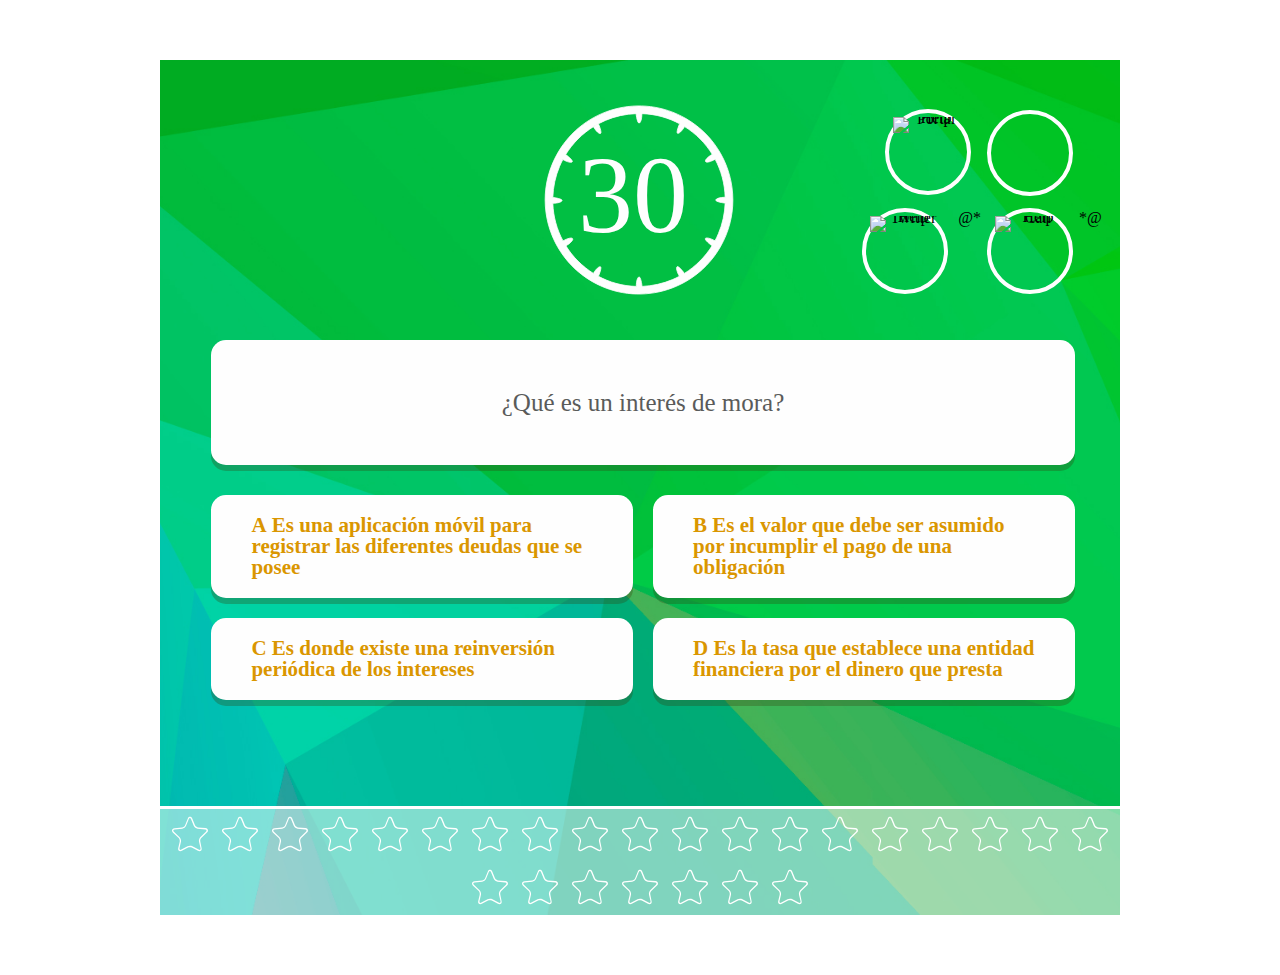
==== commit 745a1fcb: "Preguntas al azar y pantalla final" ====
--- a/GameQuestionFinancial.html
+++ b/GameQuestionFinancial.html
@@ -50,11 +50,45 @@
                         <div class="question"><span id="lblHeaderQuestion"></span></div>
                         <ul class="answers">
                         </ul>
-                        <div id="loadingRequestAnswer" class="advice"></div>
+                        <div id="loadingRequestAnswer" class="advice"><span>Estamos procesando tu respuesta</span></div>
                     </div>
-                    <div class="stars-footer">
-                    </div> 
+                    <!-- <div class="stars-footer">
+                    </div>  -->
                 </div>
+                <div id="stage05" class="startRight stage">
+                    <div class="circle-score">
+                        <span class="circle">
+                            <div class="copy-result">
+                                <h6>¡Buen trabajo!</h6>
+                            </div>
+                            <div class="score">
+                                <img src="images/podium.svg" class="icon-podium">
+                                <p>
+                                    Tu puntaje
+                                    <span>
+                                    </span>
+                                </p>
+                            </div>
+                            <div class="options-footer">
+                                <div class="home-game">
+                                    <a href="" id="homeBtn">
+                                        <img src="images/home.svg">
+                                        <span>Inicio</span>
+                                    </a>
+                                </div>
+                                <div class="try-again">
+                                    <a href="" id="retryBtn">
+                                        <img src="images/try.svg">
+                                        <span>Volver a jugar</span>
+                                    </a>
+                                </div>
+                            </div>
+                        </span>
+                    </div>
+                </div>
+
+                <div class="stars-footer">
+                </div> 
             </div>
         </div>
     </div>
--- a/css/game1.css
+++ b/css/game1.css
@@ -3824,6 +3824,8 @@
     position: absolute;
     width: 100%;
     bottom: -45px;
+    bottom: 0;
+    text-align: center;
 }
 
 @media (max-width: 768px) {
@@ -4182,6 +4184,7 @@
         }
 
 .advice {
+    margin: 18px auto;
     background: #fff;
     display: inline-block;
     text-align: center;
@@ -4206,7 +4209,7 @@
 
 .advice span:before {
     content: '';
-    background: url(../images/game1/alert.svg);
+    background: url(../images/alert.svg);
     width: 40px;
     background-size: 100%;
     height: 40px;
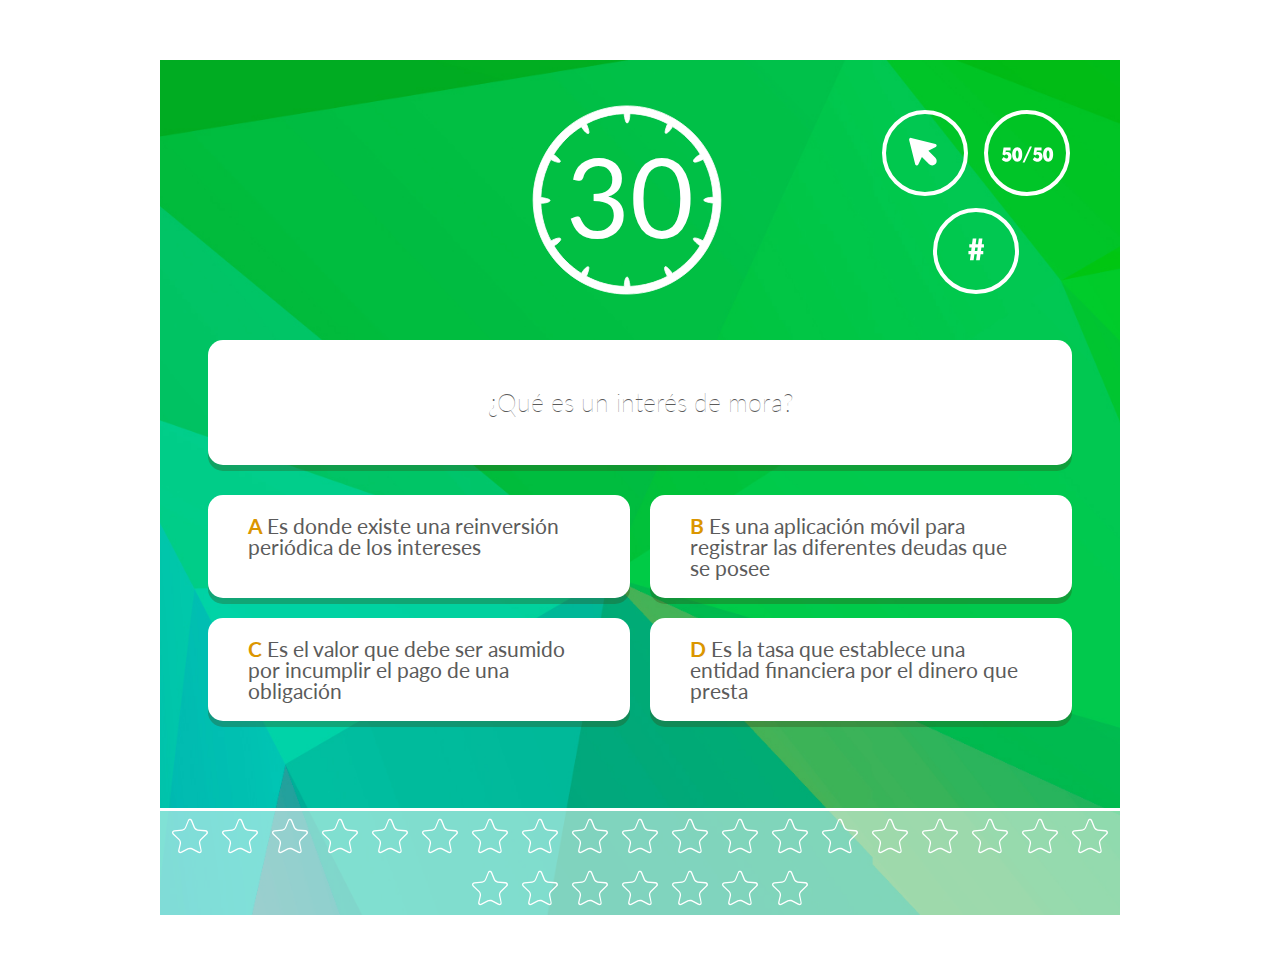
==== commit c9b0fd8c: "respuestas al azar" ====
--- a/GameQuestionFinancial.html
+++ b/GameQuestionFinancial.html
@@ -7,10 +7,12 @@
     <title>Game Question</title>
     <link rel="stylesheet" href="css/main.css">
     <link rel="stylesheet" href="css/game1.css">
+    <link rel="stylesheet" href="css/game2.css">
     <link rel="stylesheet" href="css/plugin.css">
     <!-- <link rel="stylesheet" href="css/game2.css"> -->
     <link rel="stylesheet" href="css/animate.css">
     <link rel="stylesheet" href="css/normalize.css">
+    <link href="https://fonts.googleapis.com/css?family=Lato:400,700" rel="stylesheet" type="text/css">
 </head>
 <body>
     <div class="game-wrap">
@@ -29,21 +31,17 @@
                                 </a>
                             </div>
                             <span id="spanImageHelpPortal" class="box-tool">
-                                <img id="imgHelpPortal" alt="Help Portal" src="~/Content/images/game1/arrow02.svg" title="">
+                                <img id="imgHelpPortal" alt="Help Portal" src="images/arrow02.svg" title="">
                                 <div id="divHelpPortal" class="disable-tool"></div>
                             </span>
                             <span id="spanImageFiftenHelp" class="box-tool">
-                                <img id="btnHelpQuestion" data-id="@(Model.IdQuestion)" src="~/Content/images/game1/50-50-02.svg" title="">
+                                <img id="btnHelpQuestion" data-id="@(Model.IdQuestion)" src="images/50-50-02.svg" title="">
                                 <div id="divHelpQuestion" class="disable-tool"></div>
                             </span>
                             <span id="spanImageHelpTwitter" class="box-tool">
-                                <img id="imgHelpTwitter" alt="Help Twitter" src="~/Content/images/game1/number-02.svg" title="" >
+                                <img id="imgHelpTwitter" alt="Help Twitter" src="images/number-02.svg" title="" >
                                 <div id="divHelpTwitter" class="disable-tool"></div>
                             </span>
-                            @*<span id="spanImageHelpCall" class="box-tool">
-                                <img id="imgHelpCall" alt="Help Call" src="~/Content/images/game1/phone-02.svg" title="Bogotá 417 3535 o a nivel nacional al 01 900 331 3777" class="tooltip">
-                                <div id="divHelpCall" class="disable-tool"></div>
-                            </span>*@
                         </div>
                     </div>
                     <div class="question-box">
@@ -77,7 +75,7 @@
                                     </a>
                                 </div>
                                 <div class="try-again">
-                                    <a href="" id="retryBtn">
+                                    <a href="index.html" id="retryBtn">
                                         <img src="images/try.svg">
                                         <span>Volver a jugar</span>
                                     </a>
@@ -159,13 +157,13 @@
             //     left: "-=100%",
             //     opacity: "1"
             // }, 800);
-            $("#btnHelpQuestion").click(function ()
-            {
-    
-                var getIdQuestion = $(this).data("id");
-                GetHelpFiftyPercent(getIdQuestion);
-    
-            });
+            // $("#btnHelpQuestion").click(function ()
+            // {
+    
+            //     var getIdQuestion = $(this).data("id");
+            //     GetHelpFiftyPercent(getIdQuestion);
+    
+            // });
     
             // $("#imgHelpPortal").click(function ()
             // {
--- a/css/game1.css
+++ b/css/game1.css
@@ -4387,6 +4387,10 @@
     }
 }
 
+#noCount {
+    display: none;
+}
+
 /* FONTS */
 /* COLORS */
 /* SIZES RESPONSIVE */
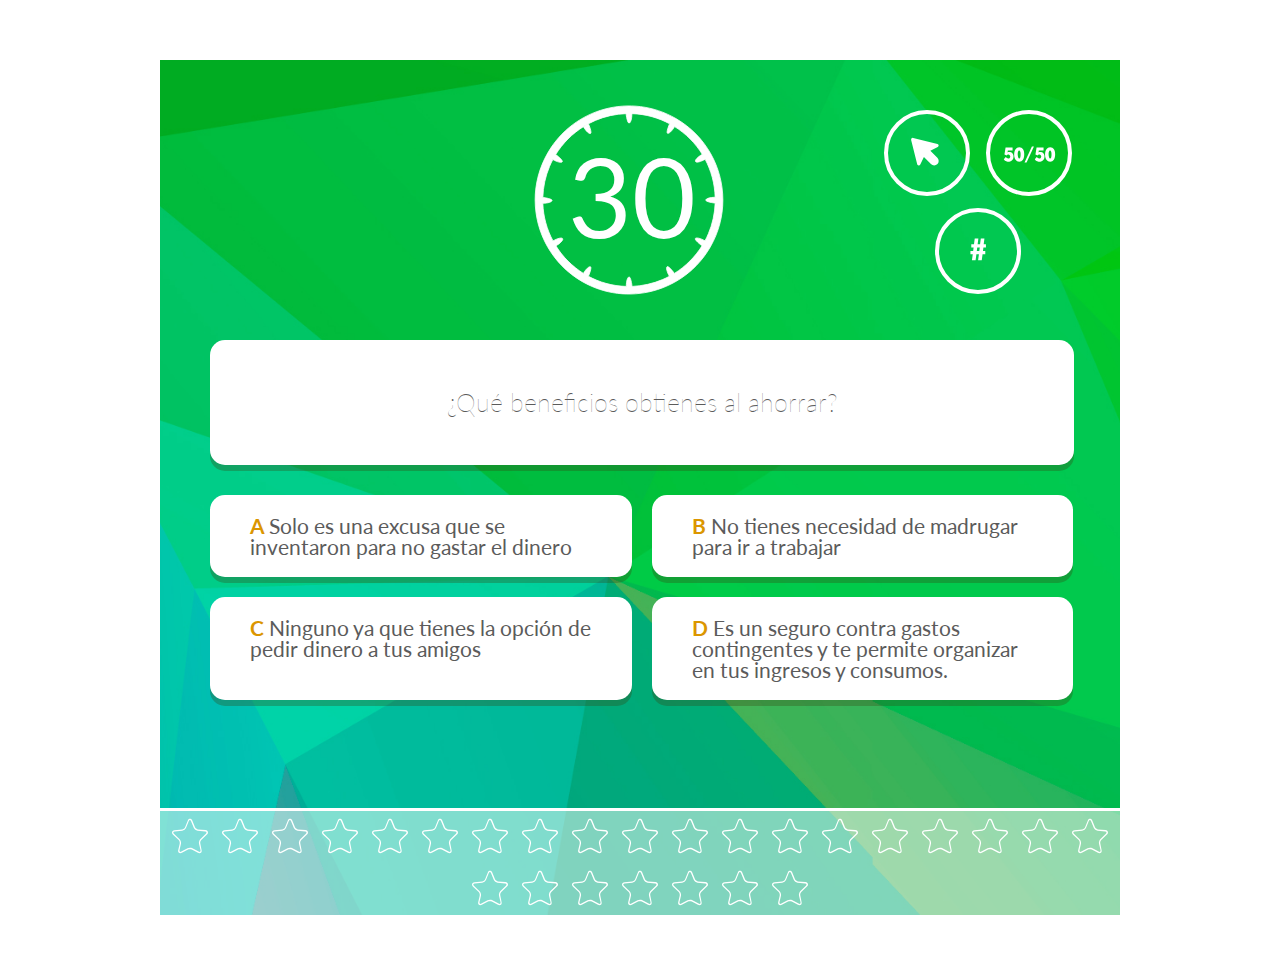
==== commit d4e551f5: "Todas las preguntas" ====
--- a/GameQuestionFinancial.html
+++ b/GameQuestionFinancial.html
@@ -35,7 +35,7 @@
                                 <div id="divHelpPortal" class="disable-tool"></div>
                             </span>
                             <span id="spanImageFiftenHelp" class="box-tool">
-                                <img id="btnHelpQuestion" data-id="@(Model.IdQuestion)" src="images/50-50-02.svg" title="">
+                                <img id="btnHelpQuestion" data-id="" src="images/50-50-02.svg" title="">
                                 <div id="divHelpQuestion" class="disable-tool"></div>
                             </span>
                             <span id="spanImageHelpTwitter" class="box-tool">
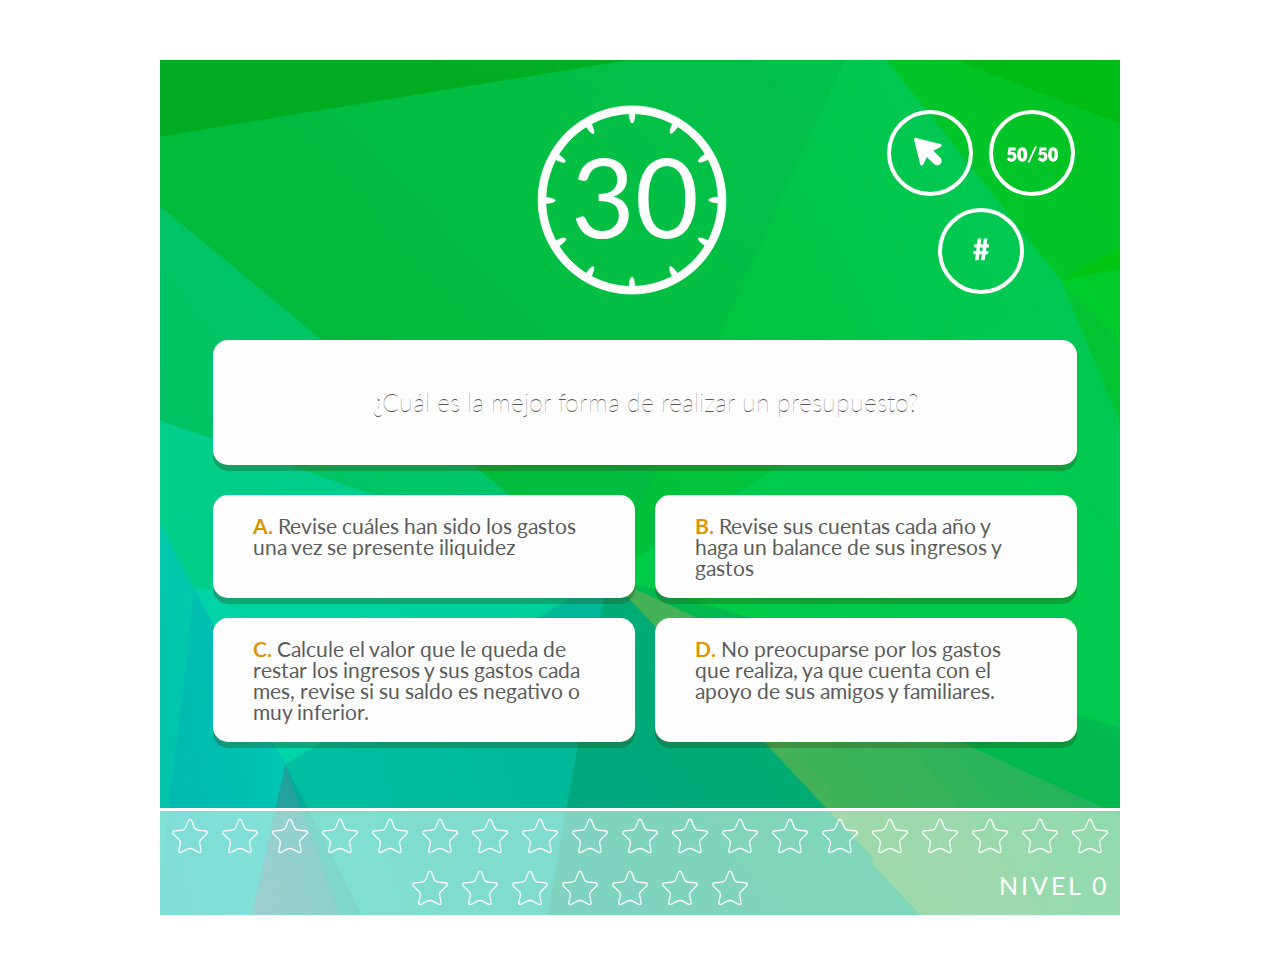
==== commit 0ecc8627: "Level counter and full game" ====
--- a/GameQuestionFinancial.html
+++ b/GameQuestionFinancial.html
@@ -46,8 +46,7 @@
                     </div>
                     <div class="question-box">
                         <div class="question"><span id="lblHeaderQuestion"></span></div>
-                        <ul class="answers">
-                        </ul>
+                        <ul class="answers"></ul>   
                         <div id="loadingRequestAnswer" class="advice"><span>Estamos procesando tu respuesta</span></div>
                     </div>
                     <!-- <div class="stars-footer">
@@ -157,44 +156,48 @@
             //     left: "-=100%",
             //     opacity: "1"
             // }, 800);
-            // $("#btnHelpQuestion").click(function ()
-            // {
-    
-            //     var getIdQuestion = $(this).data("id");
-            //     GetHelpFiftyPercent(getIdQuestion);
-    
-            // });
-    
-            // $("#imgHelpPortal").click(function ()
-            // {
-    
-            //     var isCheckedHelpPortal = '@(IsCheckedHelpPortal)'
-            //     if (isCheckedHelpPortal == 'False')
-            //     {
-            //         $('#divHelpPortal').addClass('disable-tool active');
-            //         GetHelpQuestion(typeHelp.PORTAL.valueOf());
-            //     }
-            // });
-    
-            // $("#imgHelpTwitter").click(function ()
-            // {
-    
-            //     var isCheckedHelpTwitter = '@(IsCheckedHelpTwitter)'
-            //     if (isCheckedHelpTwitter == 'False')
-            //     {
-            //         $('#divHelpTwitter').addClass('disable-tool active');
-            //         GetHelpQuestion(typeHelp.TWITTER.valueOf());
-            //     }
-    
-            // });
+    
+            $("#imgHelpPortal").click(function ()
+            {
+                console.log("Portal")
+                window.open('https://web.icetex.gov.co/', '_blank');
+                // $("#imgHelpPortal").attr('disabled', true);
+                // $("#imgHelpPortal").unbind('click');
+                // $("#imgHelpPortal").attr('disabled', 'disabled');
+                $('#divHelpPortal').addClass('disable-tool active');
+                // var isCheckedHelpPortal = '@(IsCheckedHelpPortal)'
+                // if (isCheckedHelpPortal == 'False')
+                // {
+                //     $('#divHelpPortal').addClass('disable-tool active');
+                //     GetHelpQuestion(typeHelp.PORTAL.valueOf());
+                // }
+            });
+    
+            $("#imgHelpTwitter").click(function ()
+            {
+                console.log("Twitter")
+                window.open('https://twitter.com/ICETEX', '_blank');
+                // $("#imgHelpTwitter").attr('disabled', true);
+                // $("#imgHelpTwitter").unbind('click');
+                // $("#imgHelpTwitter").attr('disabled', 'disabled');
+                $('#divHelpTwitter').addClass('disable-tool active');
+                // var isCheckedHelpTwitter = '@(IsCheckedHelpTwitter)'
+                // if (isCheckedHelpTwitter == 'False')
+                // {
+                //     $('#divHelpTwitter').addClass('disable-tool active');
+                //     GetHelpQuestion(typeHelp.TWITTER.valueOf());
+                // }
+    
+            });
     
             // $("#imgHelpCall").click(function ()
             // {
-            //     $('#divHelpCall').addClass('disable-tool active');
-            //     var isCheckedHelpCall = '@(IsCheckedHelpCall)'
-            //     if (isCheckedHelpCall == 'False') {
-            //         GetHelpQuestion(typeHelp.CALL.valueOf());
-            //     }
+                
+            //     // $('#divHelpCall').addClass('disable-tool active');
+            //     // var isCheckedHelpCall = '@(IsCheckedHelpCall)'
+            //     // if (isCheckedHelpCall == 'False') {
+            //     //     GetHelpQuestion(typeHelp.CALL.valueOf());
+            //     // }
     
             // });
     
@@ -216,208 +219,6 @@
     
             // });
         });
-
-        // function listQuestion() {
-
-            
-        //     $.ajax({
-        //         url: "js/data.json",
-        //         dataType: "json",
-        //         method: "POST",
-        //         success: function (data) {
-        //             alert(data);
-        //             // var datos = JSON.parse(data);
-        //             let html = '';
-        //             let title = '<div class="question"><span id="lblHeaderQuestion">'+data[i].question+'</span></div>';
-
-        //             $.each(data, function(i)  {
-        //                 html += '<li id="idAnswerLabel" class="lblAnswerClass"">'+
-        //                     '<a href="javascript:void(0)">'+
-        //                             '<span id="letterAns">'+data[i].answers.letter+'</span>'+
-        //                             '<span id="TextAns">'+data[i].answers.option+'</span>'+
-        //                     '</a>'+
-        //                 '</li>'
-        //             });
-        //             $(".question-box").append(title);
-        //             $(".question-box").append(html);
-        //         }
-        //     })
-        // }
-
-        // timer = setTimeout('temporizador()', 1000);
-        // function temporizador() {
-        //     $(document).ready(function () {
-        //         if (timerValue != 0 && !selectedAnswer) {
-        //             timerValue--;
-        //             if (timerValue > 9) {
-        //                 $("#lblTimer").text(timerValue);
-        //             }
-        //             else {
-        //                 $("#lblTimer").text("0" + timerValue);
-        //             }
-        //             timer = setTimeout("temporizador()", 1000);
-        //         }
-        //         else {
-        //             if (timerValue == 0) {
-        //                 NextQuestion();
-        //                 let question;
-        //                 CurrentQuiz(question+1)
-        //             }
-        //         }
-        //     });
-        // }
-        // function validateAnswer(idAnswer, idElement)
-        // {
-        //     $.ajax({
-        //         url: "@Url.Action("GetValidateQuestionAnswer", "QuestionFinancialLiteracy")",
-        //         data: { idAnswerValue: idAnswer },
-        //         dataType: "json",
-        //         type: "POST",
-        //         error: function (data)
-        //         {
-        //             console.log("error");
-        //             console.log(data);
-        //             alert("Error peticion");
-        //         },
-        //         success: function (data)
-        //         {
-        //             console.log(data);
-        //             if (data == "True") {
-        //                 $('#' + idElement).addClass('correct');
-        //             }
-        //             else {
-        //                 $('#' + idElement).addClass('wrong');
-        //             }
-        //             setTimeout(function () {
-        //                 NextQuestion();
-    
-        //             }, 2500)
-        //         }
-        //     });
-        // }
-        // function GetHelpFiftyPercent(idQuestion) {
-        //     var isChecked = '@(IsCheckedHelpFiftyPercent)'
-        //     console.log(isChecked);
-        //     if (isChecked == 'False')
-        //     {
-        //         $('#divHelpQuestion').addClass('disable-tool active');
-        //         selectedAnswer = true;
-        //         $.ajax({
-        //             url: "@Url.Action("GetHelpFiftyPercent", "QuestionFinancialLiteracy")",
-        //             data: { idQuestionValue: idQuestion },
-        //             dataType: "json",
-        //             type: "POST",
-        //             error: function () {
-        //                 alert("Error peticion");
-        //             },
-        //             success: function (data)
-        //             {
-        //                 //alert(data);
-        //                 isChecked = 'True';
-        //                 console.log(data);
-        //                 $(".lblAnswerClass").hide();
-        //                 $.each(JSON.parse(data), function (idx, obj)
-        //                 {
-        //                     var getIdAnswerResponse = obj.IDRespuesta;
-        //                     //alert(getIdAnswerResponse);
-        //                     $(".lblAnswerClass").each(function () {
-        //                         var getIdAnswer = $(this).attr("data-id");
-        //                         var idLabelAnswer = $(this).attr("id");
-        //                         if (getIdAnswer == getIdAnswerResponse) {
-        //                             $("#" + idLabelAnswer).show();
-        //                         }
-        //                     });
-        //                     //alert(obj.IDRespuesta);
-        //                 });
-    
-        //                 //for (var i = 0; i < data.length; i++)
-        //                 //{
-        //                 //    var getIdAnswerResponse = data[i];
-        //                 //    //alert(getIdAnswerResponse);
-        //                 //    $(".lblAnswerClass").each(function () {
-        //                 //        var getIdAnswer = $(this).attr("data-id");
-        //                 //        var idLabelAnswer = $(this).attr("id");
-        //                 //        if (getIdAnswer == getIdAnswerResponse) {
-        //                 //            $("#" + idLabelAnswer).show();
-        //                 //        }
-        //                 //    });
-        //                 //}
-        //                 selectedAnswer = false;
-        //                 //temporizador();
-        //                 $("#btnHelpQuestion").attr('disabled', 'disabled');
-        //             }
-        //         });
-        //     }
-        // }
-        // function GetHelpQuestion(typeHelpValue) {
-        //     selectedAnswer = true;
-        //     $.ajax({
-        //         url: "@Url.Action("GetHelpQuestion", "QuestionFinancialLiteracy")",
-        //         data: { typeHelp: typeHelpValue },
-        //         dataType: "json",
-        //         type: "POST",
-        //         error: function () {
-        //             alert("Error peticion");
-        //         },
-        //         success: function (data) {
-        //             if (data == "True")
-        //             {
-        //                 selectedAnswer = false;
-        //                 //temporizador();
-        //                 switch (typeHelpValue) {
-        //                     case typeHelp.PORTAL:
-        //                         document.getElementById("lnkHelpPortal").click();
-        //                         $("#imgHelpPortal").attr('disabled', true);
-        //                         $("#imgHelpPortal").unbind('click');
-        //                         $("#imgHelpPortal").attr('disabled', 'disabled');
-        //                         break;
-        //                     case typeHelp.TWITTER:
-        //                         document.getElementById("lnkHelpTwitter").click();
-        //                         $("#imgHelpTwitter").attr('disabled', true);
-        //                         $("#imgHelpTwitter").unbind('click');
-        //                         $("#imgHelpTwitter").attr('disabled', 'disabled');
-        //                         break;
-        //                     case typeHelp.CALL:
-        //                         $("#imgHelpCall").attr('disabled', true);
-        //                         $("#imgHelpCall").unbind('click');
-        //                         $("#imgHelpCall").attr('disabled', 'disabled');
-        //                         break;
-        //                     default:
-        //                         break;
-        //                 }
-        //             }
-        //         }
-        //     });
-        // }
-        // function verifyImageStyleHelp()
-        // {
-        //     var isCheckedHelpPortal = '@(IsCheckedHelpPortal)'
-        //     var isCheckedFiftyPercent = '@(IsCheckedHelpFiftyPercent)'
-        //     var isCheckedHelpTwitter = '@(IsCheckedHelpTwitter)'
-        //     var isCheckedHelpCall = '@(IsCheckedHelpCall)'
-        //     console.log("Test colores");
-        //     console.log(isCheckedFiftyPercent);
-        //     if (isCheckedHelpPortal == 'True')
-        //     {
-        //         $('#divHelpPortal').addClass('disable-tool active');
-        //     }
-        //     if (isCheckedFiftyPercent == 'True')
-        //     {
-        //         $('#divHelpQuestion').addClass('disable-tool active');
-        //     }
-        //     if (isCheckedHelpTwitter == 'True')
-        //     {
-        //         $('#divHelpTwitter').addClass('disable-tool active');
-        //     }
-        //     if (isCheckedHelpCall == 'True')
-        //     {
-        //         $('#divHelpCall').addClass('disable-tool active');
-        //     }
-    
-        // }
-        // function NextQuestion() {
-        //     location.reload();
-        // }
     </script>
 </body>
 </html>
--- a/css/game1.css
+++ b/css/game1.css
@@ -4198,6 +4198,10 @@
     box-shadow: 0px 6px 0px 0px rgba(56, 63, 12, 0.3);
     width: 90%;
     line-height: 60px;
+    position: absolute;
+    left: 0;
+    right: 0;
+    z-index: 1;
 }
 
 @media (max-width: 568px) {
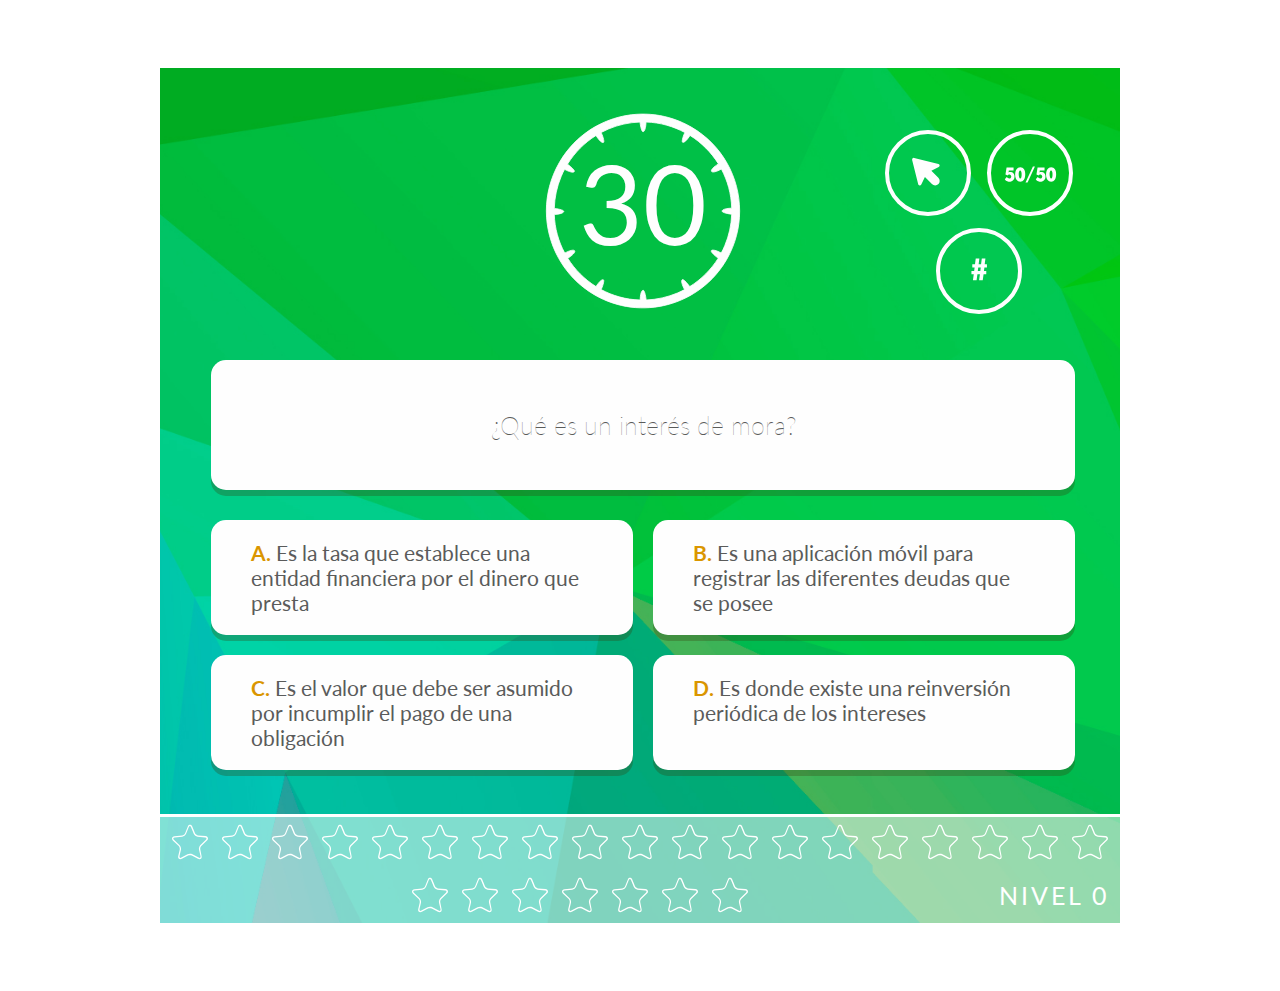
==== commit 530d8a07: "depurado" ====
--- a/GameQuestionFinancial.html
+++ b/GameQuestionFinancial.html
@@ -5,16 +5,16 @@
     <meta http-equiv="X-UA-Compatible" content="IE=edge">
     <meta name="viewport" content="width=device-width, initial-scale=1.0">
     <title>Game Question</title>
-    <link rel="stylesheet" href="css/main.css">
+    <!-- <link rel="stylesheet" href="css/main.css"> -->
     <link rel="stylesheet" href="css/game1.css">
-    <link rel="stylesheet" href="css/game2.css">
-    <link rel="stylesheet" href="css/plugin.css">
+    <!-- <link rel="stylesheet" href="css/game2.css"> -->
+    <!-- <link rel="stylesheet" href="css/plugin.css"> -->
     <!-- <link rel="stylesheet" href="css/game2.css"> -->
     <link rel="stylesheet" href="css/animate.css">
-    <link rel="stylesheet" href="css/normalize.css">
+    <!-- <link rel="stylesheet" href="css/normalize.css"> -->
     <link href="https://fonts.googleapis.com/css?family=Lato:400,700" rel="stylesheet" type="text/css">
 </head>
-<body>
+<body class="game">
     <div class="game-wrap">
         <div class="container">
             <div class="game-wrapper-financiero">
@@ -96,7 +96,7 @@
     <script src="js/bx-slider.js"></script>
     <script src="js/jquery.tooltipster.min.js"></script>
     <script src="js/a.js"></script>
-    <script src="js/main.js"></script>
+    <!-- <script src="js/main.js"></script> -->
     <script src="js/GameFinancial.js"></script>
     <script type="text/javascript">
 
--- a/css/game1.css
+++ b/css/game1.css
@@ -8,6 +8,22 @@
     src: url("../fonts/chunkfive_ex-webfont.eot?#iefix") format("embedded-opentype"), url("../fonts/chunkfive_ex-webfont.woff2") format("woff2"), url("../fonts/chunkfive_ex-webfont.woff") format("woff"), url("../fonts/chunkfive_ex-webfont.ttf") format("truetype"), url("../fonts/chunkfive_ex-webfont.svg#chunkfive_exregular") format("svg");
     font-weight: normal;
     font-style: normal;
+}
+
+body.game {
+    font-family: "Lato", sans-serif;
+    color: #5B5B5B;
+}
+
+.game ul {
+    list-style-type: none;
+    margin: 0;
+    padding: 0;
+  }
+  
+.game a {
+    text-decoration: none;
+    color: #5B5B5B;
 }
 
 .game-wrap .container {
@@ -3836,7 +3852,8 @@
 
 @media (max-width: 568px) {
     .stars-footer {
-        bottom: -366px;
+        /* bottom: -366px; */
+        bottom: 0;
     }
 }
 
@@ -3894,13 +3911,15 @@
     font-size: 110px;
     color: #fff;
     background: url(../images/timer.svg) no-repeat;
-    padding: 40px 50px 50px 50px;
+    /* padding: 40px 50px 50px 50px; */
+    padding: 40px 40px 40px 40px;
     display: inline-block;
 }
 
     .timer span {
         position: relative;
-        right: 10px;
+        /* right: 10px; */
+        top: -12px;
     }
 
 @media (max-width: 991px) {
@@ -4293,6 +4312,7 @@
     letter-spacing: 6px;
     font-weight: lighter;
     margin-bottom: 0;
+    margin-top: 0;
 }
 
 @media (max-width: 768px) {
@@ -4313,7 +4333,8 @@
 
 .circle-score .score {
     font-size: 25px;
-    margin-bottom: 170px;
+    /* margin-bottom: 170px; */
+    margin-bottom: 142px;
 }
 
 @media (max-width: 768px) {
@@ -4377,7 +4398,8 @@
     display: inline-block;
     border-radius: 50%;
     padding: 66px 150px;
-    margin-top: 39px;
+    /* margin-top: 39px; */
+    margin-top: 16px;
     box-shadow: 0px 6px 0px 0px rgba(56, 63, 12, 0.3);
 }
 
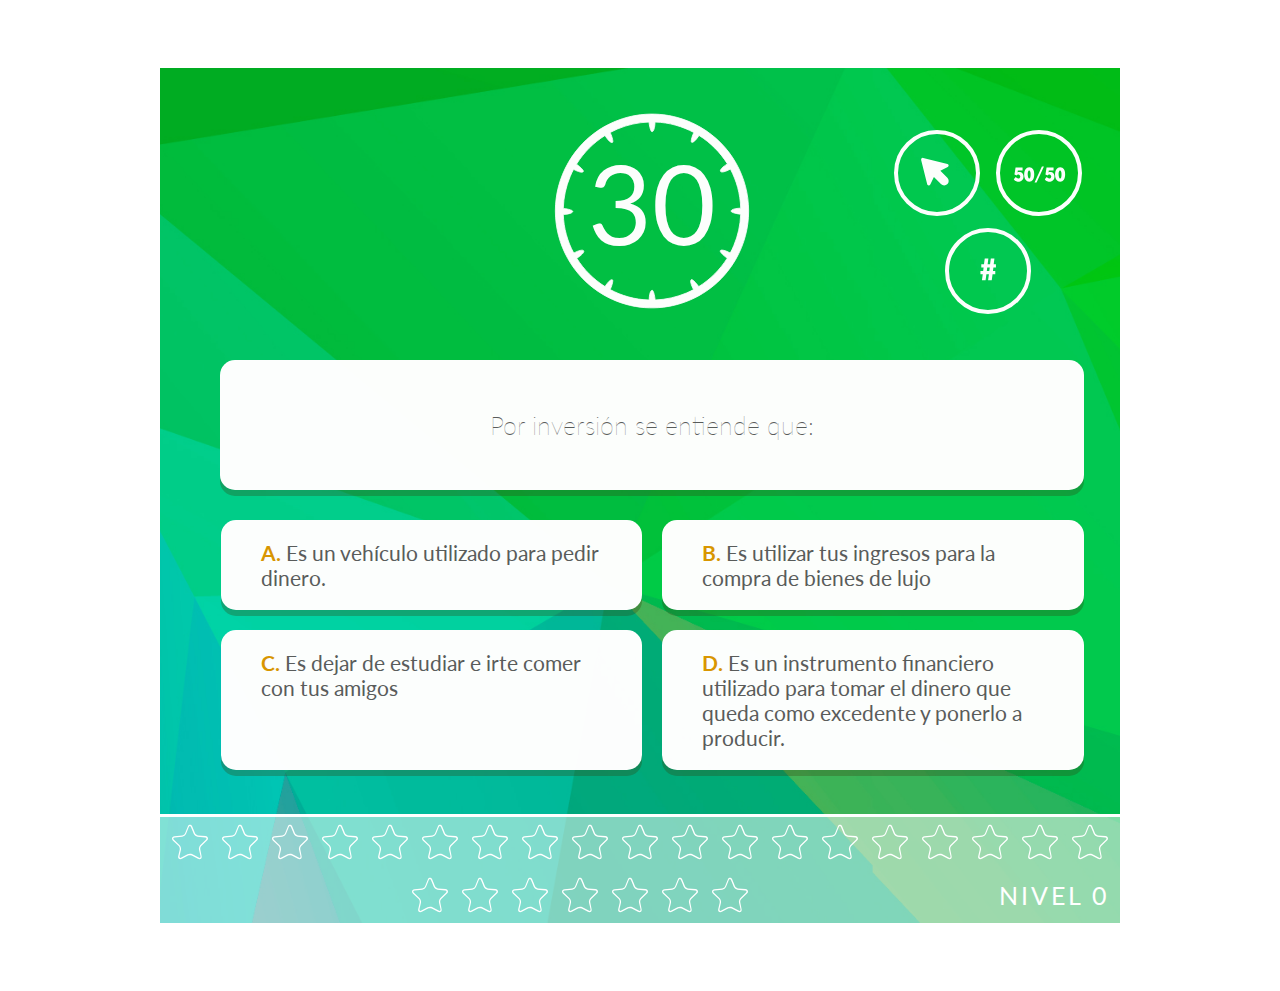
==== commit 1ee655ba: "debug" ====
--- a/GameQuestionFinancial.html
+++ b/GameQuestionFinancial.html
@@ -90,60 +90,11 @@
         </div>
     </div>
     <script src="js/jquery-1.8.3.min.js"></script>
-    <script src="js/TweenLite.min.js"></script>
-    <script src="js/CSSPlugin.min.js"></script>
-    <script src="js/royal-slider-min.js"></script>
-    <script src="js/bx-slider.js"></script>
     <script src="js/jquery.tooltipster.min.js"></script>
-    <script src="js/a.js"></script>
-    <!-- <script src="js/main.js"></script> -->
     <script src="js/GameFinancial.js"></script>
     <script type="text/javascript">
 
-        // var timerValue = 30;
-        // var selectedAnswer = false;
-        // var typeHelp = {
-        //     PORTAL: 1,
-        //     TWITTER: 2,
-        //     CALL: 3
-        // };
-        // var requestQuestion = false;
         $(document).ready(function () {
-
-            // fetch("js/data.js")
-            //     .then(json => alert(json));
-
-            // listQuestion();
-
-            // $.ajax({
-            //     url: "./js/data.js",
-            //     dataType: "json",
-            //     type: "POST",
-            //     error: function (data)
-            //     {
-            //     console.log("error");
-            //     console.log(data);
-            //     alert("Error peticion");
-            //     },
-            //     success: function (datos) {
-            //         console.log(datos);
-            //         // var datos = JSON.parse(data);
-            //         let html = '';
-            //         let title = '<div class="question"><span id="lblHeaderQuestion">'+data[i].question+'</span></div>';
-
-            //         var data = JSON.parse(datos);
-            //         $.each(data, function(i)  {
-            //             html += '<li id="idAnswerLabel" class="lblAnswerClass"">'+
-            //                 '<a href="javascript:void(0)">'+
-            //                         '<span id="letterAns">'+data[i].answers.letter+'</span>'+
-            //                         '<span id="TextAns">'+data[i].answers.option+'</span>'+
-            //                 '</a>'+
-            //             '</li>'
-            //         });
-            //         $(".question-box").append(title);
-            //         $(".question-box").append(html);
-            //     }
-            // })
     
             $('.tooltip').tooltipster({
                 trigger: 'click',
@@ -152,72 +103,20 @@
                 onlyOne: true
             });
             $("#loadingRequestAnswer").hide();
-            // $('#stage04').animate({
-            //     left: "-=100%",
-            //     opacity: "1"
-            // }, 800);
     
             $("#imgHelpPortal").click(function ()
             {
                 console.log("Portal")
                 window.open('https://web.icetex.gov.co/', '_blank');
-                // $("#imgHelpPortal").attr('disabled', true);
-                // $("#imgHelpPortal").unbind('click');
-                // $("#imgHelpPortal").attr('disabled', 'disabled');
-                $('#divHelpPortal').addClass('disable-tool active');
-                // var isCheckedHelpPortal = '@(IsCheckedHelpPortal)'
-                // if (isCheckedHelpPortal == 'False')
-                // {
-                //     $('#divHelpPortal').addClass('disable-tool active');
-                //     GetHelpQuestion(typeHelp.PORTAL.valueOf());
-                // }
             });
     
             $("#imgHelpTwitter").click(function ()
             {
                 console.log("Twitter")
                 window.open('https://twitter.com/ICETEX', '_blank');
-                // $("#imgHelpTwitter").attr('disabled', true);
-                // $("#imgHelpTwitter").unbind('click');
-                // $("#imgHelpTwitter").attr('disabled', 'disabled');
-                $('#divHelpTwitter').addClass('disable-tool active');
-                // var isCheckedHelpTwitter = '@(IsCheckedHelpTwitter)'
-                // if (isCheckedHelpTwitter == 'False')
-                // {
-                //     $('#divHelpTwitter').addClass('disable-tool active');
-                //     GetHelpQuestion(typeHelp.TWITTER.valueOf());
-                // }
     
             });
     
-            // $("#imgHelpCall").click(function ()
-            // {
-                
-            //     // $('#divHelpCall').addClass('disable-tool active');
-            //     // var isCheckedHelpCall = '@(IsCheckedHelpCall)'
-            //     // if (isCheckedHelpCall == 'False') {
-            //     //     GetHelpQuestion(typeHelp.CALL.valueOf());
-            //     // }
-    
-            // });
-    
-            // $(".lblAnswerClass").click(function ()
-            // {
-            //     if (!requestQuestion) {
-    
-            //         requestQuestion = true;
-            //         $("#loadingRequestAnswer").show();
-            //         var getIdAnswer = $(this).data("id");
-            //         var getIdElement = $(this).attr('id');
-            //         $('#' + getIdElement).addClass('select');
-            //         selectedAnswer = true;
-            //         setTimeout(function () {
-            //             validateAnswer(getIdAnswer, getIdElement);
-    
-            //         }, 2500)
-            //     }
-    
-            // });
         });
     </script>
 </body>
--- a/css/game1.css
+++ b/css/game1.css
@@ -3668,7 +3668,7 @@
     margin: 0;
 }
 
-span.instructions {
+.instructions {
     background: #fff;
     display: inline-block;
     width: 60%;
@@ -3679,7 +3679,7 @@
 }
 
 @media (max-width: 991px) {
-    span.instructions {
+    .instructions {
         width: 80%;
     }
 }
@@ -3696,11 +3696,11 @@
     }
 }
 
-span.instructions ul {
+.instructions ul {
     text-align: left;
 }
 
-    span.instructions ul li {
+    .instructions ul li {
         padding-left: 1em;
         text-indent: -.7em;
         line-height: 28px;
@@ -3708,13 +3708,13 @@
     }
 
 @media (max-width: 568px) {
-    span.instructions ul li {
+    .instructions ul li {
         font-size: 14px;
         padding-left: 0.5em;
     }
 }
 
-span.instructions ul li:before {
+.instructions ul li:before {
     content: "• ";
     color: #DEDC1C;
 }
@@ -3756,7 +3756,7 @@
     }
 }
 
-span.instructions a p {
+.instructions a p {
     margin: 0;
 }
 
@@ -3766,12 +3766,12 @@
     }
 }
 
-span.instructions a img {
+.instructions a img {
     width: 50px;
 }
 
 @media (max-width: 568px) {
-    span.instructions a img {
+    .instructions a img {
         width: 35px;
     }
 }
